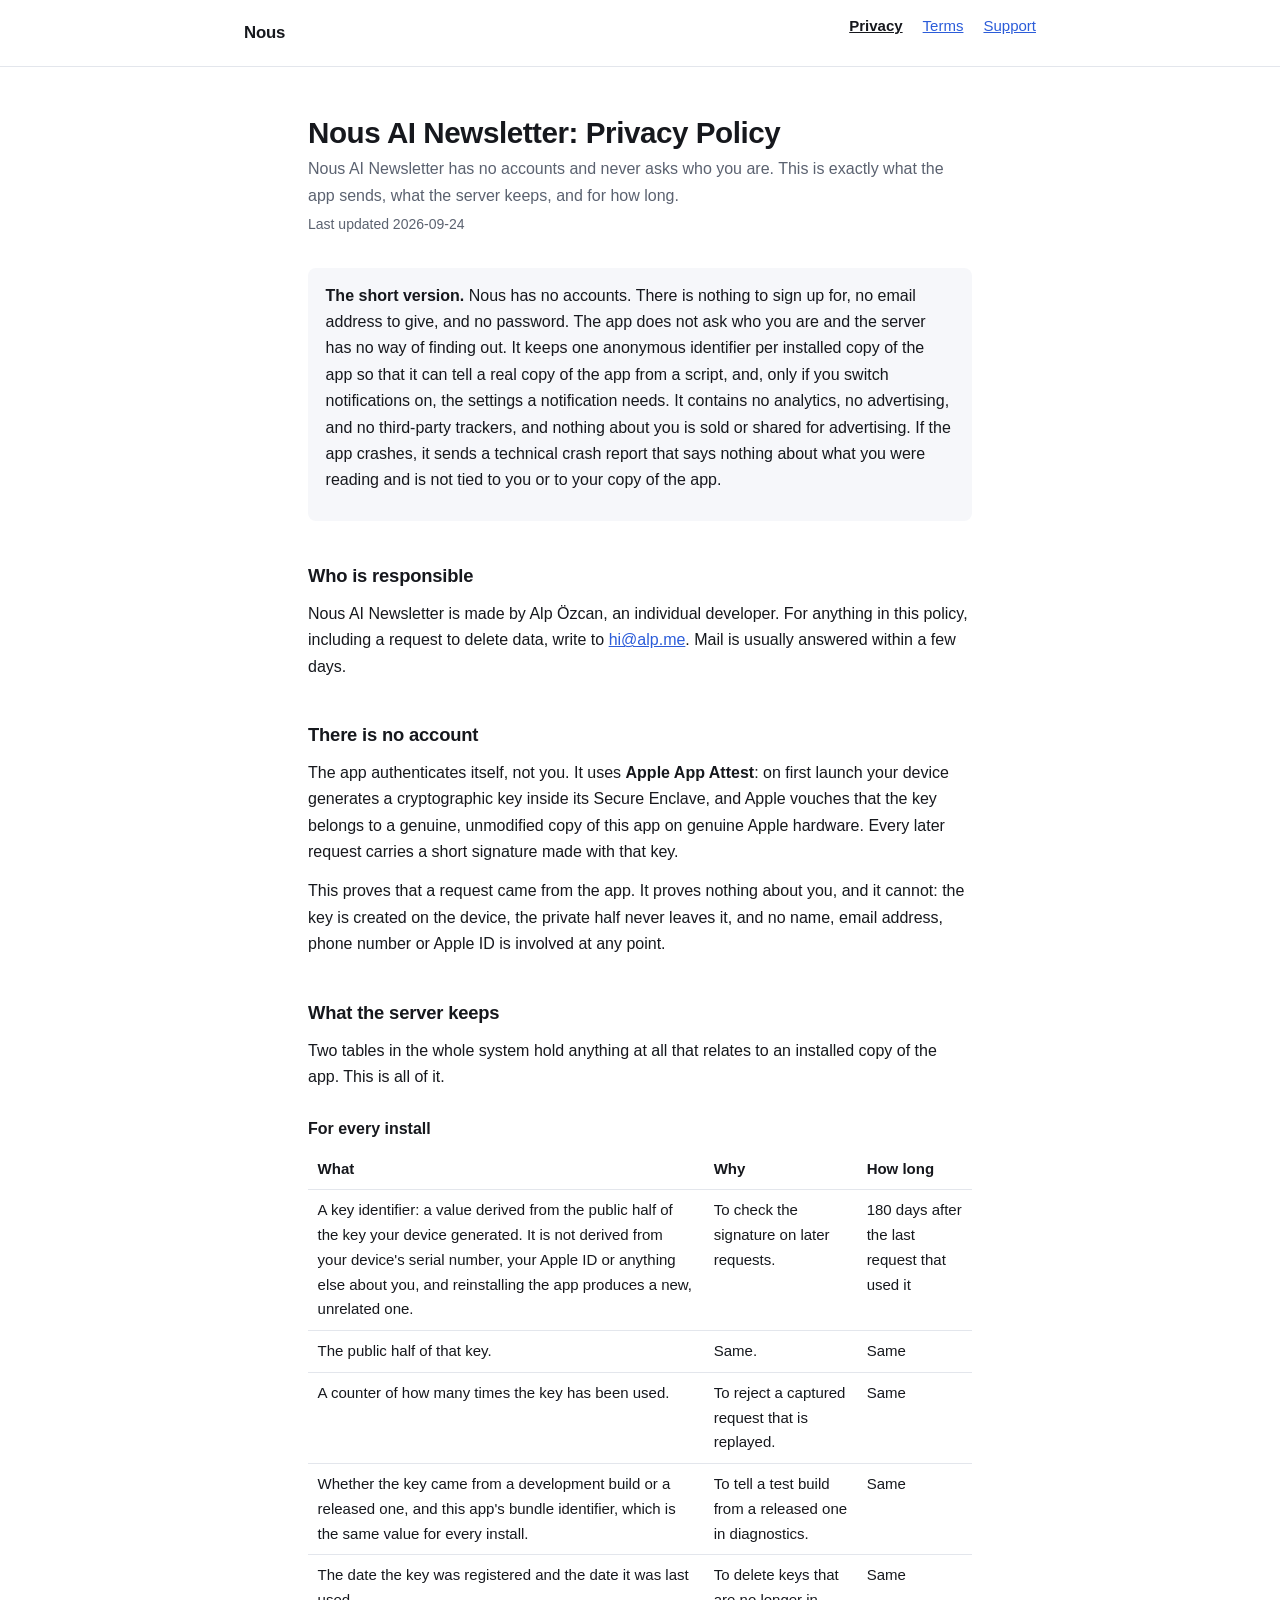
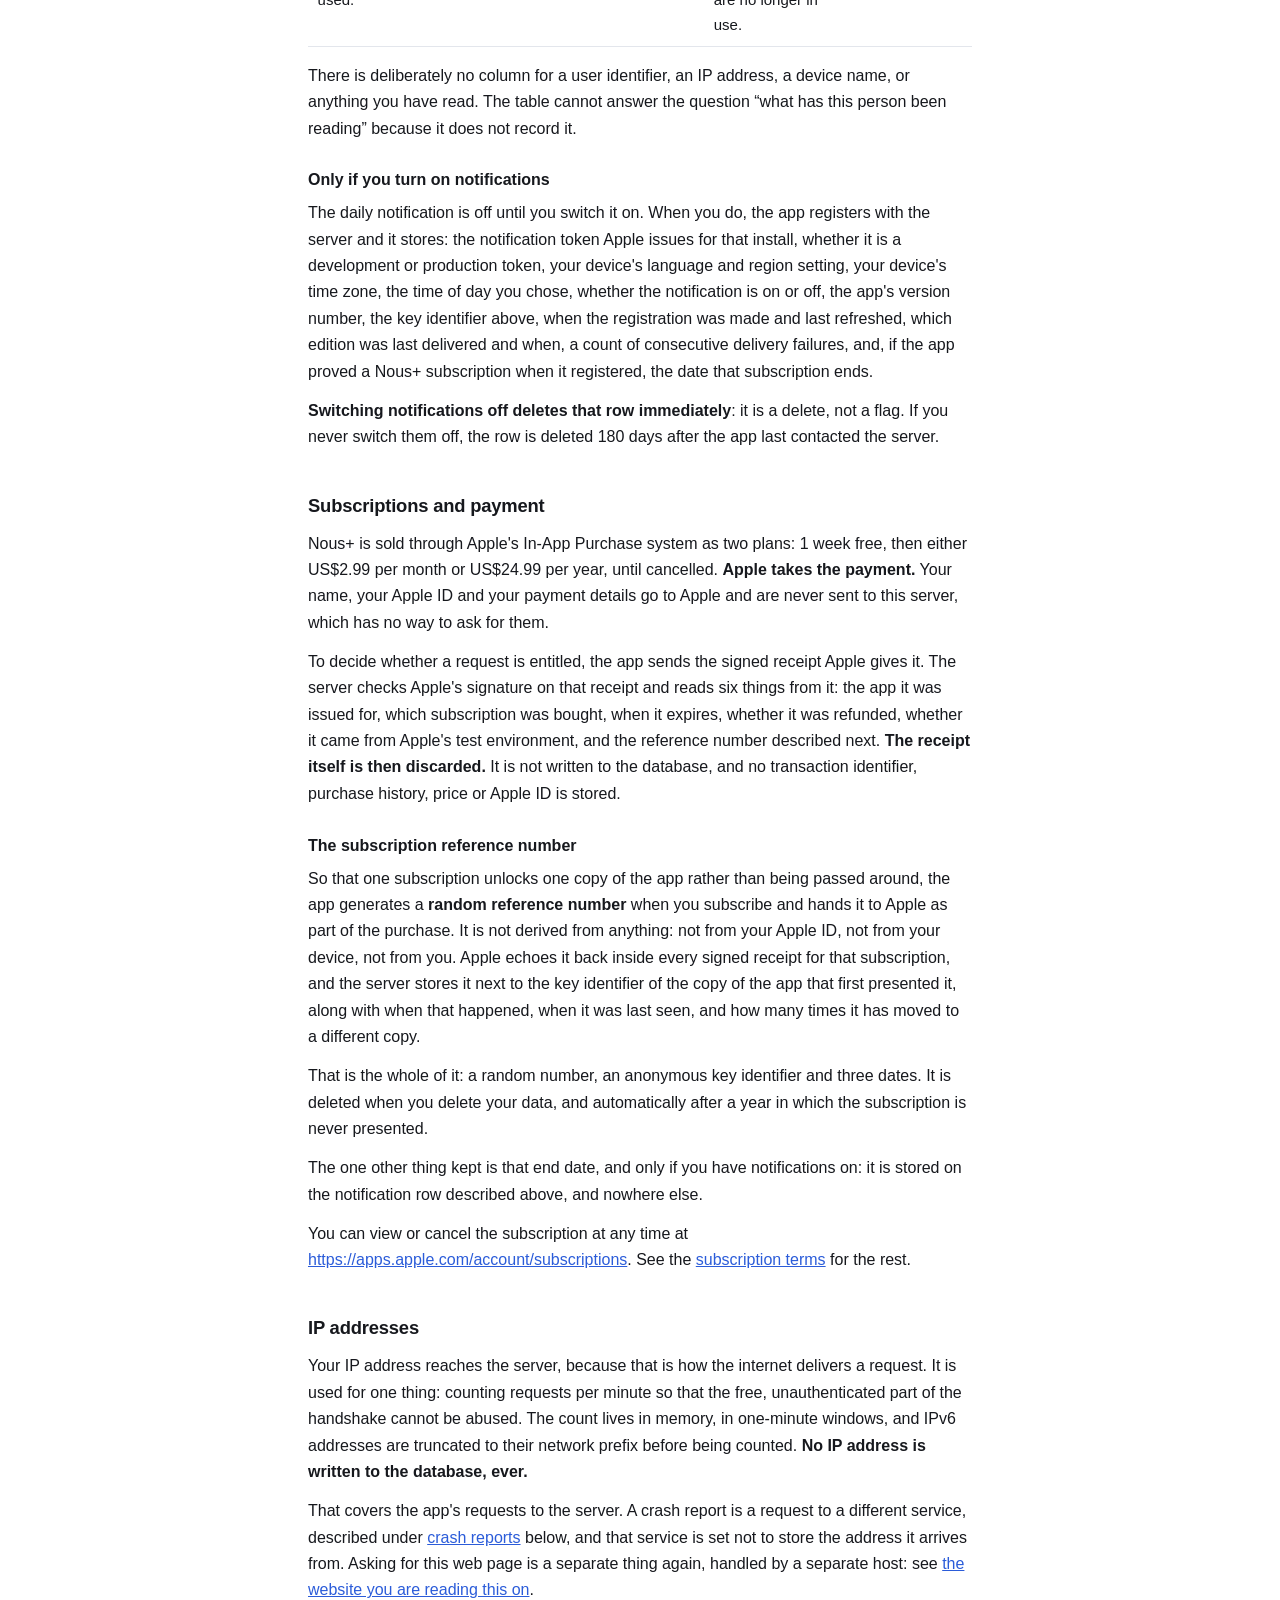
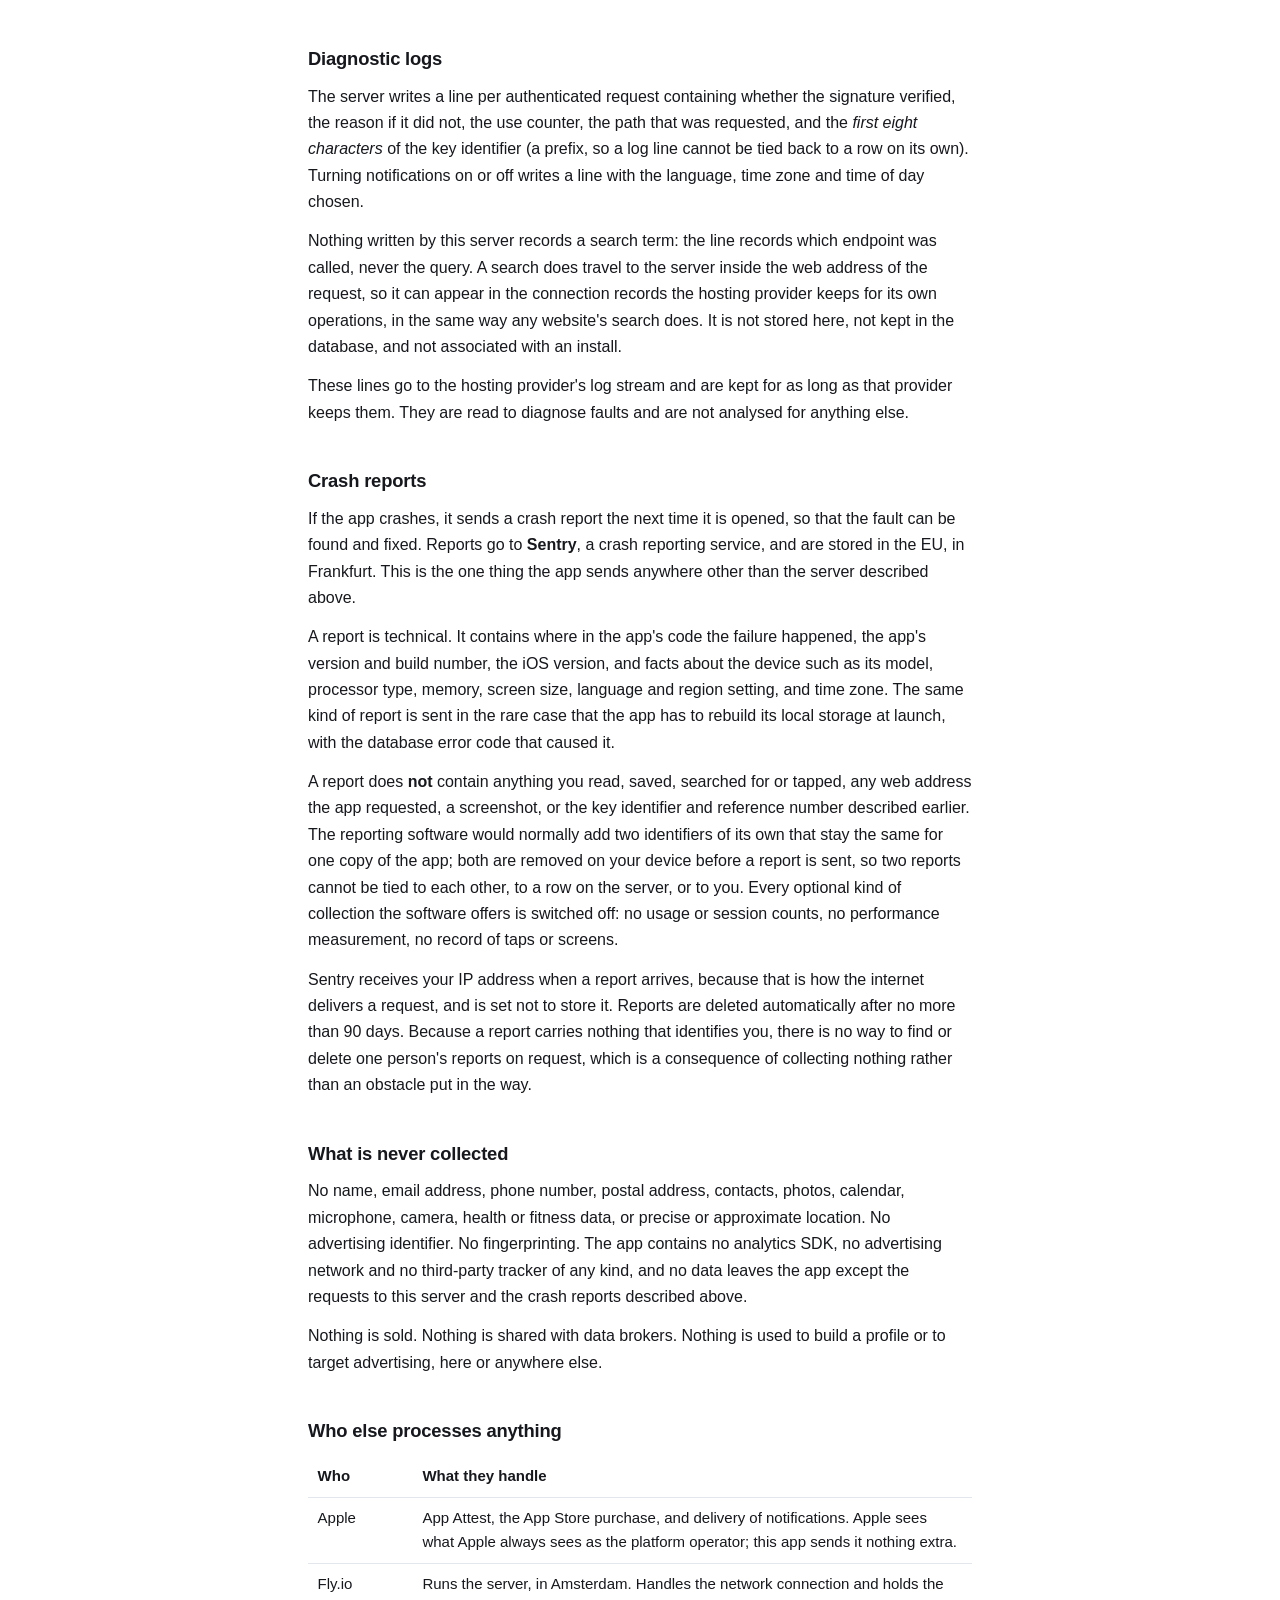
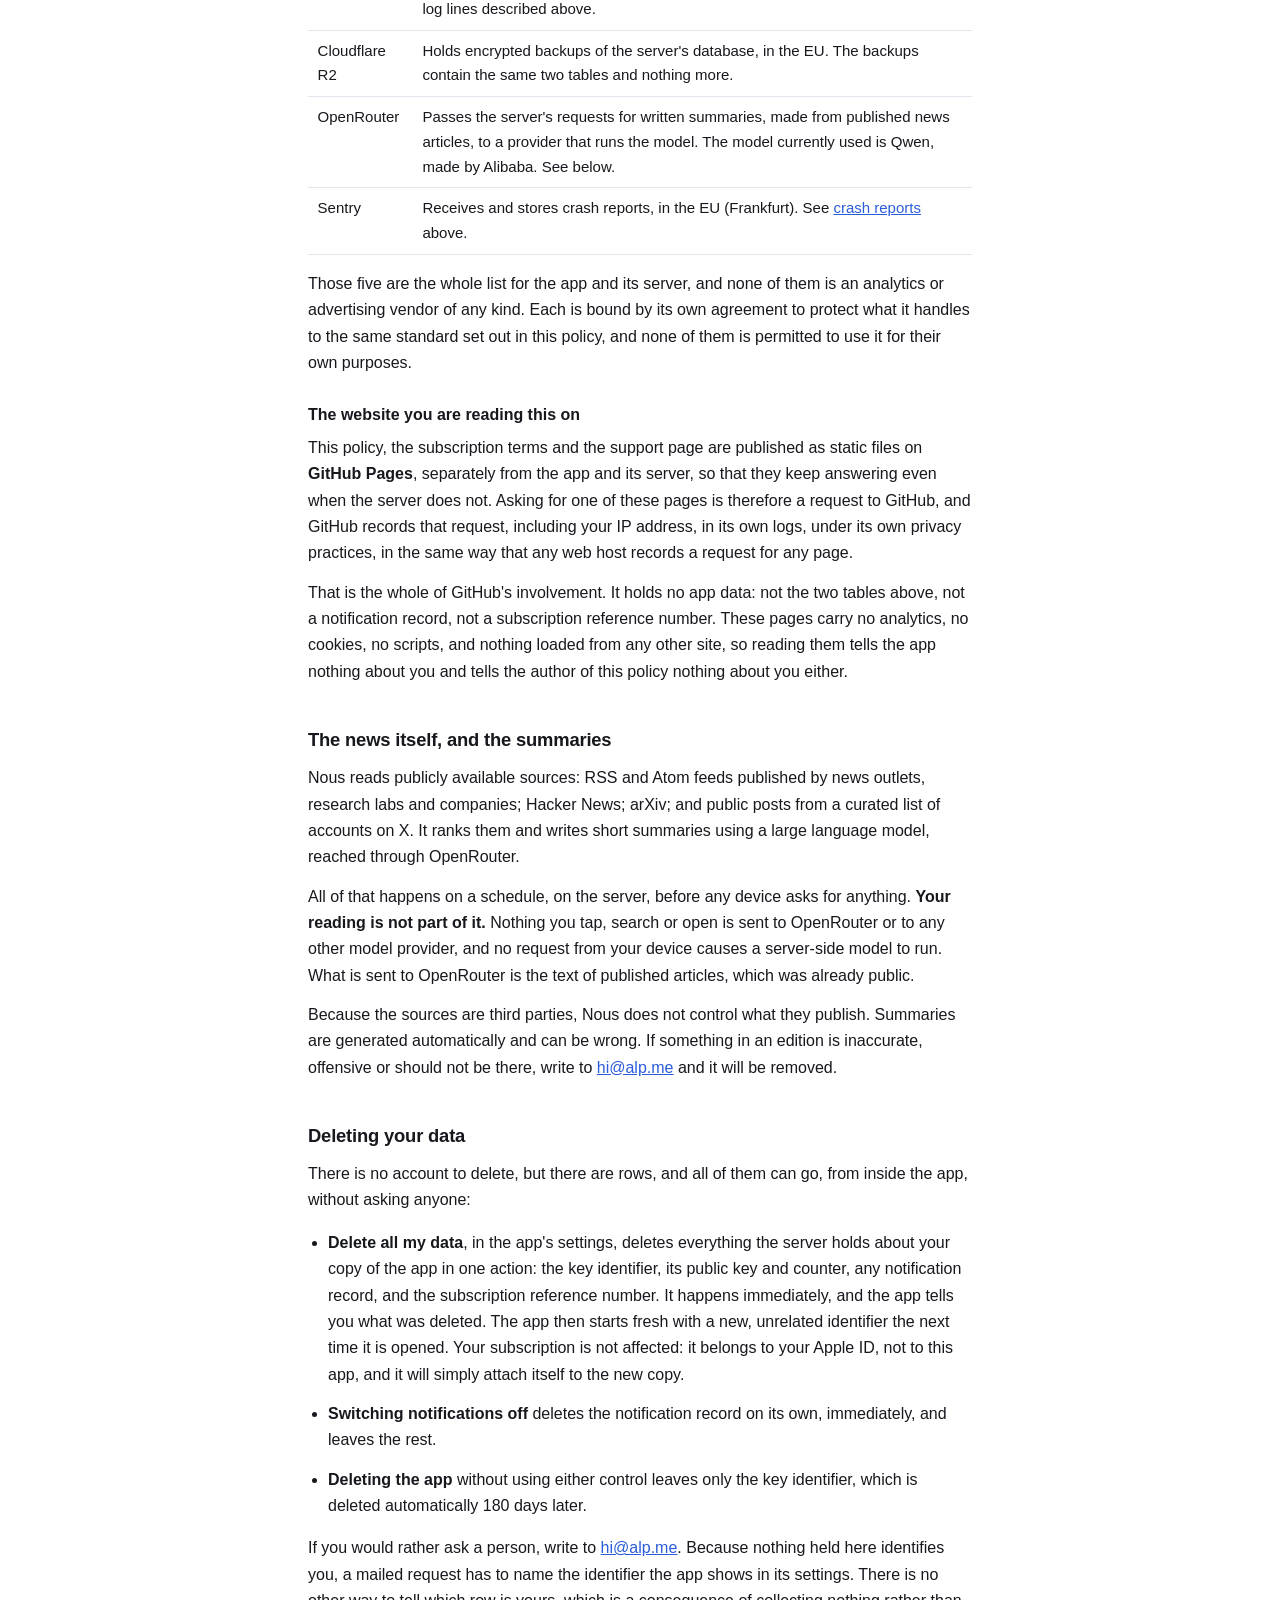
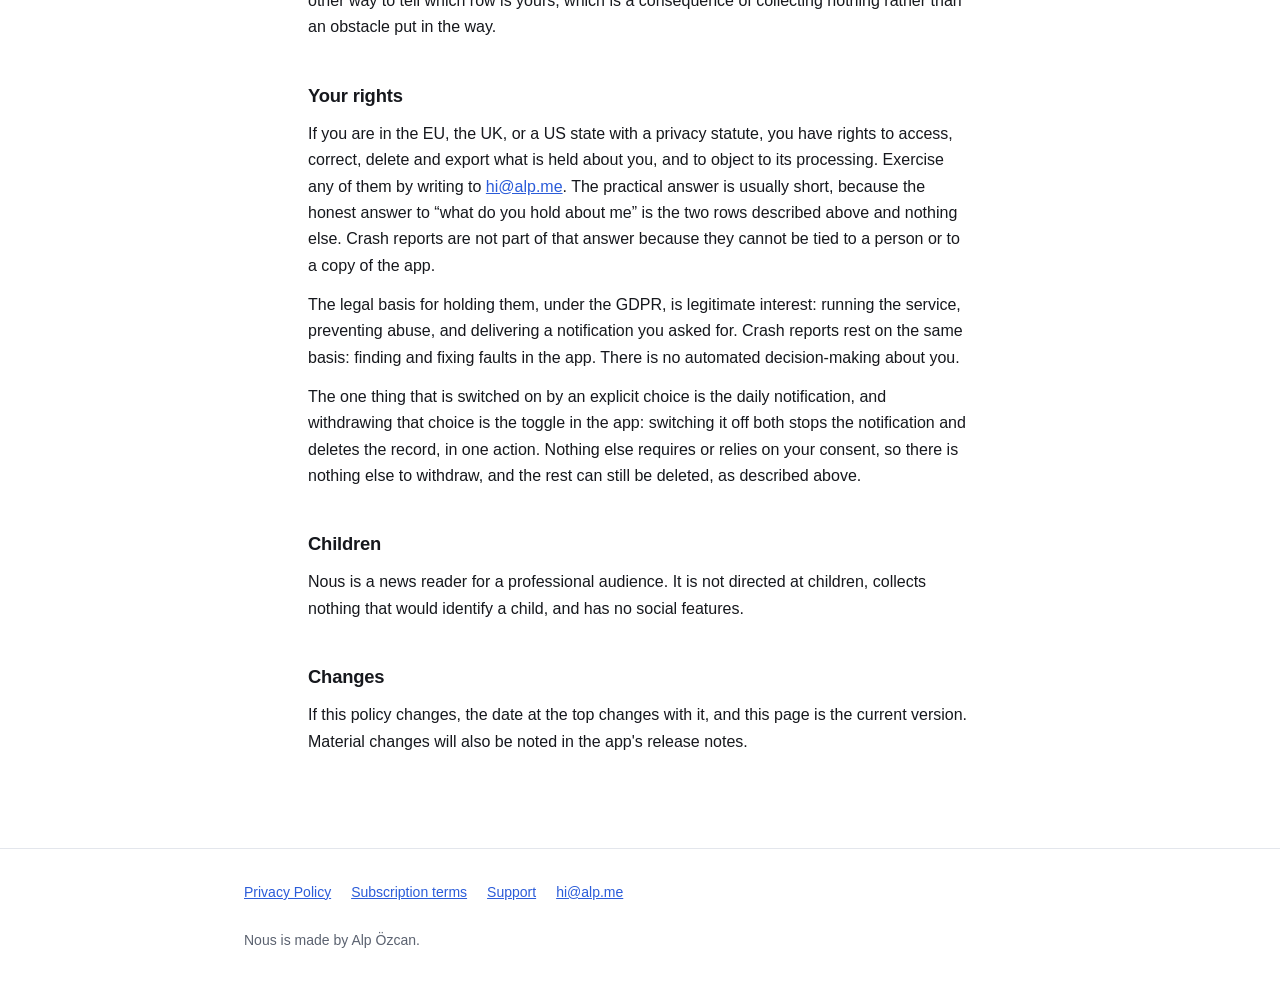
==== privacy/index.html @ 23126cf5 "fix(privacy): name the summary provider the server actually uses The policy said Anthropic writes th" ====
<!doctype html>
<html lang="en">
<head>
<meta charset="utf-8">
<meta name="viewport" content="width=device-width, initial-scale=1">
<meta name="referrer" content="no-referrer">
<meta name="description" content="Nous AI Newsletter has no accounts and never asks who you are. This is exactly what the app sends, what the server keeps, and for how long.">
<link rel="canonical" href="https://alpozcan.github.io/nous-site/privacy/">
<link rel="stylesheet" href="../style.css">
<title>Privacy Policy | Nous AI Newsletter</title>
</head>
<body>
<a class="skip" href="#main">Skip to content</a>

<nav class="site-nav" aria-label="Primary">
  <div>
    <a class="wordmark" href="../">Nous</a>
    <ul>
      <li><a href="../privacy/" aria-current="page">Privacy</a></li>
      <li><a href="../terms/">Terms</a></li>
      <li><a href="../support/">Support</a></li>
    </ul>
  </div>
</nav>

<main id="main">
  <h1>Nous AI Newsletter: Privacy Policy</h1>
  <p class="lede">Nous AI Newsletter has no accounts and never asks who you are. This is exactly what the app sends, what the server keeps, and for how long.</p>
  <p class="revised">Last updated 2026-09-24</p>
  <div class="note">
  <p><strong>The short version.</strong> Nous has no accounts. There is nothing to
  sign up for, no email address to give, and no password. The app does not ask who
  you are and the server has no way of finding out. It keeps one anonymous
  identifier per installed copy of the app so that it can tell a real copy of the
  app from a script, and, only if you switch notifications on, the settings a
  notification needs. It contains no analytics, no advertising, and no third-party
  trackers, and nothing about you is sold or shared for advertising. If the app
  crashes, it sends a technical crash report that says nothing about what you were
  reading and is not tied to you or to your copy of the app.</p>
  </div>

  <h2>Who is responsible</h2>
  <p>Nous AI Newsletter is made by Alp Özcan, an individual developer. For anything in this
  policy, including a request to delete data, write to <a href="mailto:hi@alp.me">hi@alp.me</a>. Mail is usually
  answered within a few days.</p>

  <h2>There is no account</h2>
  <p>The app authenticates itself, not you. It uses <strong>Apple App
  Attest</strong>: on first launch your device generates a cryptographic key
  inside its Secure Enclave, and Apple vouches that the key belongs to a genuine,
  unmodified copy of this app on genuine Apple hardware. Every later request
  carries a short signature made with that key.</p>
  <p>This proves that a request came from the app. It proves nothing about you,
  and it cannot: the key is created on the device, the private half never leaves
  it, and no name, email address, phone number or Apple ID is involved at any
  point.</p>

  <h2>What the server keeps</h2>
  <p>Two tables in the whole system hold anything at all that relates to an
  installed copy of the app. This is all of it.</p>

  <h3>For every install</h3>
  <table>
  <tr><th>What</th><th>Why</th><th>How long</th></tr>
  <tr><td>A key identifier: a value derived from the public half of the key your
  device generated. It is not derived from your device's serial number, your Apple
  ID or anything else about you, and reinstalling the app produces a new,
  unrelated one.</td><td>To check the signature on later requests.</td>
  <td>180 days after the last request that used it</td></tr>
  <tr><td>The public half of that key.</td><td>Same.</td><td>Same</td></tr>
  <tr><td>A counter of how many times the key has been used.</td>
  <td>To reject a captured request that is replayed.</td><td>Same</td></tr>
  <tr><td>Whether the key came from a development build or a released one, and
  this app's bundle identifier, which is the same value for every install.</td>
  <td>To tell a test build from a released one in diagnostics.</td><td>Same</td></tr>
  <tr><td>The date the key was registered and the date it was last used.</td>
  <td>To delete keys that are no longer in use.</td><td>Same</td></tr>
  </table>
  <p>There is deliberately no column for a user identifier, an IP address, a
  device name, or anything you have read. The table cannot answer the question
  &ldquo;what has this person been reading&rdquo; because it does not record it.</p>

  <h3>Only if you turn on notifications</h3>
  <p>The daily notification is off until you switch it on. When you do, the app
  registers with the server and it stores: the notification token Apple issues for
  that install, whether it is a development or production token, your device's
  language and region setting, your device's time zone, the time of day you chose,
  whether the notification is on or off, the app's version number, the key
  identifier above, when the registration was made and last refreshed, which
  edition was last delivered and when, a count of consecutive delivery failures,
  and, if the app proved a Nous+ subscription when it registered, the date that
  subscription ends.</p>
  <p><strong>Switching notifications off deletes that row immediately</strong>:
  it is a delete, not a flag. If you never switch them off, the row is deleted 180
  days after the app last contacted the server.</p>

  <h2>Subscriptions and payment</h2>
  <p>Nous+ is sold through Apple's In-App Purchase system as two plans: 1 week
  free, then either US$2.99 per month or US$24.99 per year, until cancelled.
  <strong>Apple takes the payment.</strong> Your name, your Apple ID and your payment details go to Apple
  and are never sent to this server, which has no way to ask for them.</p>
  <p>To decide whether a request is entitled, the app sends the signed receipt
  Apple gives it. The server checks Apple's signature on that receipt and reads
  six things from it: the app it was issued for, which subscription was bought,
  when it expires, whether it was refunded, whether it came from Apple's test
  environment, and the reference number described next. <strong>The receipt
  itself is then discarded.</strong> It is not written to the database, and no
  transaction identifier, purchase history, price or Apple ID is stored.</p>
  <h3>The subscription reference number</h3>
  <p>So that one subscription unlocks one copy of the app rather than being passed
  around, the app generates a <strong>random reference number</strong> when you
  subscribe and hands it to Apple as part of the purchase. It is not derived from
  anything: not from your Apple ID, not from your device, not from you. Apple
  echoes it back inside every signed receipt for that subscription, and the server
  stores it next to the key identifier of the copy of the app that first presented
  it, along with when that happened, when it was last seen, and how many times it
  has moved to a different copy.</p>
  <p>That is the whole of it: a random number, an anonymous key identifier and
  three dates. It is deleted when you delete your data, and automatically after a
  year in which the subscription is never presented.</p>
  <p>The one other thing kept is that end date, and only if you have notifications
  on: it is stored on the notification row described above, and nowhere else.</p>
  <p>You can view or cancel the subscription at any time at
  <a href="https://apps.apple.com/account/subscriptions">https://apps.apple.com/account/subscriptions</a>. See the
  <a href="../terms/">subscription terms</a> for the rest.</p>

  <h2>IP addresses</h2>
  <p>Your IP address reaches the server, because that is how the internet
  delivers a request. It is used for one thing: counting requests per minute so
  that the free, unauthenticated part of the handshake cannot be abused. The
  count lives in memory, in one-minute windows, and IPv6 addresses are truncated
  to their network prefix before being counted. <strong>No IP address is written
  to the database, ever.</strong></p>
  <p>That covers the app's requests to the server. A crash report is a request to
  a different service, described under <a href="#crash-reports">crash reports</a>
  below, and that service is set not to store the address it arrives from. Asking
  for this web page is a separate thing again, handled by a separate host: see
  <a href="#the-website">the website you are reading this on</a>.</p>

  <h2>Diagnostic logs</h2>
  <p>The server writes a line per authenticated request containing whether the
  signature verified, the reason if it did not, the use counter, the path that was
  requested, and the <em>first eight characters</em> of the key identifier (a
  prefix, so a log line cannot be tied back to a row on its own). Turning
  notifications on or off writes a line with the language, time zone and time of
  day chosen.</p>
  <p>Nothing written by this server records a search term: the line records which
  endpoint was called, never the query. A search does travel to the server inside
  the web address of the request, so it can appear in the connection records the
  hosting provider keeps for its own operations, in the same way any website's
  search does. It is not stored here, not kept in the database, and not associated
  with an install.</p>
  <p>These lines go to the hosting provider's log stream and are kept for as long
  as that provider keeps them. They are read to diagnose faults and are not
  analysed for anything else.</p>

  <h2 id="crash-reports">Crash reports</h2>
  <p>If the app crashes, it sends a crash report the next time it is opened, so
  that the fault can be found and fixed. Reports go to <strong>Sentry</strong>, a
  crash reporting service, and are stored in the EU, in Frankfurt. This is the one
  thing the app sends anywhere other than the server described above.</p>
  <p>A report is technical. It contains where in the app's code the failure
  happened, the app's version and build number, the iOS version, and facts about
  the device such as its model, processor type, memory, screen size, language and
  region setting, and time zone. The same kind of report is sent in the rare case
  that the app has to rebuild its local storage at launch, with the database error
  code that caused it.</p>
  <p>A report does <strong>not</strong> contain anything you read, saved, searched
  for or tapped, any web address the app requested, a screenshot, or the key
  identifier and reference number described earlier. The reporting software would
  normally add two identifiers of its own that stay the same for one copy of the
  app; both are removed on your device before a report is sent, so two reports
  cannot be tied to each other, to a row on the server, or to you. Every optional
  kind of collection the software offers is switched off: no usage or session
  counts, no performance measurement, no record of taps or screens.</p>
  <p>Sentry receives your IP address when a report arrives, because that is how
  the internet delivers a request, and is set not to store it. Reports are deleted
  automatically after no more than 90 days. Because a report carries nothing that
  identifies you, there is no way to find or delete one person's reports on
  request, which is a consequence of collecting nothing rather than an obstacle
  put in the way.</p>

  <h2>What is never collected</h2>
  <p>No name, email address, phone number, postal address, contacts, photos,
  calendar, microphone, camera, health or fitness data, or precise or approximate
  location. No advertising identifier. No fingerprinting. The app contains no
  analytics SDK, no advertising network and no third-party tracker of any kind,
  and no data leaves the app except the requests to this server and the crash
  reports described above.</p>
  <p>Nothing is sold. Nothing is shared with data brokers. Nothing is used to
  build a profile or to target advertising, here or anywhere else.</p>

  <h2>Who else processes anything</h2>
  <table>
  <tr><th>Who</th><th>What they handle</th></tr>
  <tr><td>Apple</td><td>App Attest, the App Store purchase, and delivery of
  notifications. Apple sees what Apple always sees as the platform operator; this
  app sends it nothing extra.</td></tr>
  <tr><td>Fly.io</td><td>Runs the server, in Amsterdam. Handles the network
  connection and holds the log lines described above.</td></tr>
  <tr><td>Cloudflare R2</td><td>Holds encrypted backups of the server's database,
  in the EU. The backups contain the same two tables and nothing more.</td></tr>
  <tr><td>OpenRouter</td><td>Passes the server's requests for written summaries,
  made from published news articles, to a provider that runs the model. The model
  currently used is Qwen, made by Alibaba. See below.</td></tr>
  <tr><td>Sentry</td><td>Receives and stores crash reports, in the EU (Frankfurt).
  See <a href="#crash-reports">crash reports</a> above.</td></tr>
  </table>
  <p>Those five are the whole list for the app and its server, and none of them is
  an analytics or advertising vendor of any kind. Each is bound by its own
  agreement to protect what it handles to the same standard set out in this
  policy, and none of them is permitted to use it for their own purposes.</p>

  <h3 id="the-website">The website you are reading this on</h3>
  <p>This policy, the subscription terms and the support page are published as
  static files on <strong>GitHub Pages</strong>, separately from the app and its
  server, so that they keep answering even when the server does not. Asking for one
  of these pages is therefore a request to GitHub, and GitHub records that request,
  including your IP address, in its own logs, under its own privacy practices,
  in the same way that any web host records a request for any page.</p>
  <p>That is the whole of GitHub's involvement. It holds no app data: not the two
  tables above, not a notification record, not a subscription reference number.
  These pages carry no analytics, no cookies, no scripts, and nothing loaded from
  any other site, so reading them tells the app nothing about you and tells the
  author of this policy nothing about you either.</p>

  <h2>The news itself, and the summaries</h2>
  <p>Nous reads publicly available sources: RSS and Atom feeds published by
  news outlets, research labs and companies; Hacker News; arXiv; and public posts
  from a curated list of accounts on X. It ranks them and writes short summaries
  using a large language model, reached through OpenRouter.</p>
  <p>All of that happens on a schedule, on the server, before any device asks for
  anything. <strong>Your reading is not part of it.</strong> Nothing you tap,
  search or open is sent to OpenRouter or to any other model provider, and no
  request from your device causes a server-side model to run. What is sent to
  OpenRouter is the text of published articles, which was already public.</p>
  <p>Because the sources are third parties, Nous does not control what they
  publish. Summaries are generated automatically and can be wrong. If something in
  an edition is inaccurate, offensive or should not be there, write to <a href="mailto:hi@alp.me">hi@alp.me</a> and
  it will be removed.</p>

  <h2>Deleting your data</h2>
  <p>There is no account to delete, but there are rows, and all of them can go,
  from inside the app, without asking anyone:</p>
  <ul>
  <li><strong>Delete all my data</strong>, in the app's settings, deletes
  everything the server holds about your copy of the app in one action: the key
  identifier, its public key and
  counter, any notification record, and the subscription reference number. It
  happens immediately, and the app tells you what was deleted. The app then starts
  fresh with a new, unrelated identifier the next time it is opened. Your
  subscription is not affected: it belongs to your Apple ID, not to this app,
  and it will simply attach itself to the new copy.</li>
  <li><strong>Switching notifications off</strong> deletes the notification record
  on its own, immediately, and leaves the rest.</li>
  <li><strong>Deleting the app</strong> without using either control leaves only
  the key identifier, which is deleted automatically 180 days later.</li>
  </ul>
  <p>If you would rather ask a person, write to <a href="mailto:hi@alp.me">hi@alp.me</a>. Because nothing held here
  identifies you, a mailed request has to name the identifier the app shows in its
  settings. There is no other way to tell which row is yours, which is a
  consequence of collecting nothing rather than an obstacle put in the way.</p>

  <h2>Your rights</h2>
  <p>If you are in the EU, the UK, or a US state with a privacy statute, you have
  rights to access, correct, delete and export what is held about you, and to
  object to its processing. Exercise any of them by writing to <a href="mailto:hi@alp.me">hi@alp.me</a>. The
  practical answer is usually short, because the honest answer to &ldquo;what do
  you hold about me&rdquo; is the two rows described above and nothing else. Crash
  reports are not part of that answer because they cannot be tied to a person or
  to a copy of the app.</p>
  <p>The legal basis for holding them, under the GDPR, is legitimate interest:
  running the service, preventing abuse, and delivering a notification you asked
  for. Crash reports rest on the same basis: finding and fixing faults in the app.
  There is no automated decision-making about you.</p>
  <p>The one thing that is switched on by an explicit choice is the daily
  notification, and withdrawing that choice is the toggle in the app: switching it
  off both stops the notification and deletes the record, in one action. Nothing
  else requires or relies on your consent, so there is nothing else to withdraw,
  and the rest can still be deleted, as described above.</p>

  <h2>Children</h2>
  <p>Nous is a news reader for a professional audience. It is not directed at
  children, collects nothing that would identify a child, and has no social
  features.</p>

  <h2>Changes</h2>
  <p>If this policy changes, the date at the top changes with it, and this page is
  the current version. Material changes will also be noted in the app's release
  notes.</p>

</main>

<footer class="site-footer">
  <div>
    <ul>
      <li><a href="../privacy/">Privacy Policy</a></li>
      <li><a href="../terms/">Subscription terms</a></li>
      <li><a href="../support/">Support</a></li>
      <li><a href="mailto:hi@alp.me">hi@alp.me</a></li>
    </ul>
    <p>Nous is made by Alp Özcan.</p>
  </div>
</footer>

</body>
</html>
---- style.css ----
/*
 * Nous — the whole stylesheet for the whole site.
 *
 * Hand-written, no build step, no framework. System fonts only: there is no
 * webfont, no script and no third-party request anywhere on this site, which is
 * what makes the privacy policy's claims true of the page you read them on.
 *
 * Light and dark are both first-class. The light palette is defined on bare
 * :root; the dark block redefines only the tokens.
 */

:root {
  color-scheme: light dark;
  --fg: #16181d;
  --muted: #5b6270;
  --bg: #ffffff;
  --rule: #e3e6ec;
  --accent: #2b5cd9;
  --card: #f6f7fa;
}

@media (prefers-color-scheme: dark) {
  :root {
    --fg: #e6e8ee;
    --muted: #9aa2b1;
    --bg: #14161a;
    --rule: #2a2e37;
    --accent: #7ea2ff;
    --card: #1b1e24;
  }
}

* { box-sizing: border-box; }

body {
  margin: 0;
  background: var(--bg);
  color: var(--fg);
  font: 16px/1.65 -apple-system, BlinkMacSystemFont, "Segoe UI", Roboto, Helvetica, Arial, sans-serif;
  -webkit-text-size-adjust: 100%;
  -webkit-font-smoothing: antialiased;
}

a { color: var(--accent); }

/* Visible keyboard focus everywhere, never removed. */
a:focus-visible,
button:focus-visible,
[tabindex]:focus-visible {
  outline: 2px solid var(--accent);
  outline-offset: 2px;
  border-radius: 2px;
}

/* Skip link: off-screen until focused. */
.skip {
  position: absolute;
  left: -9999px;
  top: 0;
  background: var(--bg);
  color: var(--fg);
  padding: .6rem 1rem;
  z-index: 10;
}
.skip:focus {
  left: .5rem;
  top: .5rem;
  outline: 2px solid var(--accent);
}

/* ---- Site chrome ---------------------------------------------------- */

.site-nav {
  border-bottom: 1px solid var(--rule);
  background: var(--bg);
}
.site-nav > div {
  max-width: 52rem;
  margin: 0 auto;
  padding: .9rem 1.25rem;
  display: flex;
  align-items: center;
  justify-content: space-between;
  gap: 1rem;
  flex-wrap: wrap;
}
.site-nav .wordmark {
  font-weight: 600;
  letter-spacing: -.01em;
  color: var(--fg);
  text-decoration: none;
  font-size: 1.05rem;
}
.site-nav ul {
  list-style: none;
  display: flex;
  gap: 1.25rem;
  margin: 0;
  padding: 0;
  font-size: .9375rem;
}
.site-nav a[aria-current="page"] { color: var(--fg); font-weight: 600; }

main {
  max-width: 44rem;
  margin: 0 auto;
  padding: 3rem 1.25rem 5rem;
}
main.wide { max-width: 52rem; }

h1 { font-size: 1.85rem; line-height: 1.2; margin: 0 0 .35rem; letter-spacing: -.015em; }
h2 { font-size: 1.15rem; margin: 2.5rem 0 .6rem; letter-spacing: -.01em; }
h3 { font-size: 1rem; margin: 1.6rem 0 .4rem; }
p, li { margin: 0 0 .8rem; }
ul, ol { padding-left: 1.25rem; }

.lede { color: var(--muted); margin-bottom: .25rem; }
.revised { color: var(--muted); font-size: .875rem; margin: 0 0 2rem; }
hr { border: 0; border-top: 1px solid var(--rule); margin: 2.5rem 0; }

code {
  font-family: ui-monospace, SFMono-Regular, Menlo, monospace;
  font-size: .875em;
  background: var(--card);
  padding: .1em .35em;
  border-radius: .25em;
}

/* Tables scroll on their own rather than making the page scroll sideways. */
table {
  border-collapse: collapse;
  width: 100%;
  margin: 0 0 1rem;
  font-size: .9375rem;
  display: block;
  overflow-x: auto;
}
th, td {
  text-align: left;
  vertical-align: top;
  padding: .5rem .6rem;
  border-bottom: 1px solid var(--rule);
}
th { font-weight: 600; }

.note {
  background: var(--card);
  border-radius: .5rem;
  padding: .9rem 1.1rem;
  margin: 0 0 1.2rem;
}

.site-footer {
  border-top: 1px solid var(--rule);
  color: var(--muted);
  font-size: .875rem;
}
.site-footer > div {
  max-width: 52rem;
  margin: 0 auto;
  padding: 2rem 1.25rem 3rem;
}
.site-footer ul {
  list-style: none;
  display: flex;
  flex-wrap: wrap;
  gap: 1.25rem;
  margin: 0 0 .75rem;
  padding: 0;
}
.site-footer p { margin: 0; }

/* ---- Landing page --------------------------------------------------- */

.hero { padding: 4rem 0 1rem; }
.hero h1 {
  font-size: clamp(2rem, 6vw, 3rem);
  line-height: 1.1;
  margin-bottom: .75rem;
}
.hero .tagline {
  font-size: clamp(1.05rem, 2.5vw, 1.25rem);
  color: var(--muted);
  max-width: 34rem;
  margin-bottom: 1.5rem;
}
.status {
  display: inline-block;
  background: var(--card);
  border: 1px solid var(--rule);
  border-radius: 999px;
  padding: .35rem .9rem;
  font-size: .875rem;
  color: var(--muted);
}

.features {
  display: grid;
  grid-template-columns: repeat(auto-fit, minmax(15rem, 1fr));
  gap: 1.25rem;
  margin-top: 1.25rem;
  padding: 0;
  list-style: none;
}
.features li {
  background: var(--card);
  border: 1px solid var(--rule);
  border-radius: .5rem;
  padding: 1.1rem 1.2rem;
  margin: 0;
}
.features h3 { margin: 0 0 .35rem; }
.features p { margin: 0; color: var(--muted); font-size: .9375rem; }

.callout {
  background: var(--card);
  border: 1px solid var(--rule);
  border-radius: .5rem;
  padding: 1.5rem;
  margin-top: 1.25rem;
}
.callout p:last-child { margin-bottom: 0; }

@media (max-width: 30rem) {
  .site-nav ul { gap: .9rem; font-size: .875rem; }
  .hero { padding-top: 2.5rem; }
}
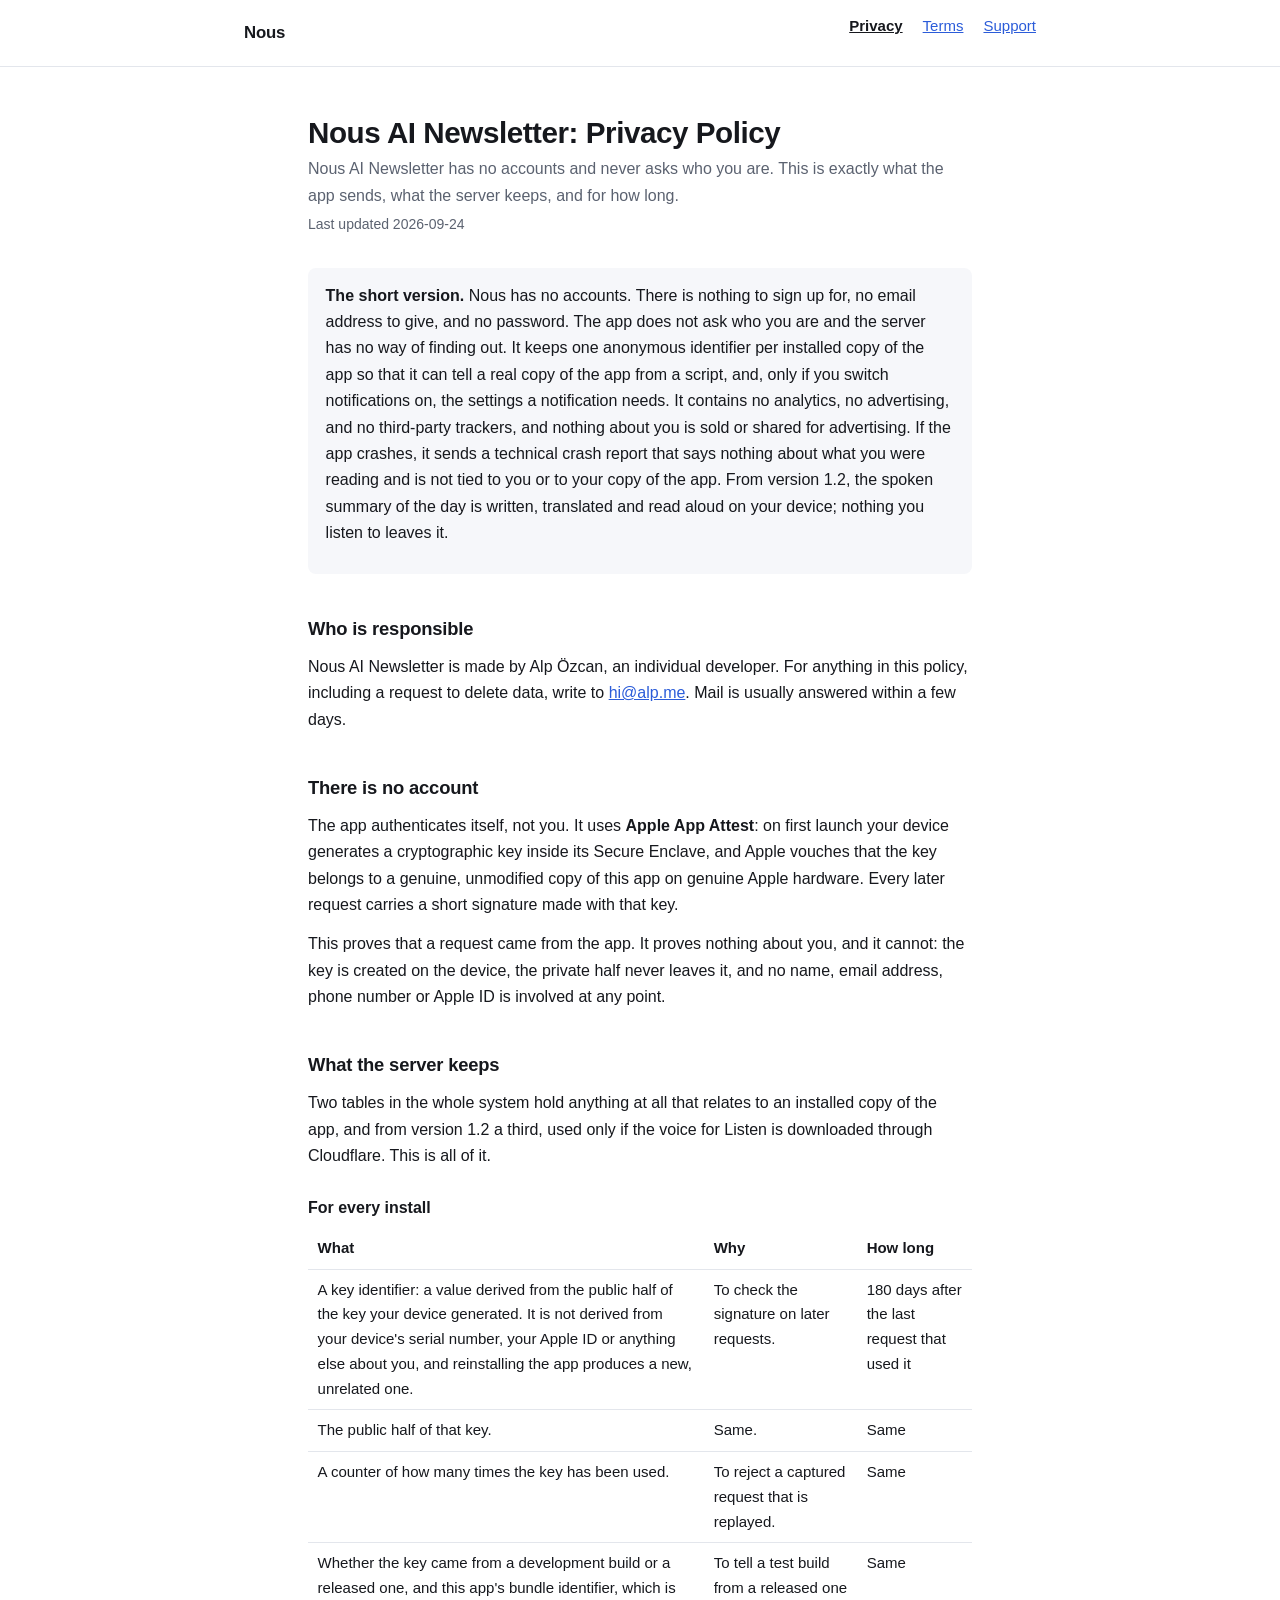
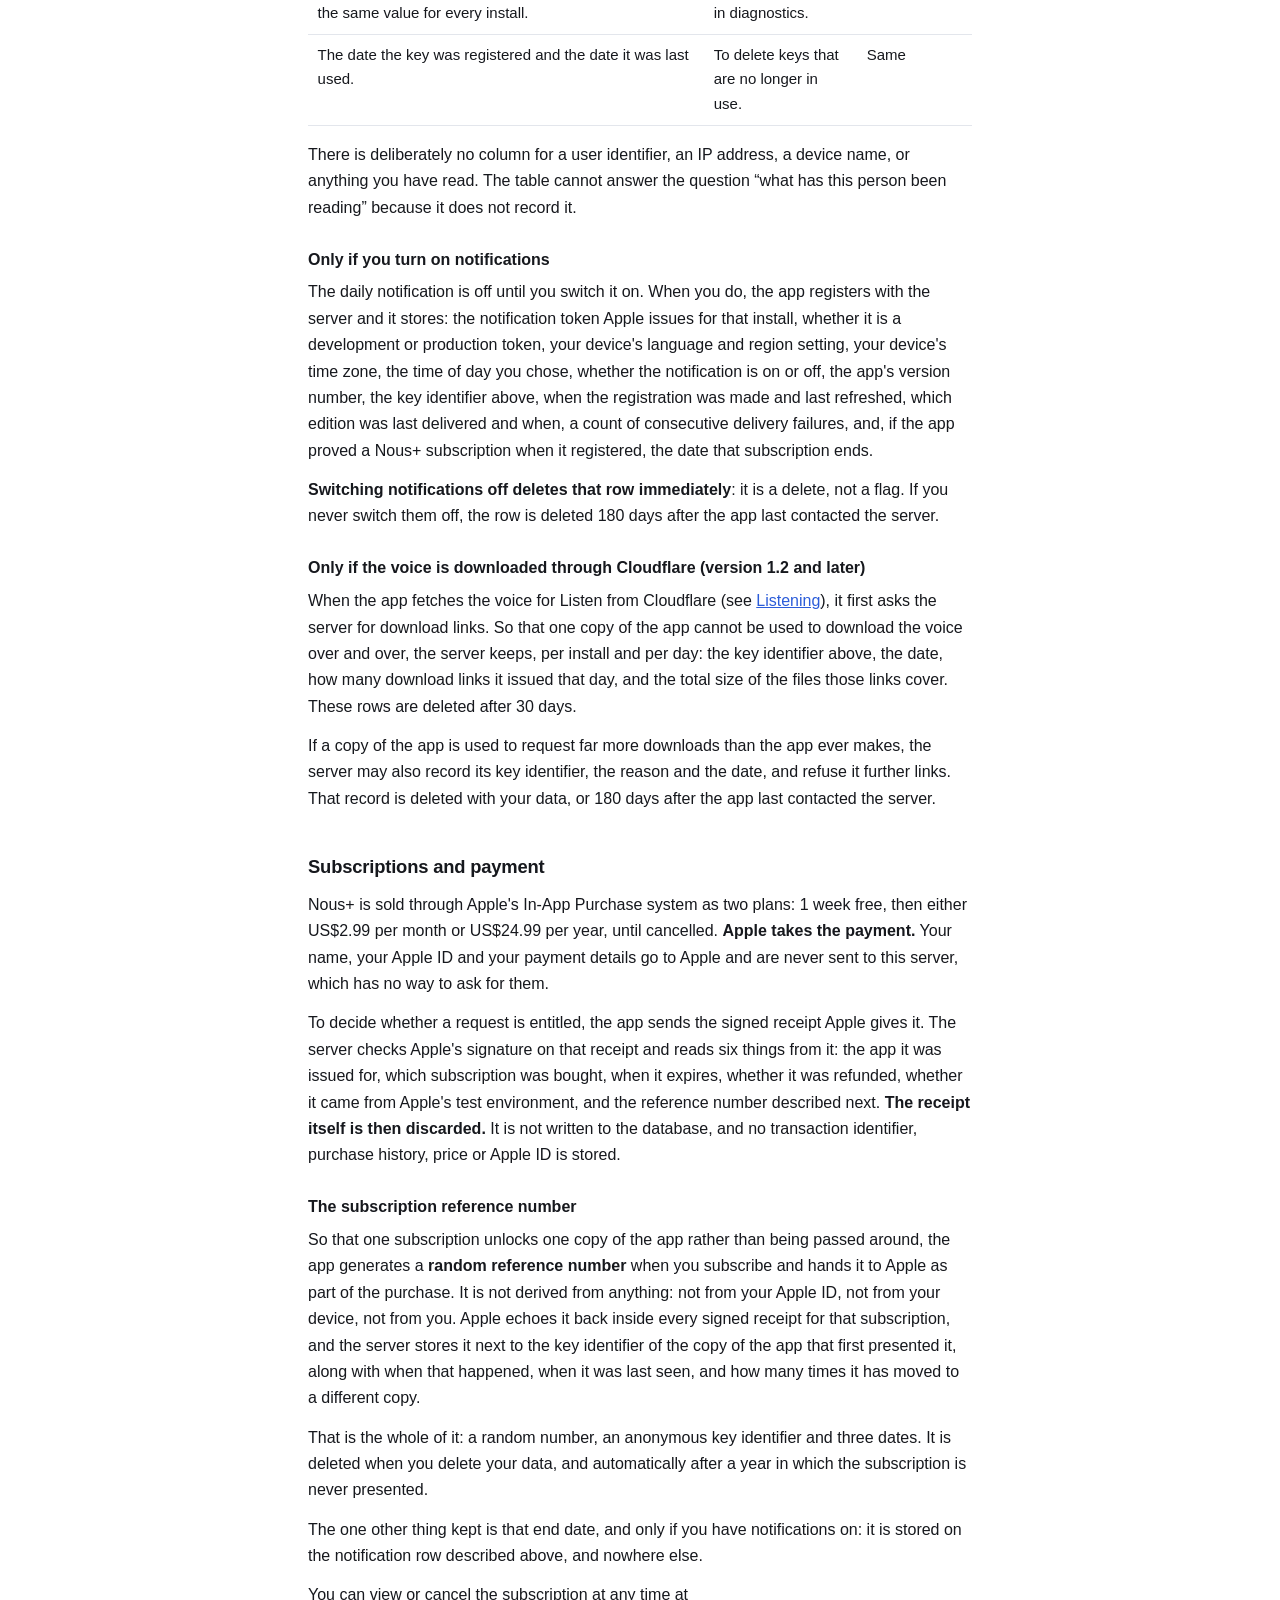
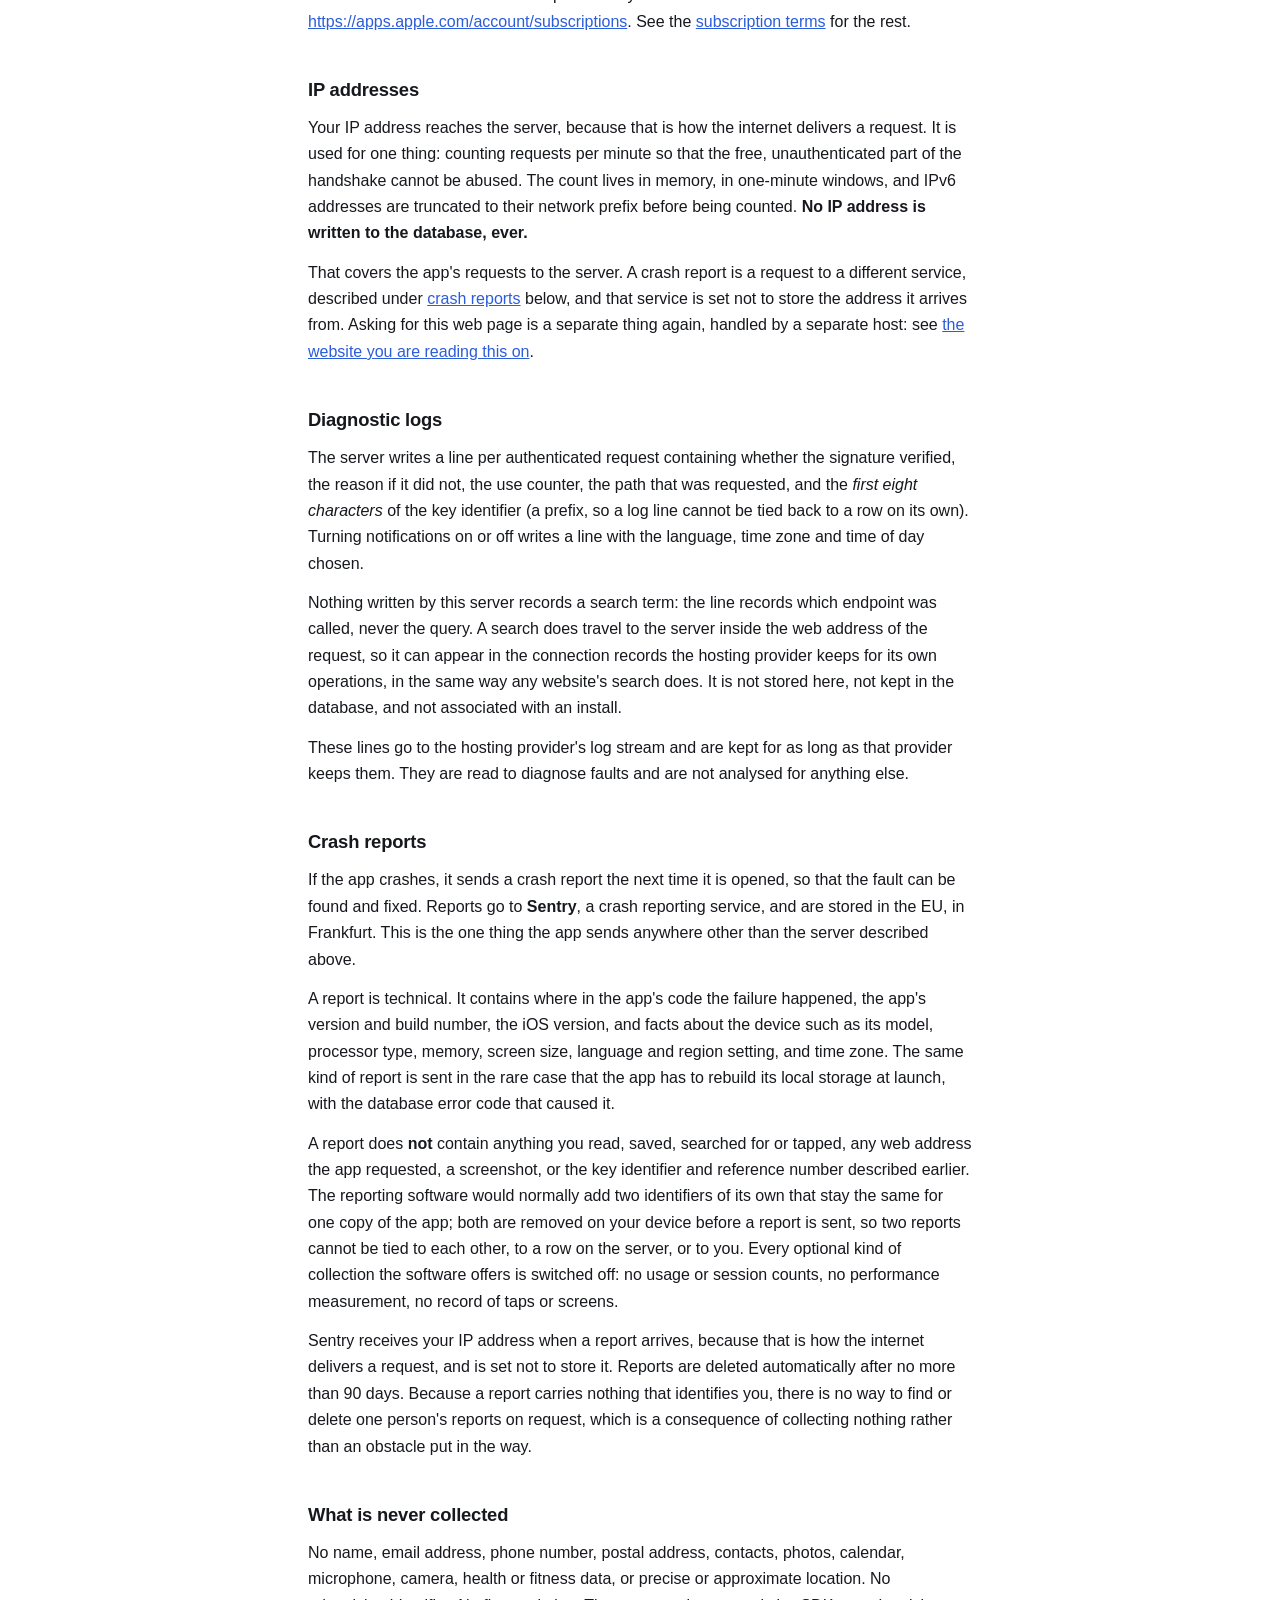
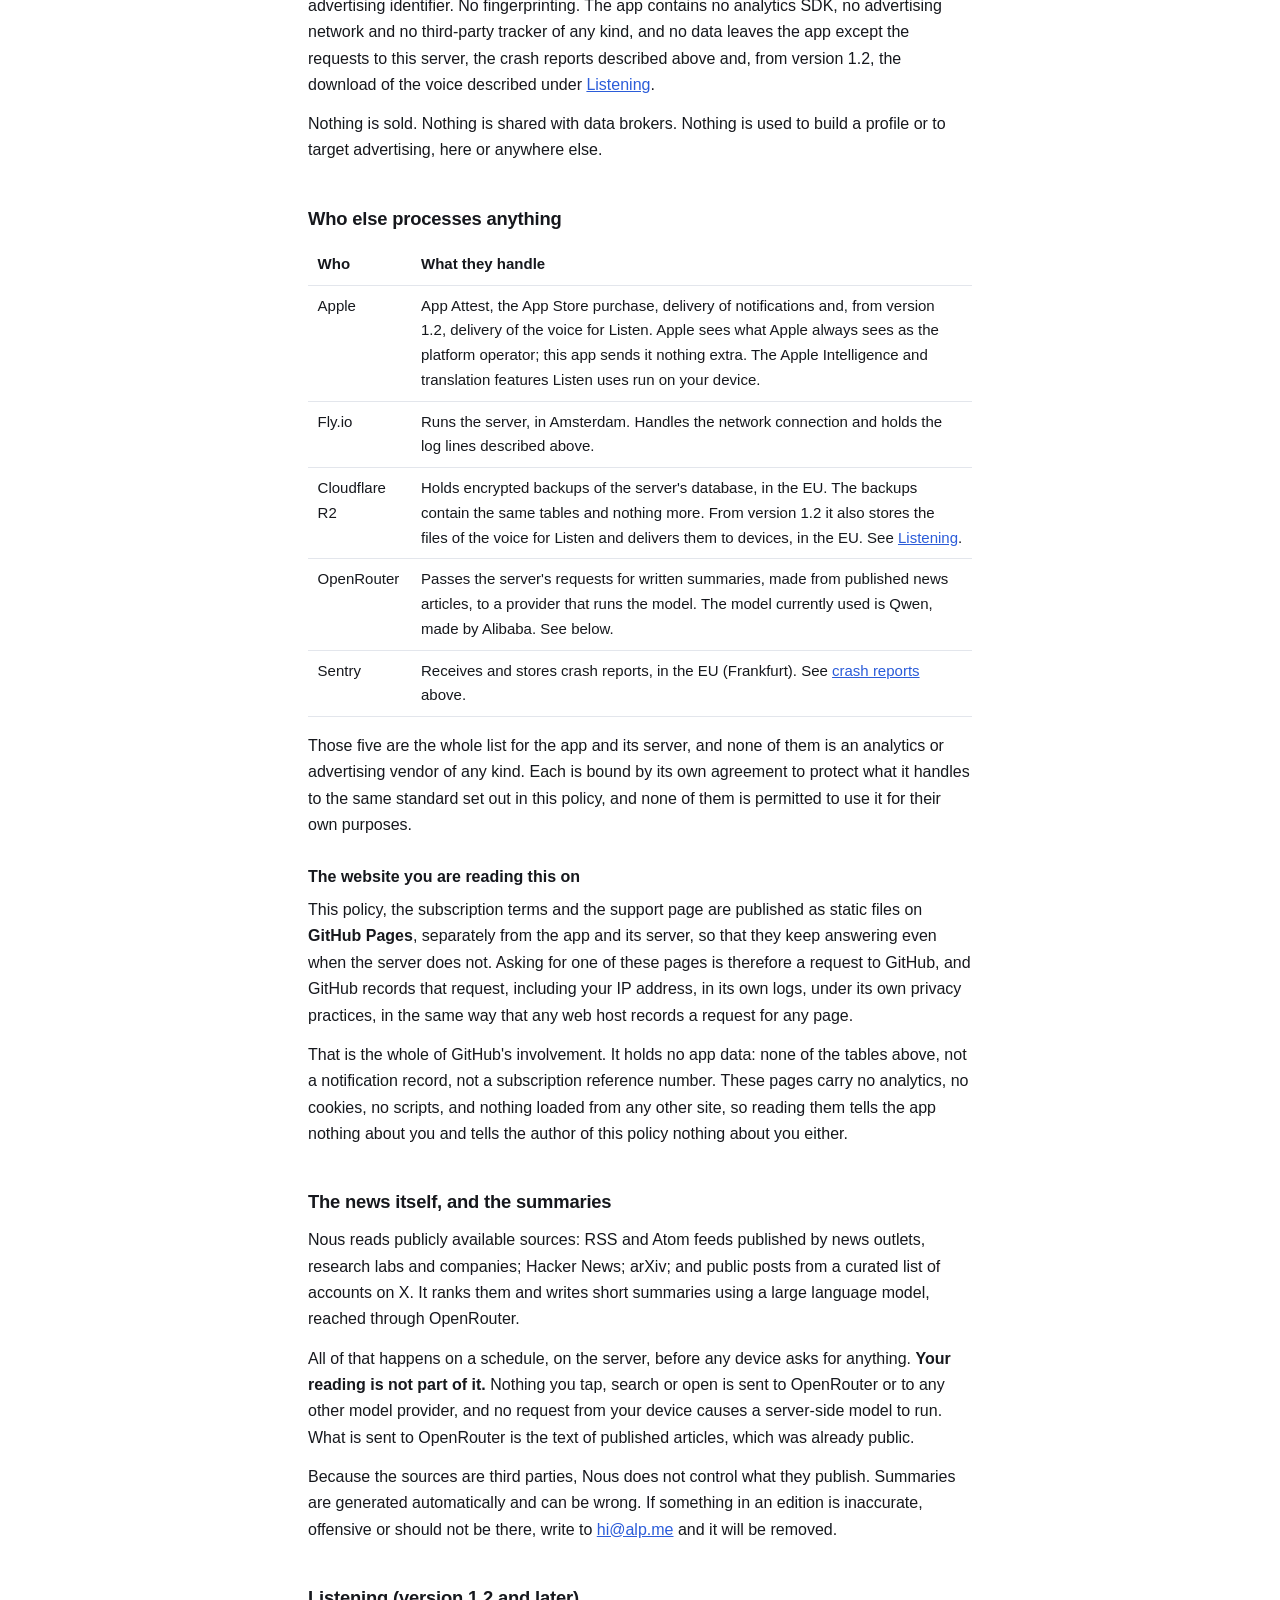
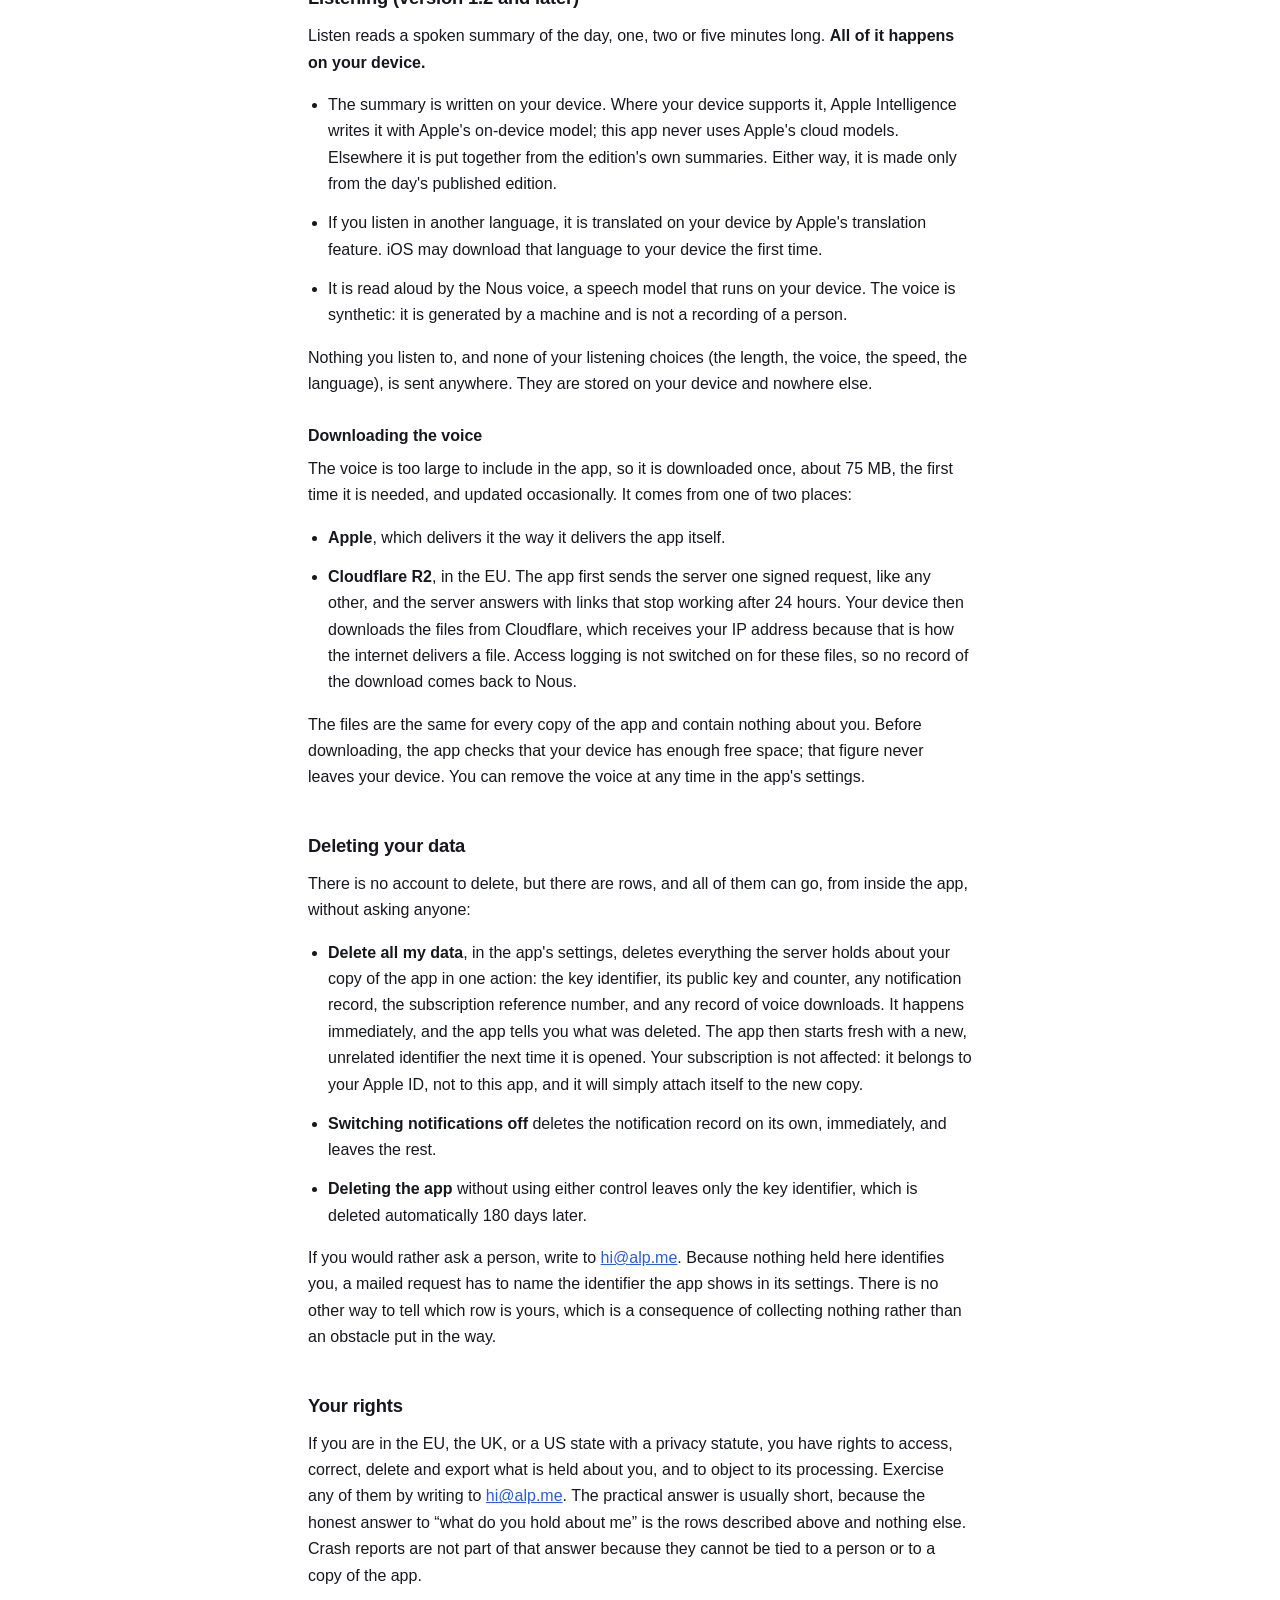
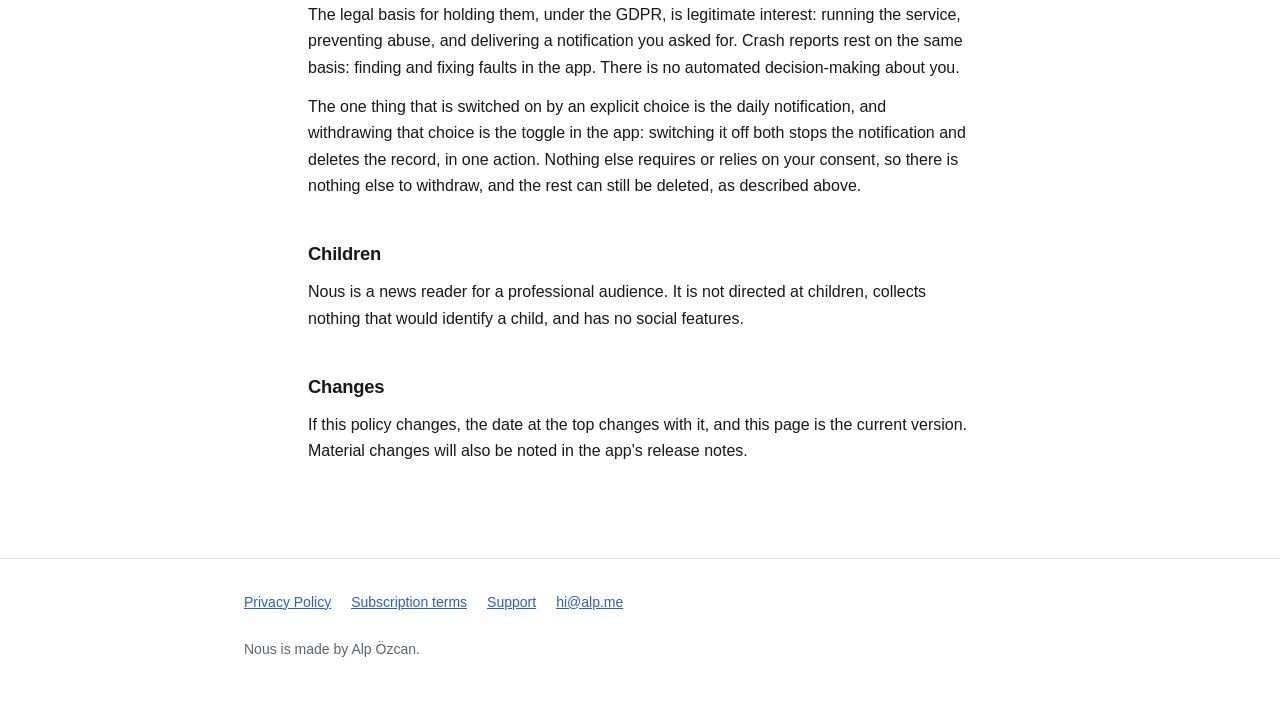
==== commit 2f4c5d15: "docs(privacy): describe Listen and the voice download for version 1.2 Version 1.2 reads a spoken sum" ====
--- a/privacy/index.html
+++ b/privacy/index.html
@@ -36,7 +36,9 @@
   notification needs. It contains no analytics, no advertising, and no third-party
   trackers, and nothing about you is sold or shared for advertising. If the app
   crashes, it sends a technical crash report that says nothing about what you were
-  reading and is not tied to you or to your copy of the app.</p>
+  reading and is not tied to you or to your copy of the app. From version 1.2, the
+  spoken summary of the day is written, translated and read aloud on your device;
+  nothing you listen to leaves it.</p>
   </div>
 
   <h2>Who is responsible</h2>
@@ -57,7 +59,8 @@
 
   <h2>What the server keeps</h2>
   <p>Two tables in the whole system hold anything at all that relates to an
-  installed copy of the app. This is all of it.</p>
+  installed copy of the app, and from version 1.2 a third, used only if the voice
+  for Listen is downloaded through Cloudflare. This is all of it.</p>
 
   <h3>For every install</h3>
   <table>
@@ -93,6 +96,18 @@
   <p><strong>Switching notifications off deletes that row immediately</strong>:
   it is a delete, not a flag. If you never switch them off, the row is deleted 180
   days after the app last contacted the server.</p>
+
+  <h3>Only if the voice is downloaded through Cloudflare (version 1.2 and later)</h3>
+  <p>When the app fetches the voice for Listen from Cloudflare (see
+  <a href="#listening">Listening</a>), it first asks the server for download links.
+  So that one copy of the app cannot be used to download the voice over and over,
+  the server keeps, per install and per day: the key identifier above, the date,
+  how many download links it issued that day, and the total size of the files
+  those links cover. These rows are deleted after 30 days.</p>
+  <p>If a copy of the app is used to request far more downloads than the app ever
+  makes, the server may also record its key identifier, the reason and the date,
+  and refuse it further links. That record is deleted with your data, or 180 days
+  after the app last contacted the server.</p>
 
   <h2>Subscriptions and payment</h2>
   <p>Nous+ is sold through Apple's In-App Purchase system as two plans: 1 week
@@ -185,21 +200,26 @@
   calendar, microphone, camera, health or fitness data, or precise or approximate
   location. No advertising identifier. No fingerprinting. The app contains no
   analytics SDK, no advertising network and no third-party tracker of any kind,
-  and no data leaves the app except the requests to this server and the crash
-  reports described above.</p>
+  and no data leaves the app except the requests to this server, the crash
+  reports described above and, from version 1.2, the download of the voice
+  described under <a href="#listening">Listening</a>.</p>
   <p>Nothing is sold. Nothing is shared with data brokers. Nothing is used to
   build a profile or to target advertising, here or anywhere else.</p>
 
   <h2>Who else processes anything</h2>
   <table>
   <tr><th>Who</th><th>What they handle</th></tr>
-  <tr><td>Apple</td><td>App Attest, the App Store purchase, and delivery of
-  notifications. Apple sees what Apple always sees as the platform operator; this
-  app sends it nothing extra.</td></tr>
+  <tr><td>Apple</td><td>App Attest, the App Store purchase, delivery of
+  notifications and, from version 1.2, delivery of the voice for Listen. Apple sees
+  what Apple always sees as the platform operator; this app sends it nothing extra.
+  The Apple Intelligence and translation features Listen uses run on your
+  device.</td></tr>
   <tr><td>Fly.io</td><td>Runs the server, in Amsterdam. Handles the network
   connection and holds the log lines described above.</td></tr>
   <tr><td>Cloudflare R2</td><td>Holds encrypted backups of the server's database,
-  in the EU. The backups contain the same two tables and nothing more.</td></tr>
+  in the EU. The backups contain the same tables and nothing more. From version
+  1.2 it also stores the files of the voice for Listen and delivers them to devices,
+  in the EU. See <a href="#listening">Listening</a>.</td></tr>
   <tr><td>OpenRouter</td><td>Passes the server's requests for written summaries,
   made from published news articles, to a provider that runs the model. The model
   currently used is Qwen, made by Alibaba. See below.</td></tr>
@@ -218,7 +238,7 @@
   of these pages is therefore a request to GitHub, and GitHub records that request,
   including your IP address, in its own logs, under its own privacy practices,
   in the same way that any web host records a request for any page.</p>
-  <p>That is the whole of GitHub's involvement. It holds no app data: not the two
+  <p>That is the whole of GitHub's involvement. It holds no app data: none of the
   tables above, not a notification record, not a subscription reference number.
   These pages carry no analytics, no cookies, no scripts, and nothing loaded from
   any other site, so reading them tells the app nothing about you and tells the
@@ -239,6 +259,43 @@
   an edition is inaccurate, offensive or should not be there, write to <a href="mailto:hi@alp.me">hi@alp.me</a> and
   it will be removed.</p>
 
+  <h2 id="listening">Listening (version 1.2 and later)</h2>
+  <p>Listen reads a spoken summary of the day, one, two or five minutes long.
+  <strong>All of it happens on your device.</strong></p>
+  <ul>
+  <li>The summary is written on your device. Where your device supports it,
+  Apple Intelligence writes it with Apple's on-device model; this app never uses
+  Apple's cloud models. Elsewhere it is put together from the edition's own
+  summaries. Either way, it is made only from the day's published edition.</li>
+  <li>If you listen in another language, it is translated on your device by
+  Apple's translation feature. iOS may download that language to your device the
+  first time.</li>
+  <li>It is read aloud by the Nous voice, a speech model that runs on your
+  device. The voice is synthetic: it is generated by a machine and is not a
+  recording of a person.</li>
+  </ul>
+  <p>Nothing you listen to, and none of your listening choices (the length, the
+  voice, the speed, the language), is sent anywhere. They are stored on your
+  device and nowhere else.</p>
+  <h3>Downloading the voice</h3>
+  <p>The voice is too large to include in the app, so it is downloaded once,
+  about 75 MB, the first time it is needed, and updated occasionally. It comes
+  from one of two places:</p>
+  <ul>
+  <li><strong>Apple</strong>, which delivers it the way it delivers the app
+  itself.</li>
+  <li><strong>Cloudflare R2</strong>, in the EU. The app first sends the server
+  one signed request, like any other, and the server answers with links that stop
+  working after 24 hours. Your device then downloads the files from Cloudflare,
+  which receives your IP address because that is how the internet delivers a
+  file. Access logging is not switched on for these files, so no record of the
+  download comes back to Nous.</li>
+  </ul>
+  <p>The files are the same for every copy of the app and contain nothing about
+  you. Before downloading, the app checks that your device has enough free space;
+  that figure never leaves your device. You can remove the voice at any time in the
+  app's settings.</p>
+
   <h2>Deleting your data</h2>
   <p>There is no account to delete, but there are rows, and all of them can go,
   from inside the app, without asking anyone:</p>
@@ -246,7 +303,8 @@
   <li><strong>Delete all my data</strong>, in the app's settings, deletes
   everything the server holds about your copy of the app in one action: the key
   identifier, its public key and
-  counter, any notification record, and the subscription reference number. It
+  counter, any notification record, the subscription reference number, and any
+  record of voice downloads. It
   happens immediately, and the app tells you what was deleted. The app then starts
   fresh with a new, unrelated identifier the next time it is opened. Your
   subscription is not affected: it belongs to your Apple ID, not to this app,
@@ -266,7 +324,7 @@
   rights to access, correct, delete and export what is held about you, and to
   object to its processing. Exercise any of them by writing to <a href="mailto:hi@alp.me">hi@alp.me</a>. The
   practical answer is usually short, because the honest answer to &ldquo;what do
-  you hold about me&rdquo; is the two rows described above and nothing else. Crash
+  you hold about me&rdquo; is the rows described above and nothing else. Crash
   reports are not part of that answer because they cannot be tied to a person or
   to a copy of the app.</p>
   <p>The legal basis for holding them, under the GDPR, is legitimate interest:
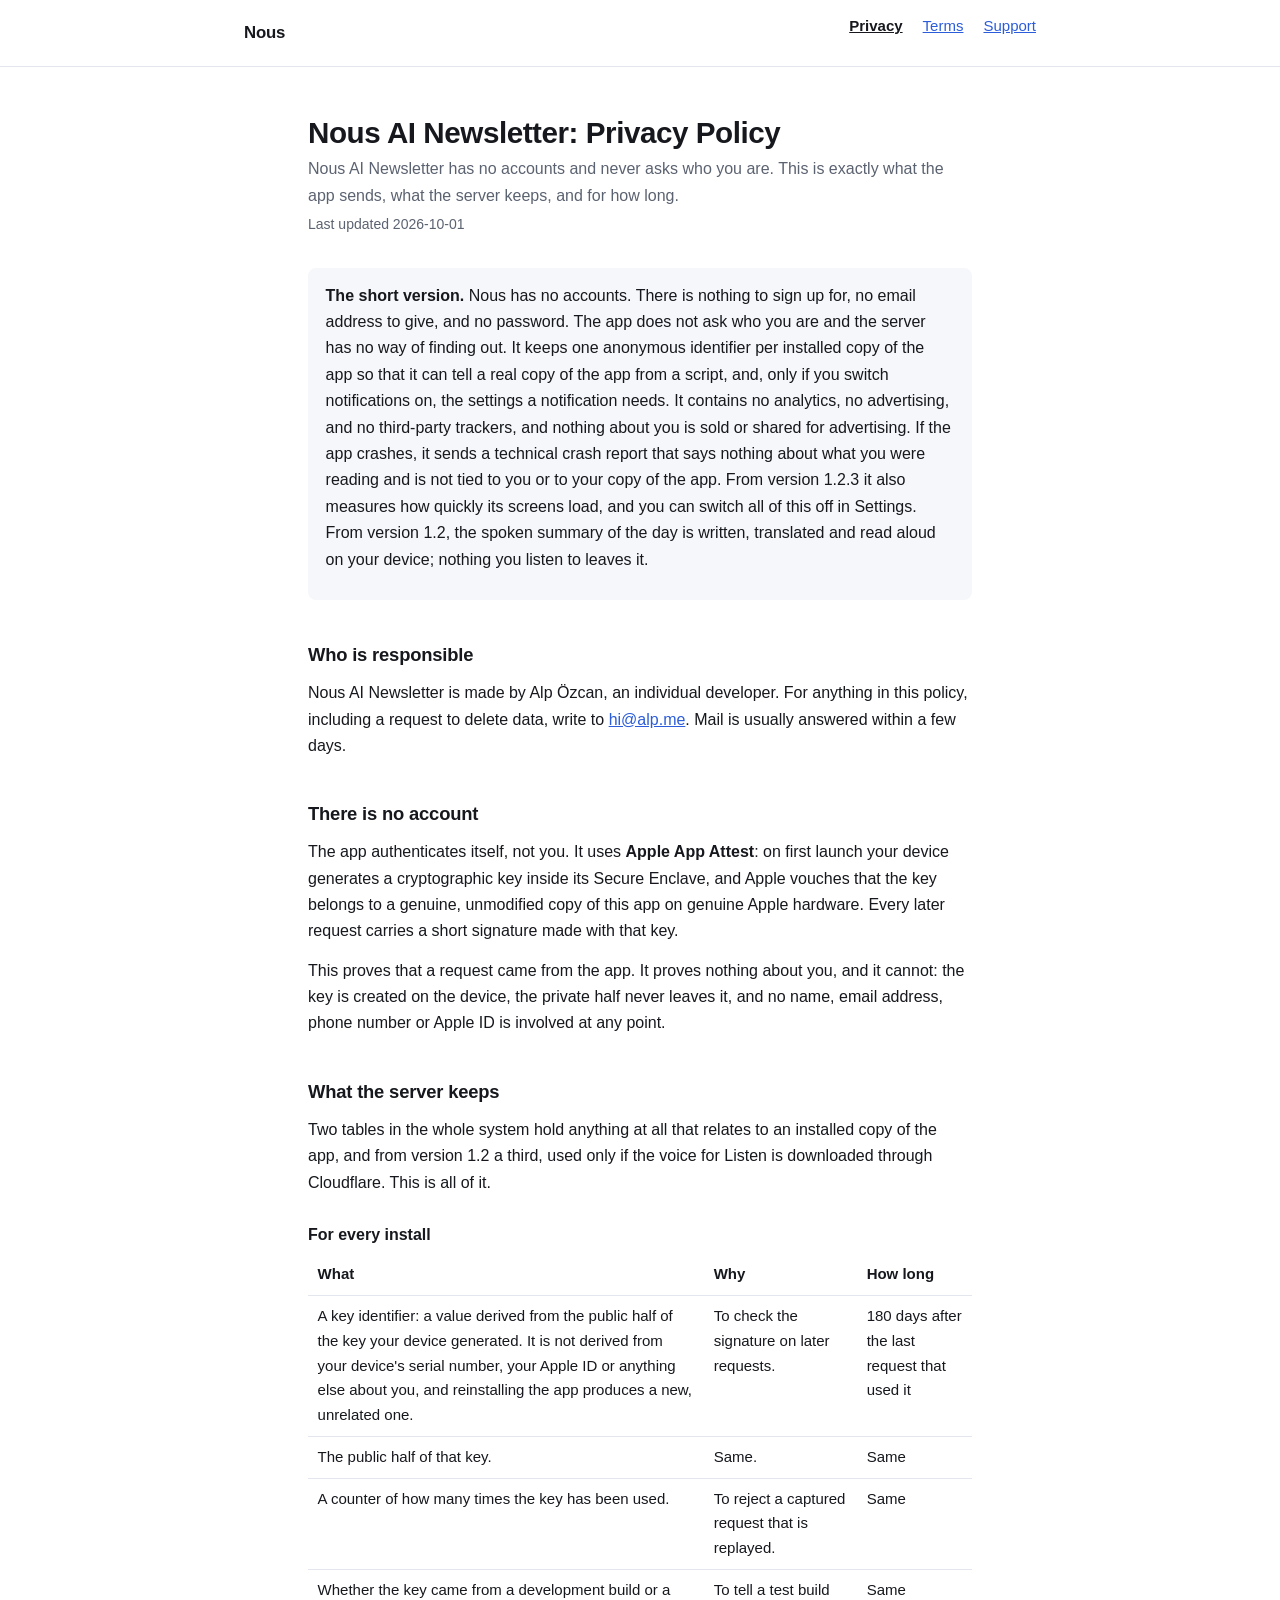
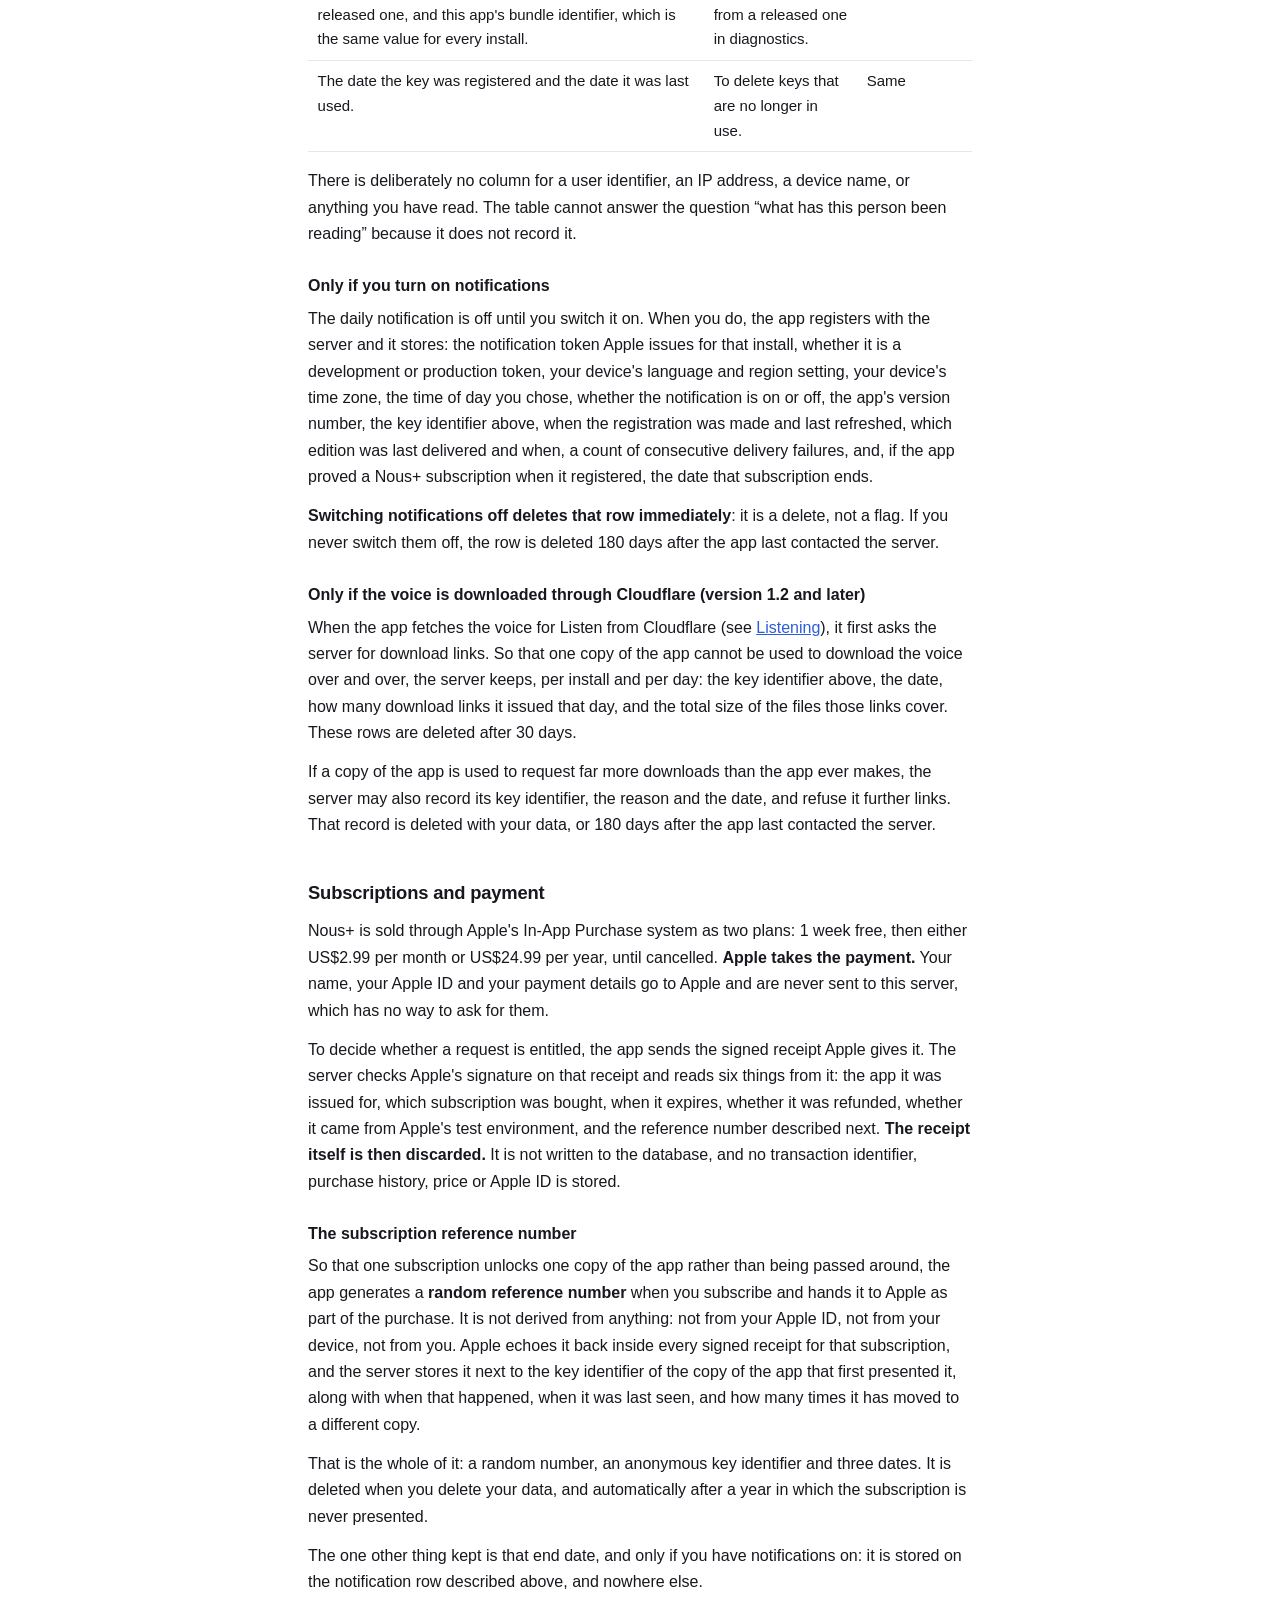
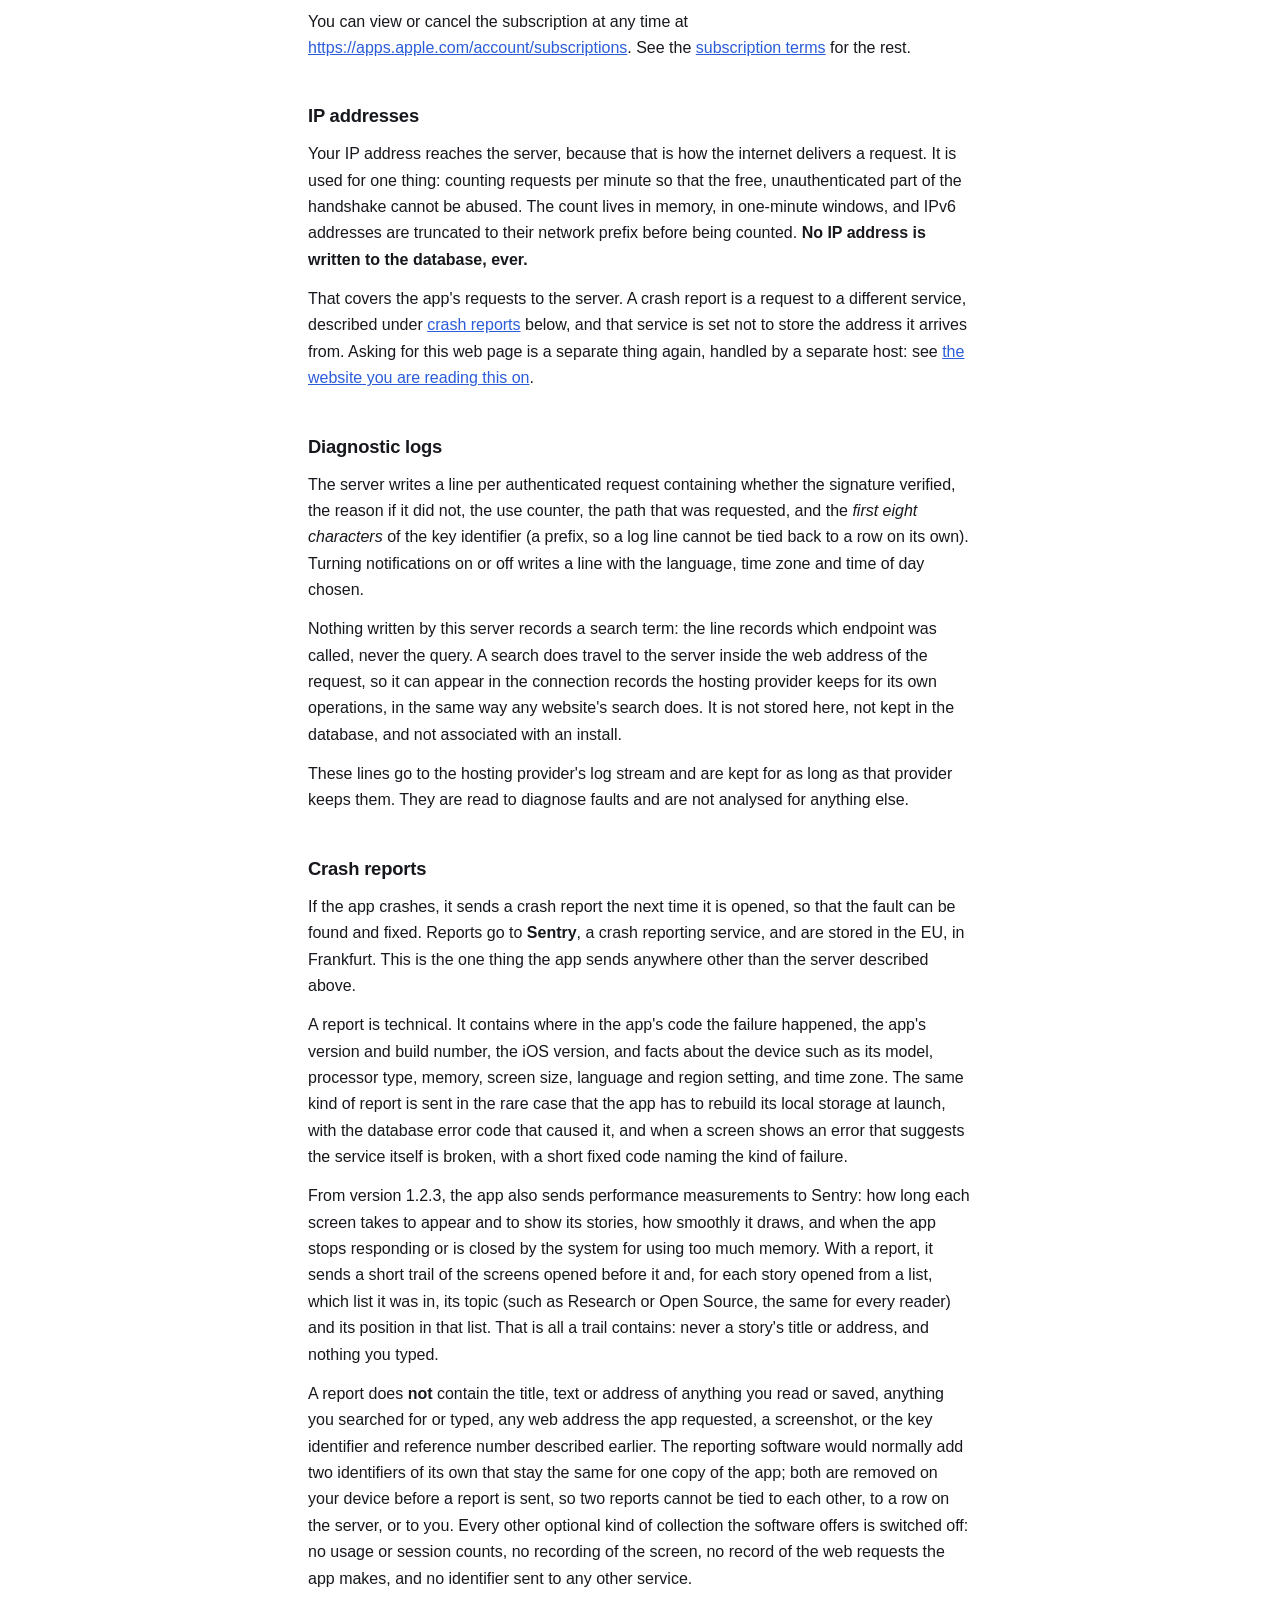
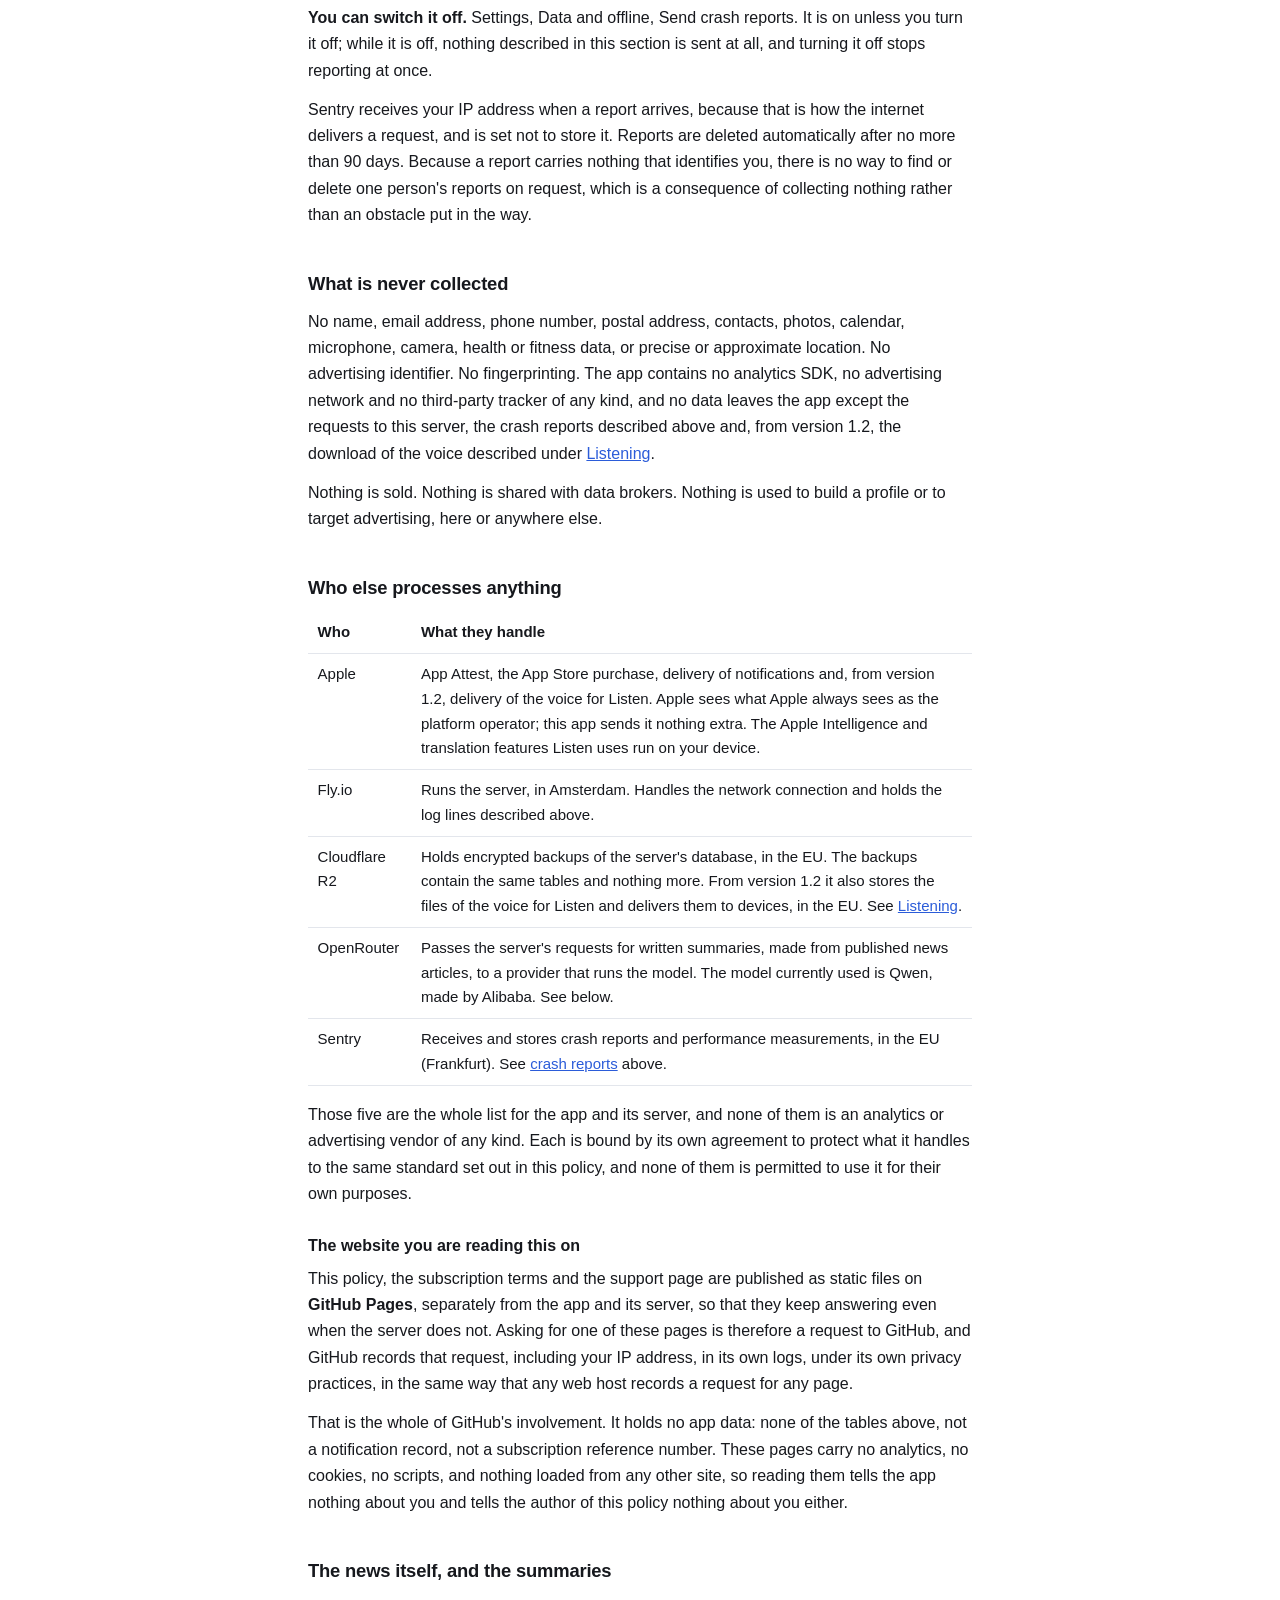
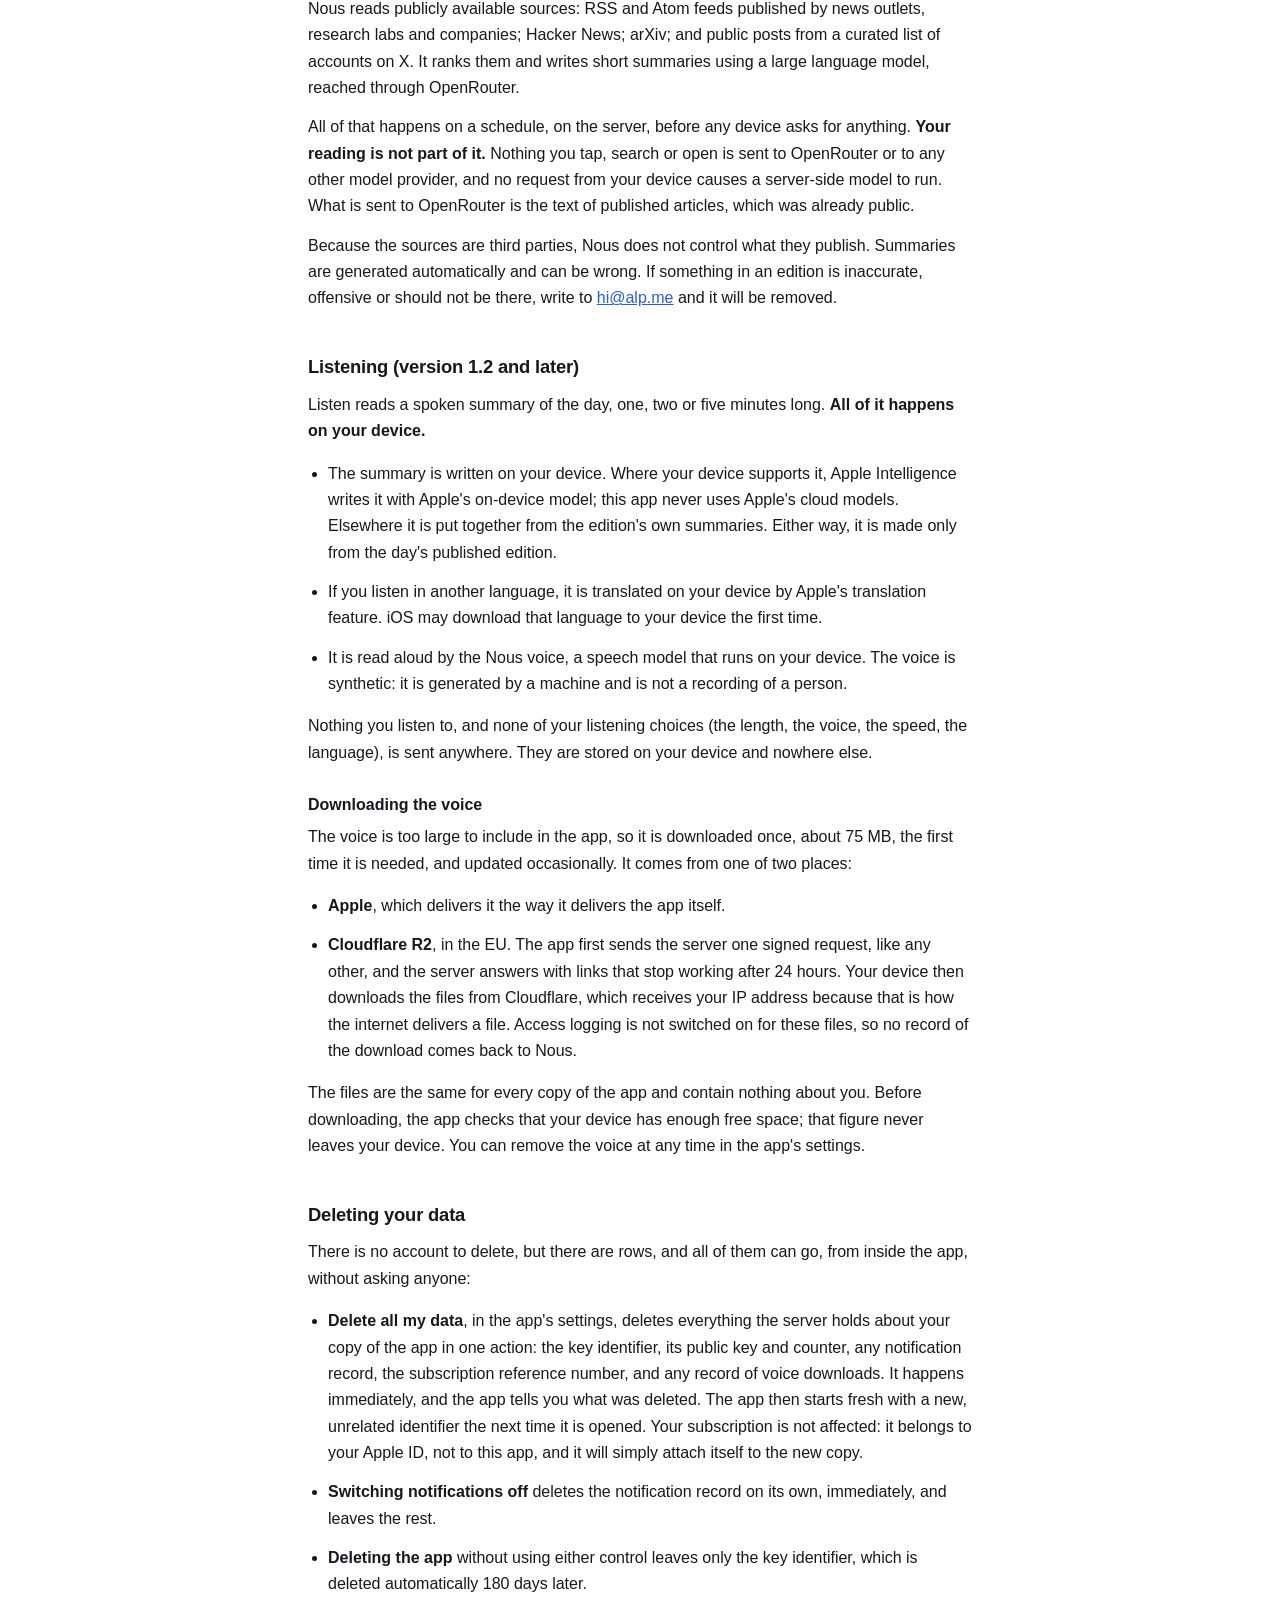
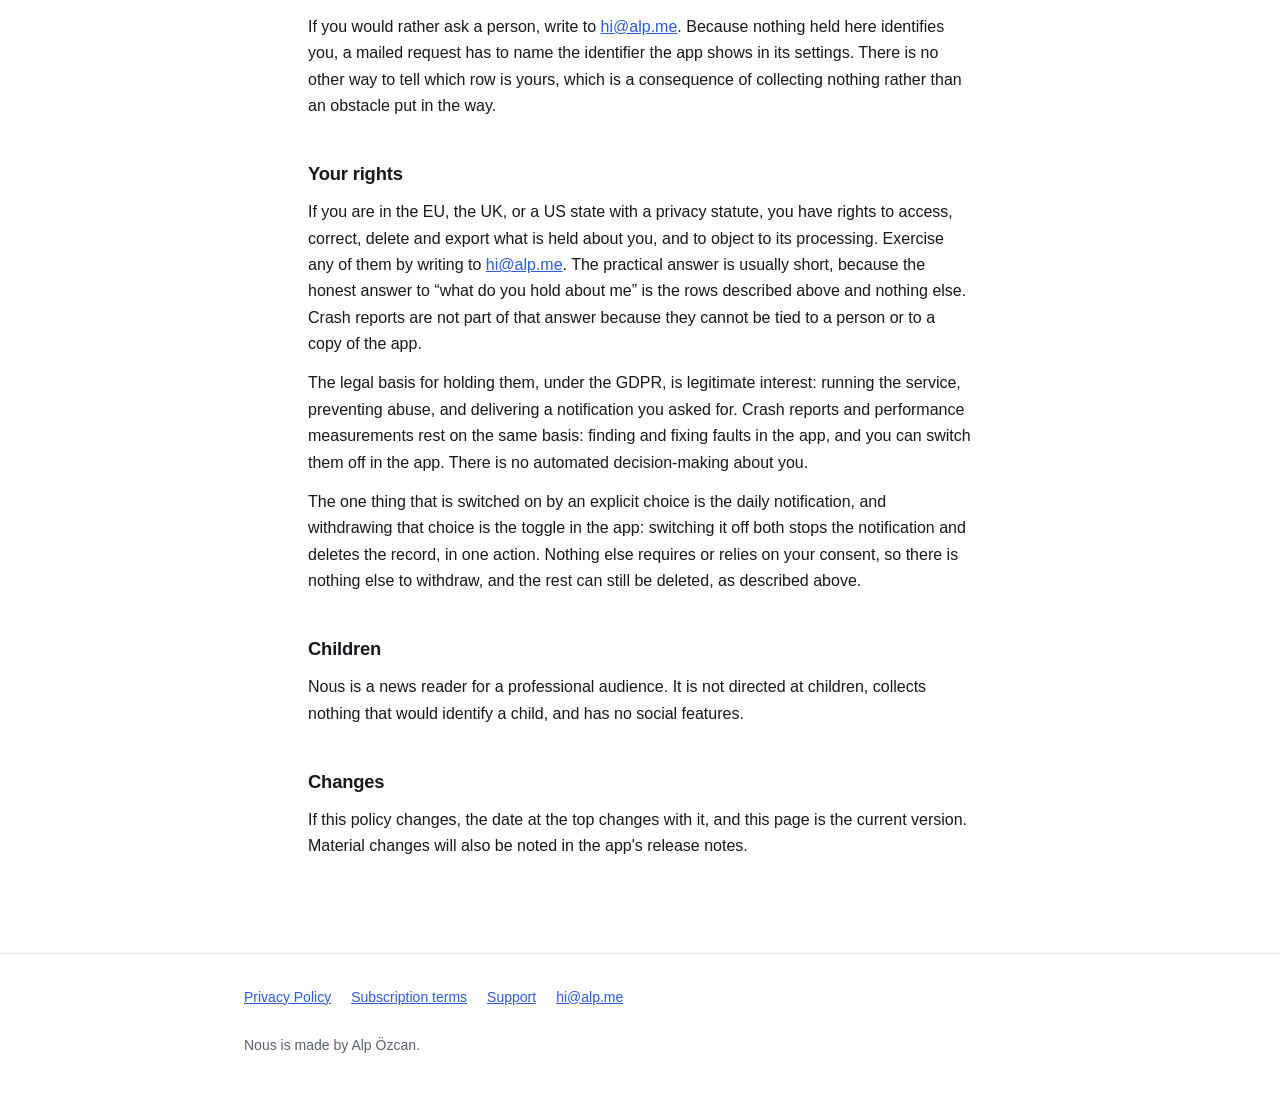
==== commit 71d1710a: "docs(privacy): performance measurements and the Send crash reports switch, from 1.2.3 The next app b" ====
--- a/privacy/index.html
+++ b/privacy/index.html
@@ -26,7 +26,7 @@
 <main id="main">
   <h1>Nous AI Newsletter: Privacy Policy</h1>
   <p class="lede">Nous AI Newsletter has no accounts and never asks who you are. This is exactly what the app sends, what the server keeps, and for how long.</p>
-  <p class="revised">Last updated 2026-09-24</p>
+  <p class="revised">Last updated 2026-10-01</p>
   <div class="note">
   <p><strong>The short version.</strong> Nous has no accounts. There is nothing to
   sign up for, no email address to give, and no password. The app does not ask who
@@ -36,7 +36,9 @@
   notification needs. It contains no analytics, no advertising, and no third-party
   trackers, and nothing about you is sold or shared for advertising. If the app
   crashes, it sends a technical crash report that says nothing about what you were
-  reading and is not tied to you or to your copy of the app. From version 1.2, the
+  reading and is not tied to you or to your copy of the app. From version 1.2.3 it
+  also measures how quickly its screens load, and you can switch all of this off
+  in Settings. From version 1.2, the
   spoken summary of the day is written, translated and read aloud on your device;
   nothing you listen to leaves it.</p>
   </div>
@@ -179,15 +181,29 @@
   the device such as its model, processor type, memory, screen size, language and
   region setting, and time zone. The same kind of report is sent in the rare case
   that the app has to rebuild its local storage at launch, with the database error
-  code that caused it.</p>
-  <p>A report does <strong>not</strong> contain anything you read, saved, searched
-  for or tapped, any web address the app requested, a screenshot, or the key
-  identifier and reference number described earlier. The reporting software would
+  code that caused it, and when a screen shows an error that suggests the service
+  itself is broken, with a short fixed code naming the kind of failure.</p>
+  <p id="performance">From version 1.2.3, the app also sends performance
+  measurements to Sentry: how long each screen takes to appear and to show its
+  stories, how smoothly it draws, and when the app stops responding or is closed
+  by the system for using too much memory. With a report, it sends a short trail
+  of the screens opened before it and, for each story opened from a list, which
+  list it was in, its topic (such as Research or Open Source, the same for every
+  reader) and its position in that list. That is all a trail contains: never a
+  story's title or address, and nothing you typed.</p>
+  <p>A report does <strong>not</strong> contain the title, text or address of
+  anything you read or saved, anything you searched for or typed, any web address
+  the app requested, a screenshot, or the key identifier and reference number
+  described earlier. The reporting software would
   normally add two identifiers of its own that stay the same for one copy of the
   app; both are removed on your device before a report is sent, so two reports
-  cannot be tied to each other, to a row on the server, or to you. Every optional
-  kind of collection the software offers is switched off: no usage or session
-  counts, no performance measurement, no record of taps or screens.</p>
+  cannot be tied to each other, to a row on the server, or to you. Every other
+  optional kind of collection the software offers is switched off: no usage or
+  session counts, no recording of the screen, no record of the web requests the app
+  makes, and no identifier sent to any other service.</p>
+  <p><strong>You can switch it off.</strong> Settings, Data and offline, Send crash
+  reports. It is on unless you turn it off; while it is off, nothing described in
+  this section is sent at all, and turning it off stops reporting at once.</p>
   <p>Sentry receives your IP address when a report arrives, because that is how
   the internet delivers a request, and is set not to store it. Reports are deleted
   automatically after no more than 90 days. Because a report carries nothing that
@@ -223,7 +239,8 @@
   <tr><td>OpenRouter</td><td>Passes the server's requests for written summaries,
   made from published news articles, to a provider that runs the model. The model
   currently used is Qwen, made by Alibaba. See below.</td></tr>
-  <tr><td>Sentry</td><td>Receives and stores crash reports, in the EU (Frankfurt).
+  <tr><td>Sentry</td><td>Receives and stores crash reports and performance
+  measurements, in the EU (Frankfurt).
   See <a href="#crash-reports">crash reports</a> above.</td></tr>
   </table>
   <p>Those five are the whole list for the app and its server, and none of them is
@@ -329,7 +346,8 @@
   to a copy of the app.</p>
   <p>The legal basis for holding them, under the GDPR, is legitimate interest:
   running the service, preventing abuse, and delivering a notification you asked
-  for. Crash reports rest on the same basis: finding and fixing faults in the app.
+  for. Crash reports and performance measurements rest on the same basis: finding
+  and fixing faults in the app, and you can switch them off in the app.
   There is no automated decision-making about you.</p>
   <p>The one thing that is switched on by an explicit choice is the daily
   notification, and withdrawing that choice is the toggle in the app: switching it
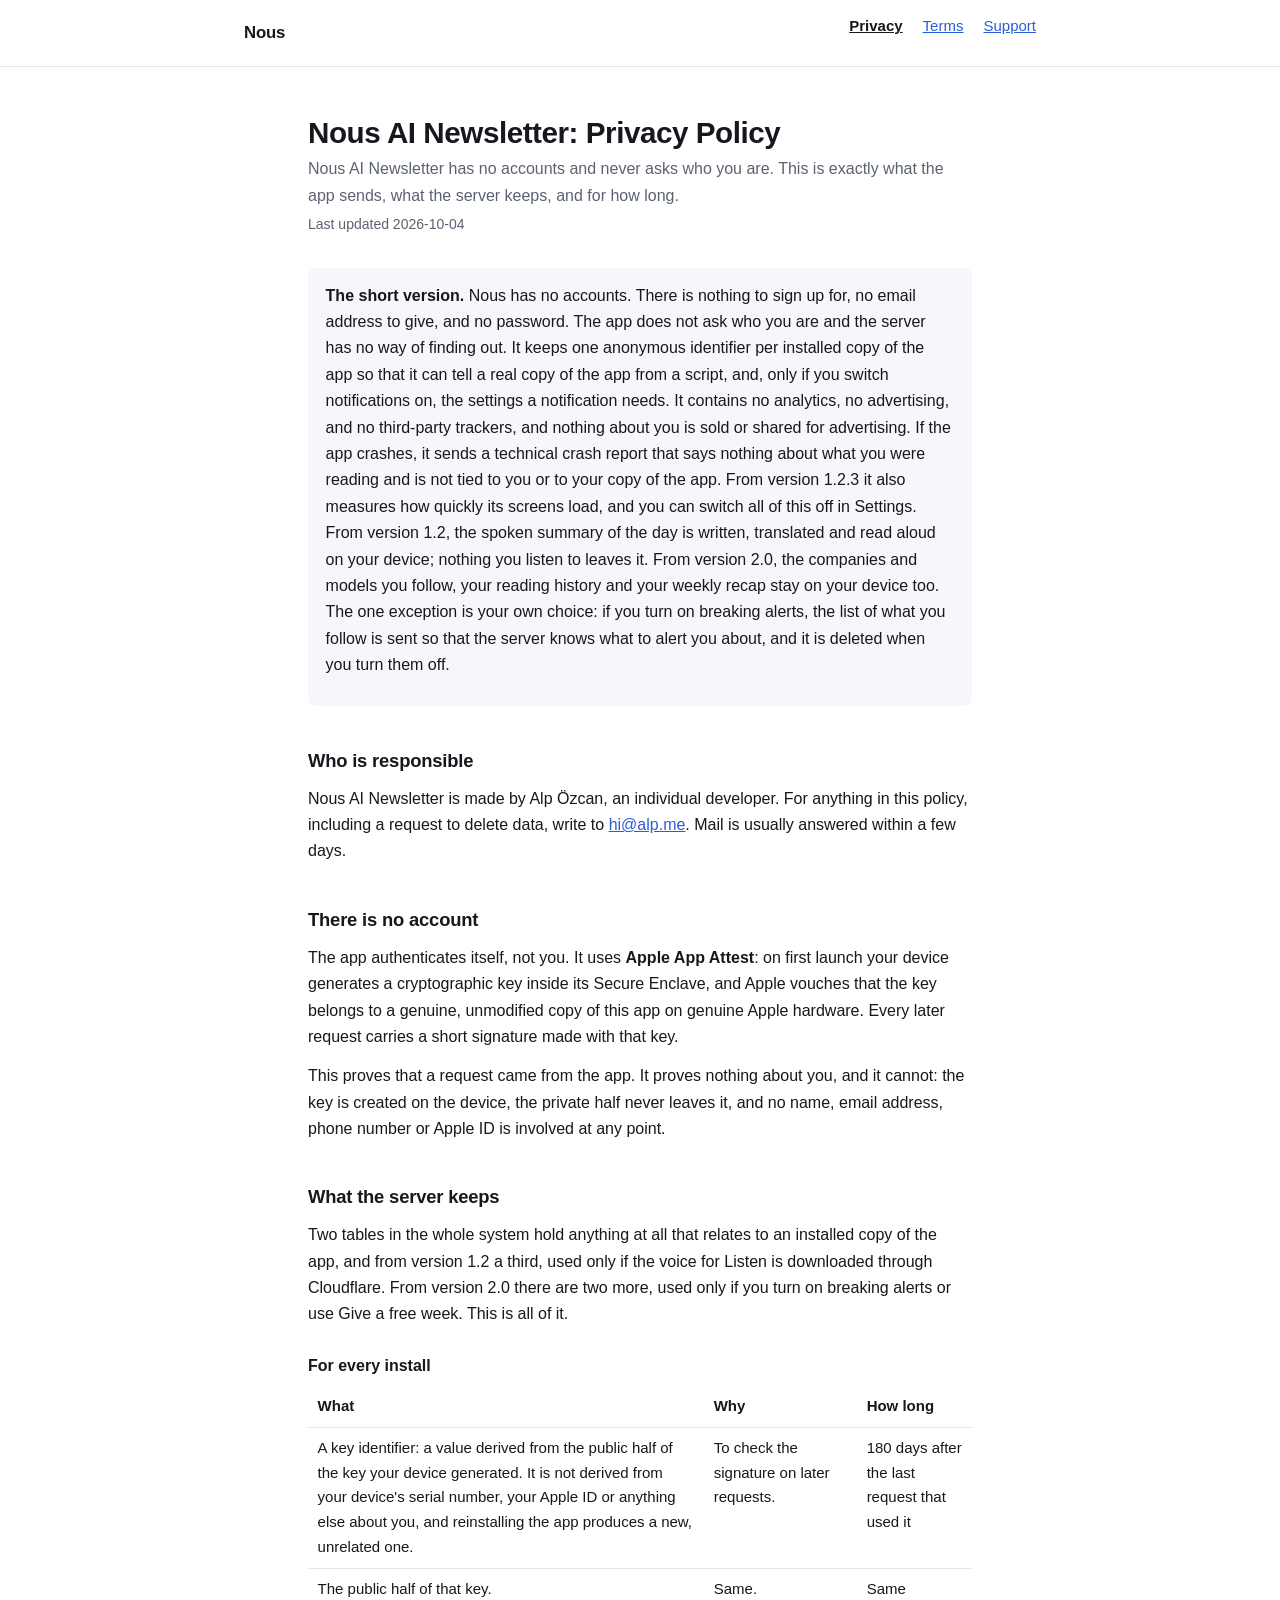
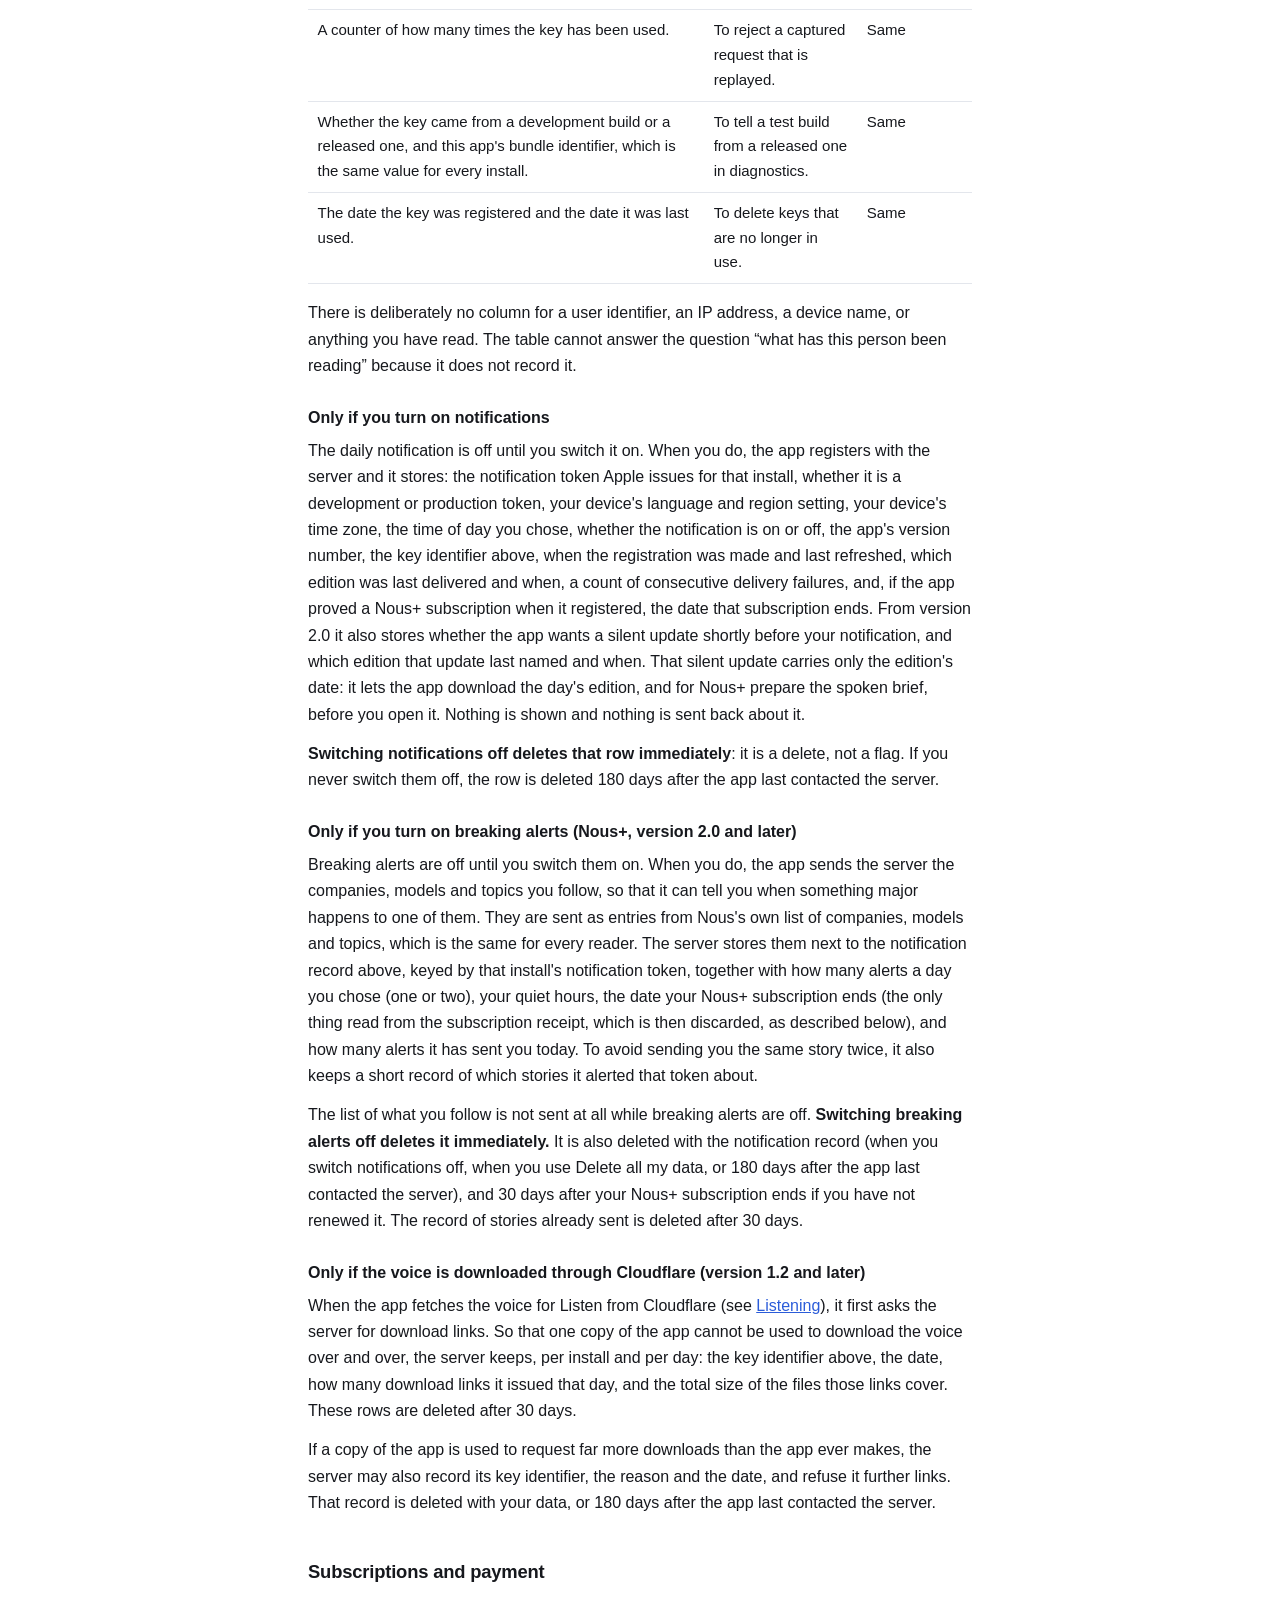
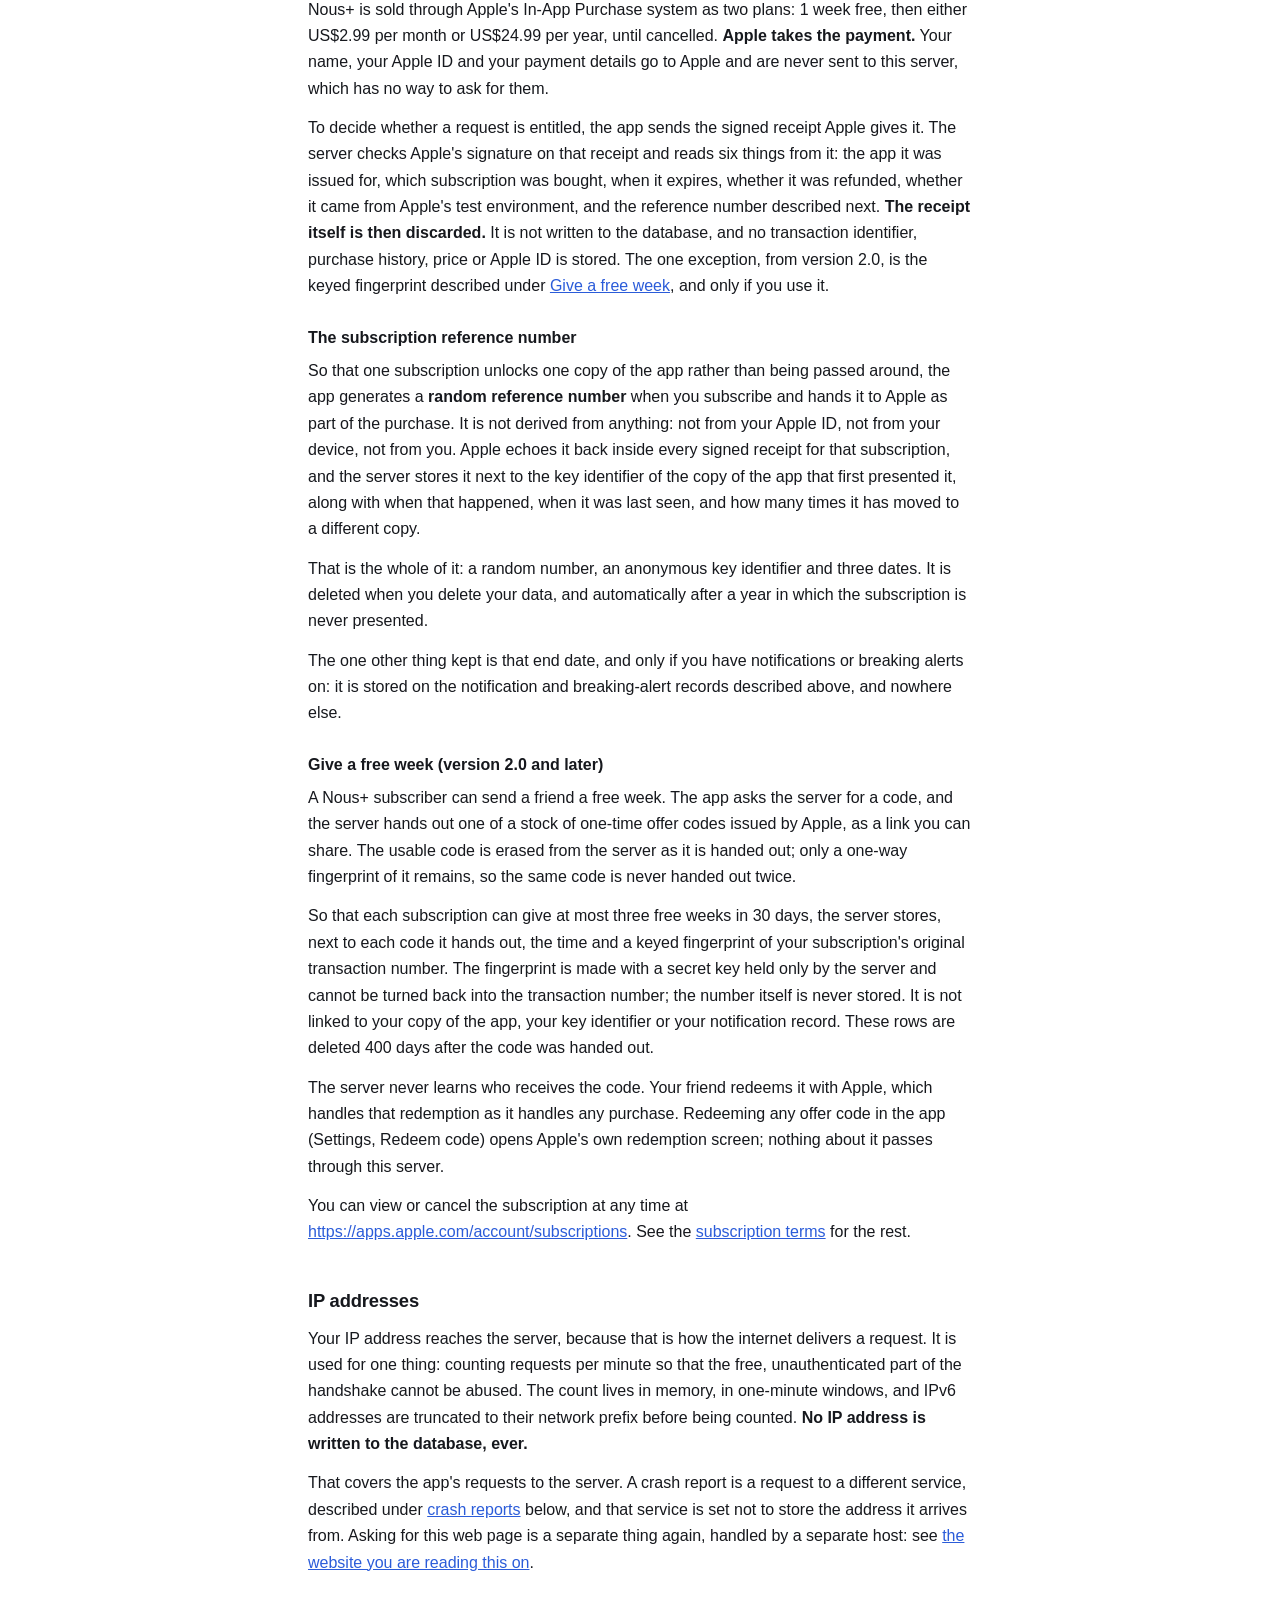
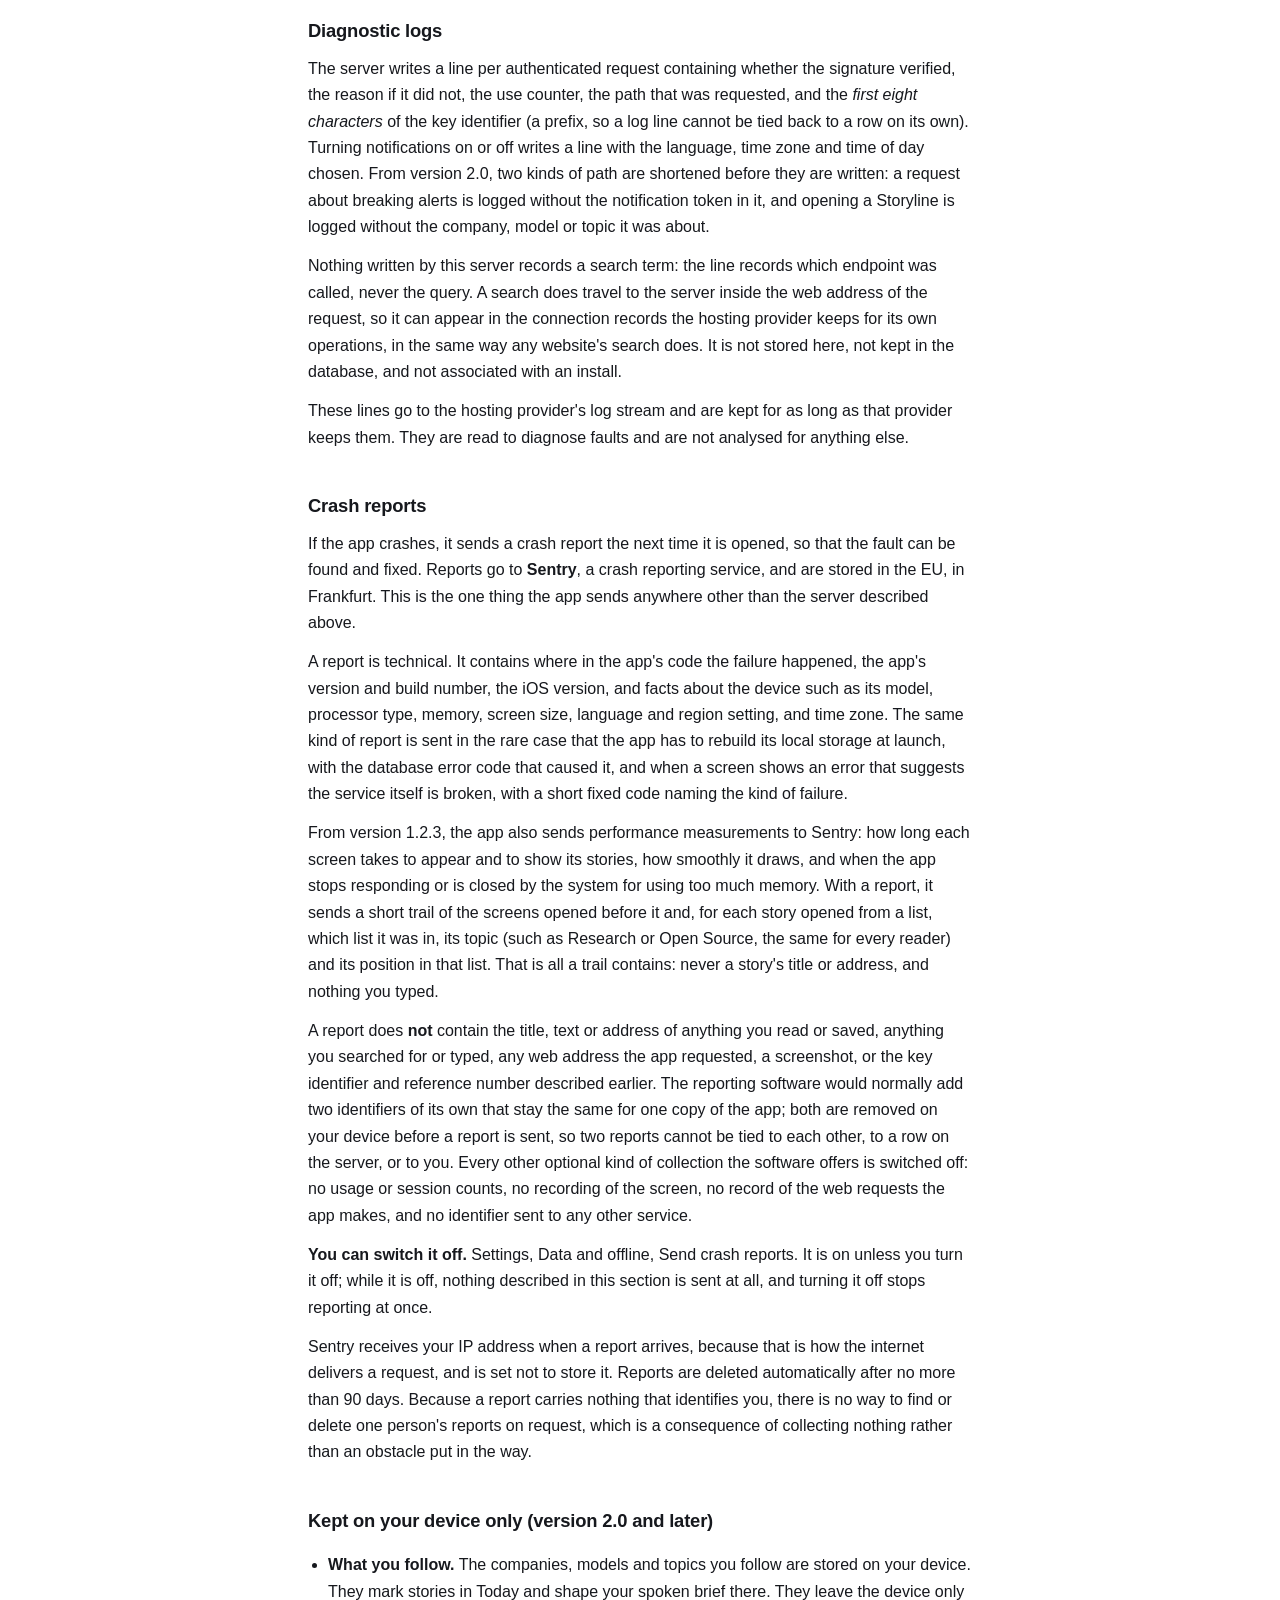
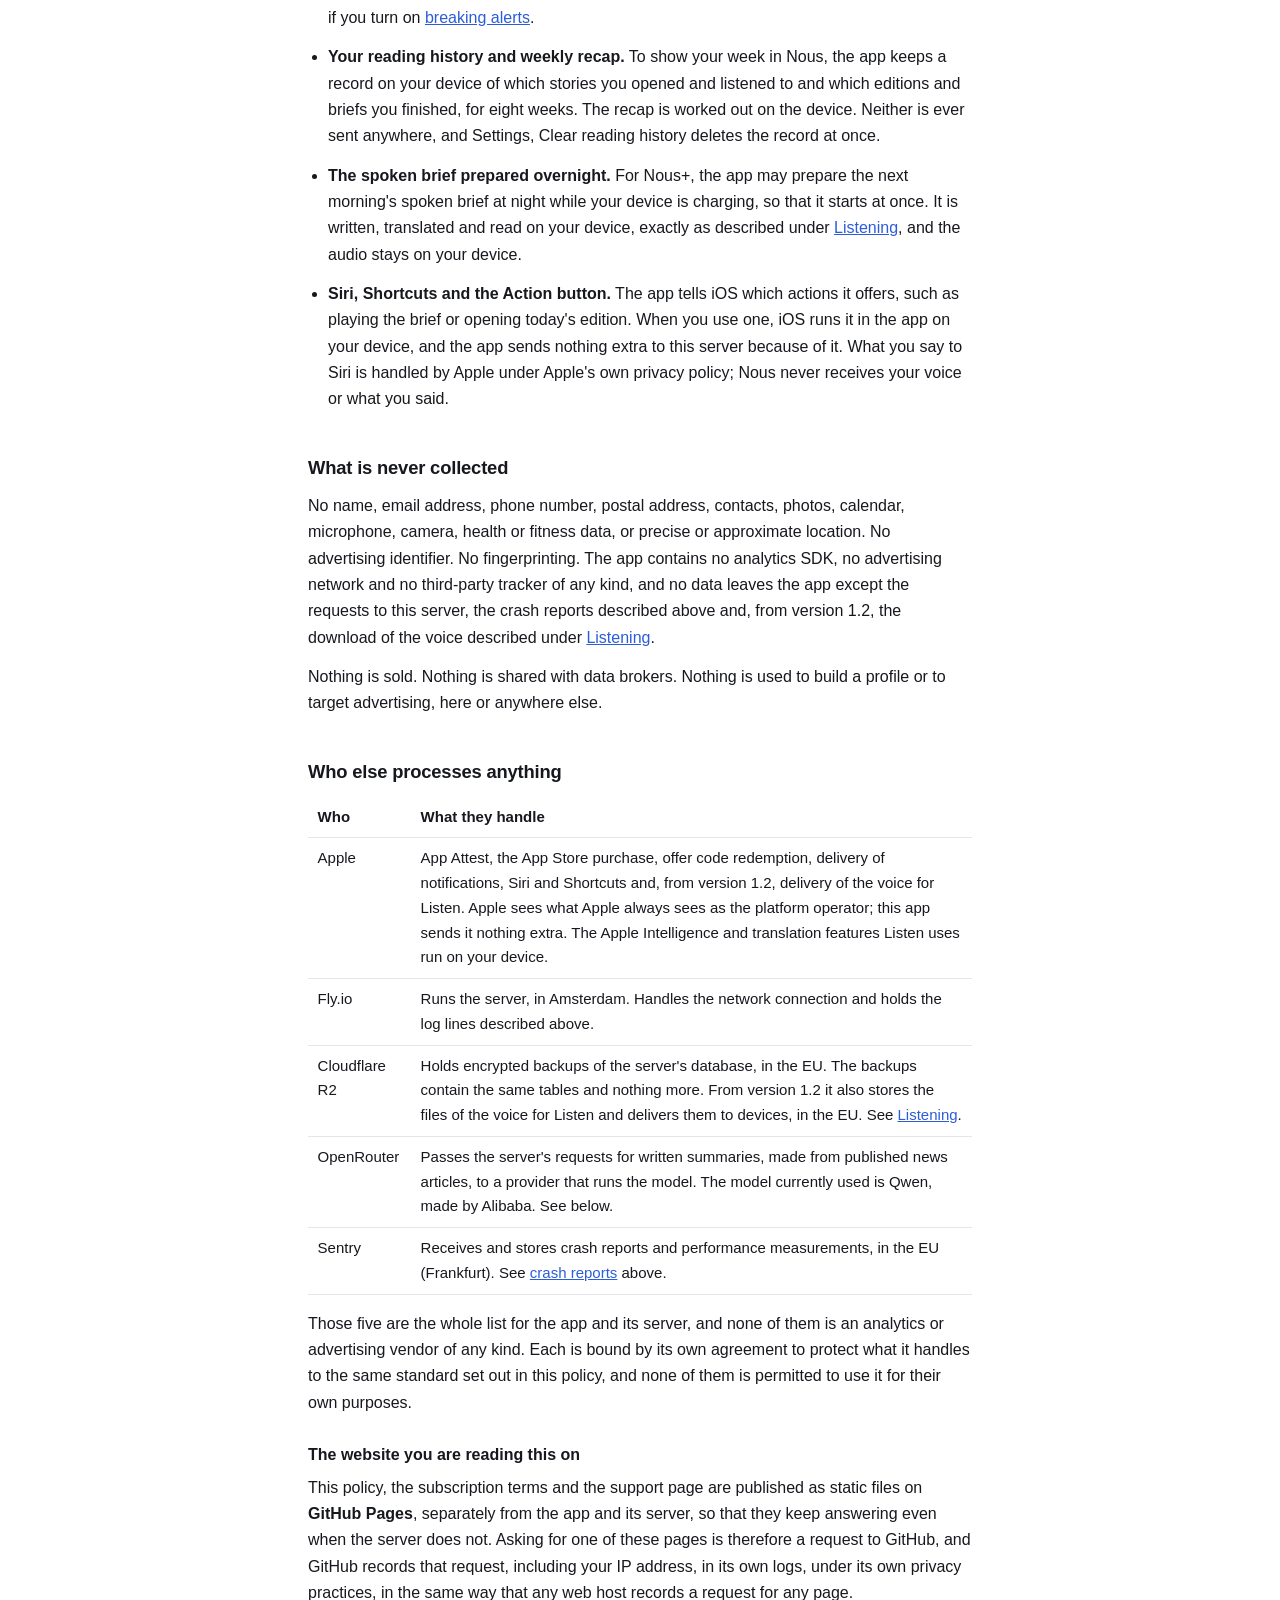
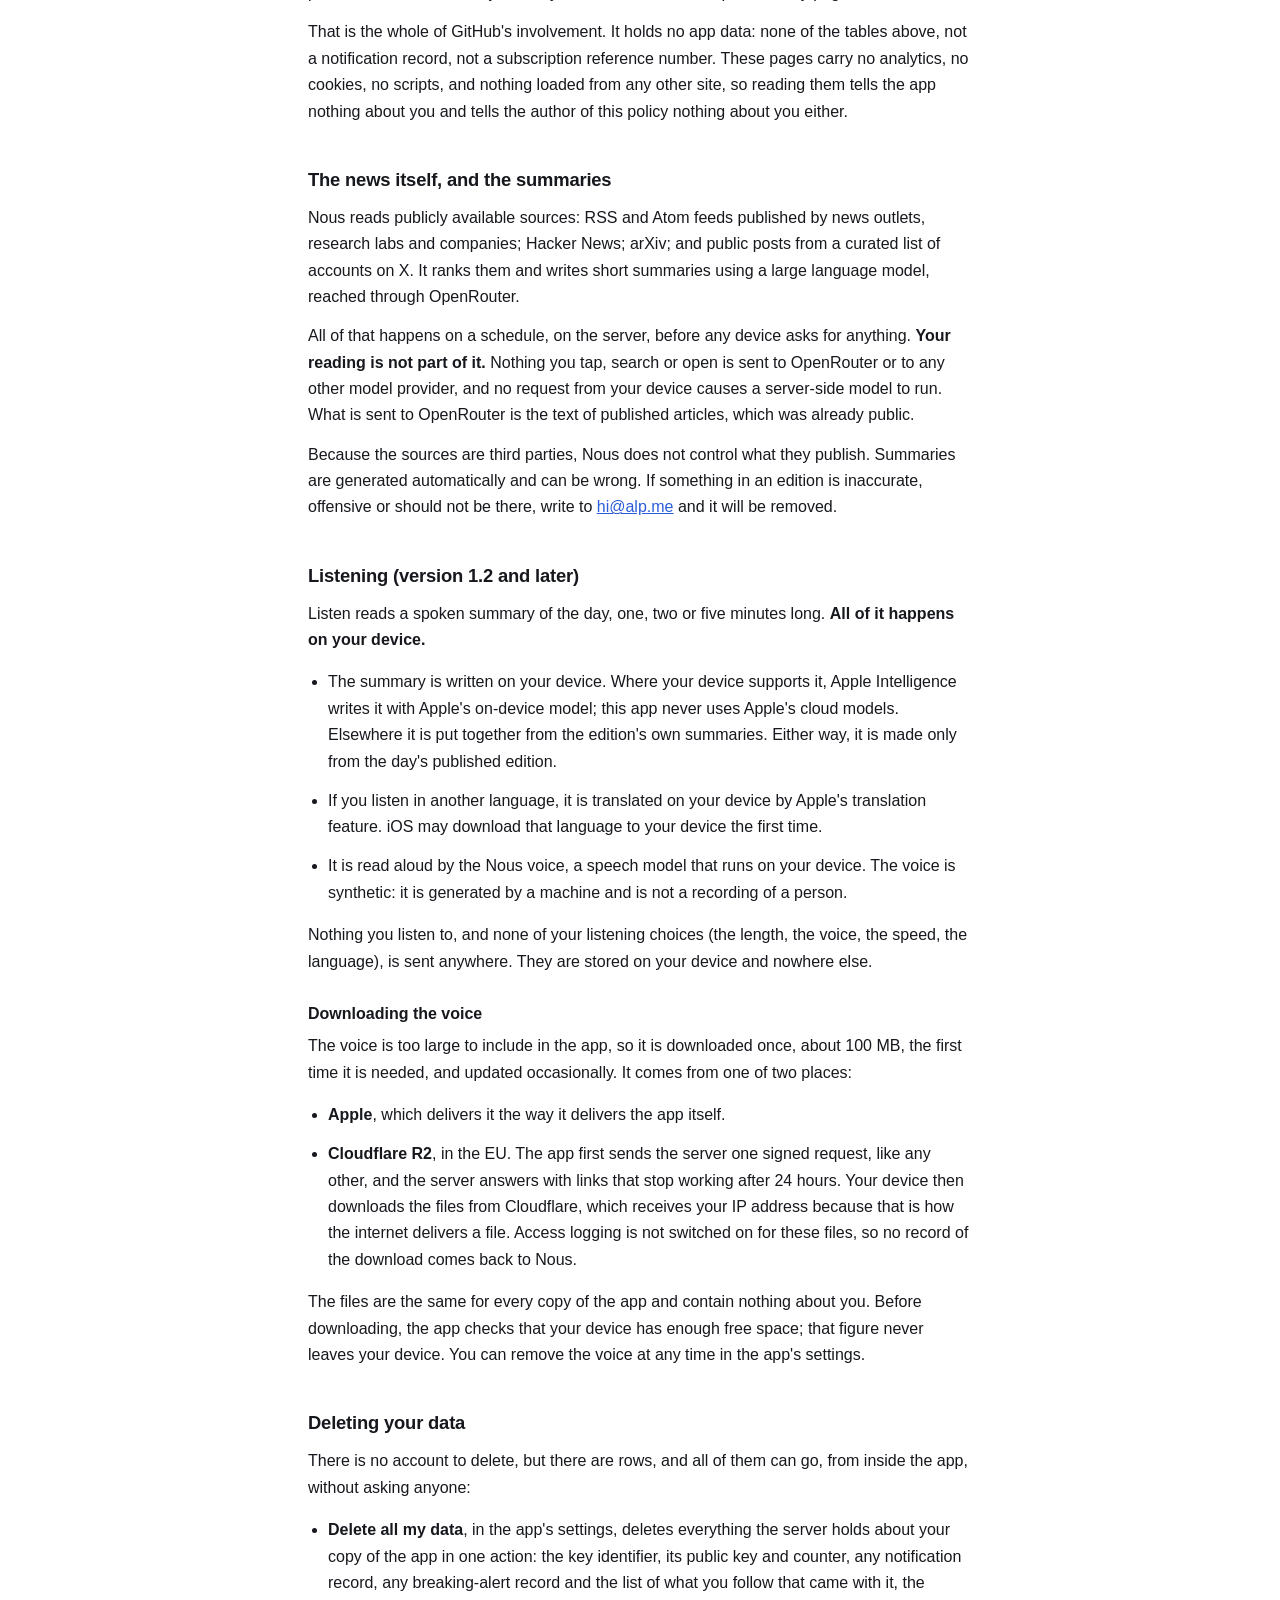
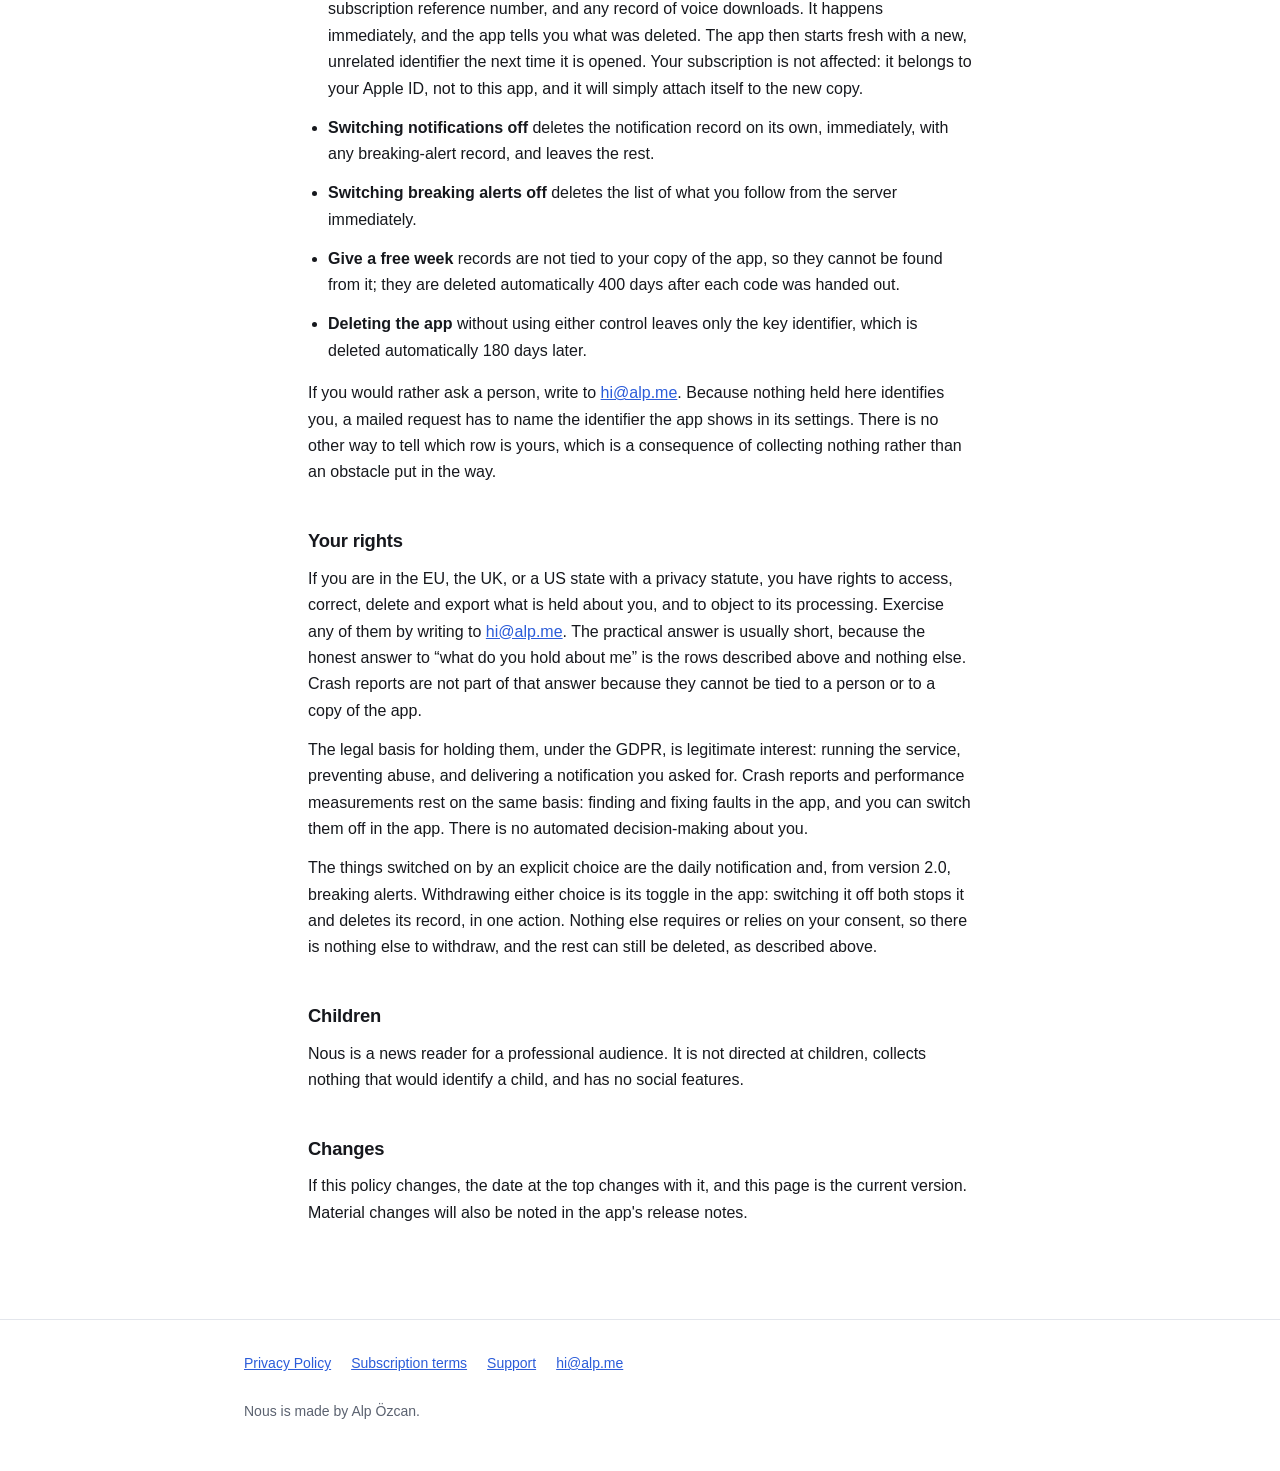
==== commit 2b6a300f: "docs(privacy): describe the 2.0 data flows, from version 2.0 Nous 2.0 adds breaking alerts (the foll" ====
--- a/privacy/index.html
+++ b/privacy/index.html
@@ -26,7 +26,7 @@
 <main id="main">
   <h1>Nous AI Newsletter: Privacy Policy</h1>
   <p class="lede">Nous AI Newsletter has no accounts and never asks who you are. This is exactly what the app sends, what the server keeps, and for how long.</p>
-  <p class="revised">Last updated 2026-10-01</p>
+  <p class="revised">Last updated 2026-10-04</p>
   <div class="note">
   <p><strong>The short version.</strong> Nous has no accounts. There is nothing to
   sign up for, no email address to give, and no password. The app does not ask who
@@ -40,7 +40,11 @@
   also measures how quickly its screens load, and you can switch all of this off
   in Settings. From version 1.2, the
   spoken summary of the day is written, translated and read aloud on your device;
-  nothing you listen to leaves it.</p>
+  nothing you listen to leaves it. From version 2.0, the companies and models you
+  follow, your reading history and your weekly recap stay on your device too. The
+  one exception is your own choice: if you turn on breaking alerts, the list of
+  what you follow is sent so that the server knows what to alert you about, and it
+  is deleted when you turn them off.</p>
   </div>
 
   <h2>Who is responsible</h2>
@@ -62,7 +66,9 @@
   <h2>What the server keeps</h2>
   <p>Two tables in the whole system hold anything at all that relates to an
   installed copy of the app, and from version 1.2 a third, used only if the voice
-  for Listen is downloaded through Cloudflare. This is all of it.</p>
+  for Listen is downloaded through Cloudflare. From version 2.0 there are two more,
+  used only if you turn on breaking alerts or use Give a free week. This is all of
+  it.</p>
 
   <h3>For every install</h3>
   <table>
@@ -94,10 +100,34 @@
   identifier above, when the registration was made and last refreshed, which
   edition was last delivered and when, a count of consecutive delivery failures,
   and, if the app proved a Nous+ subscription when it registered, the date that
-  subscription ends.</p>
+  subscription ends. From version 2.0 it also stores whether the app wants a
+  silent update shortly before your notification, and which edition that update
+  last named and when. That silent update carries only the edition's date: it
+  lets the app download the day's edition, and for Nous+ prepare the spoken
+  brief, before you open it. Nothing is shown and nothing is sent back about
+  it.</p>
   <p><strong>Switching notifications off deletes that row immediately</strong>:
   it is a delete, not a flag. If you never switch them off, the row is deleted 180
   days after the app last contacted the server.</p>
+
+  <h3 id="breaking-alerts">Only if you turn on breaking alerts (Nous+, version 2.0 and later)</h3>
+  <p>Breaking alerts are off until you switch them on. When you do, the app sends
+  the server the companies, models and topics you follow, so that it can tell you
+  when something major happens to one of them. They are sent as entries from
+  Nous's own list of companies, models and topics, which is the same for every
+  reader. The server stores them next to the notification record above, keyed by
+  that install's notification token, together with how many alerts a day you
+  chose (one or two), your quiet hours, the date your Nous+ subscription ends
+  (the only thing read from the subscription receipt, which is then discarded,
+  as described below), and how many alerts it has sent you today. To avoid
+  sending you the same story twice, it also keeps a short record of which
+  stories it alerted that token about.</p>
+  <p>The list of what you follow is not sent at all while breaking alerts are off.
+  <strong>Switching breaking alerts off deletes it immediately.</strong> It is
+  also deleted with the notification record (when you switch notifications off,
+  when you use Delete all my data, or 180 days after the app last contacted the
+  server), and 30 days after your Nous+ subscription ends if you have not renewed
+  it. The record of stories already sent is deleted after 30 days.</p>
 
   <h3>Only if the voice is downloaded through Cloudflare (version 1.2 and later)</h3>
   <p>When the app fetches the voice for Listen from Cloudflare (see
@@ -122,7 +152,9 @@
   when it expires, whether it was refunded, whether it came from Apple's test
   environment, and the reference number described next. <strong>The receipt
   itself is then discarded.</strong> It is not written to the database, and no
-  transaction identifier, purchase history, price or Apple ID is stored.</p>
+  transaction identifier, purchase history, price or Apple ID is stored. The one
+  exception, from version 2.0, is the keyed fingerprint described under
+  <a href="#give-a-free-week">Give a free week</a>, and only if you use it.</p>
   <h3>The subscription reference number</h3>
   <p>So that one subscription unlocks one copy of the app rather than being passed
   around, the app generates a <strong>random reference number</strong> when you
@@ -136,7 +168,25 @@
   three dates. It is deleted when you delete your data, and automatically after a
   year in which the subscription is never presented.</p>
   <p>The one other thing kept is that end date, and only if you have notifications
-  on: it is stored on the notification row described above, and nowhere else.</p>
+  or breaking alerts on: it is stored on the notification and breaking-alert
+  records described above, and nowhere else.</p>
+  <h3 id="give-a-free-week">Give a free week (version 2.0 and later)</h3>
+  <p>A Nous+ subscriber can send a friend a free week. The app asks the server for
+  a code, and the server hands out one of a stock of one-time offer codes issued
+  by Apple, as a link you can share. The usable code is erased from the server as
+  it is handed out; only a one-way fingerprint of it remains, so the same code is
+  never handed out twice.</p>
+  <p>So that each subscription can give at most three free weeks in 30 days, the
+  server stores, next to each code it hands out, the time and a keyed fingerprint
+  of your subscription's original transaction number. The fingerprint is made with
+  a secret key held only by the server and cannot be turned back into the
+  transaction number; the number itself is never stored. It is not linked to your
+  copy of the app, your key identifier or your notification record. These rows are
+  deleted 400 days after the code was handed out.</p>
+  <p>The server never learns who receives the code. Your friend redeems it with
+  Apple, which handles that redemption as it handles any purchase. Redeeming any
+  offer code in the app (Settings, Redeem code) opens Apple's own redemption
+  screen; nothing about it passes through this server.</p>
   <p>You can view or cancel the subscription at any time at
   <a href="https://apps.apple.com/account/subscriptions">https://apps.apple.com/account/subscriptions</a>. See the
   <a href="../terms/">subscription terms</a> for the rest.</p>
@@ -160,7 +210,10 @@
   requested, and the <em>first eight characters</em> of the key identifier (a
   prefix, so a log line cannot be tied back to a row on its own). Turning
   notifications on or off writes a line with the language, time zone and time of
-  day chosen.</p>
+  day chosen. From version 2.0, two kinds of path are shortened before they are
+  written: a request about breaking alerts is logged without the notification
+  token in it, and opening a Storyline is logged without the company, model or
+  topic it was about.</p>
   <p>Nothing written by this server records a search term: the line records which
   endpoint was called, never the query. A search does travel to the server inside
   the web address of the request, so it can appear in the connection records the
@@ -211,6 +264,30 @@
   request, which is a consequence of collecting nothing rather than an obstacle
   put in the way.</p>
 
+  <h2 id="on-your-device">Kept on your device only (version 2.0 and later)</h2>
+  <ul>
+  <li><strong>What you follow.</strong> The companies, models and topics you
+  follow are stored on your device. They mark stories in Today and shape your
+  spoken brief there. They leave the device only if you turn on
+  <a href="#breaking-alerts">breaking alerts</a>.</li>
+  <li><strong>Your reading history and weekly recap.</strong> To show your week
+  in Nous, the app keeps a record on your device of which stories you opened and
+  listened to and which editions and briefs you finished, for eight weeks. The recap is
+  worked out on the device. Neither is ever sent anywhere, and Settings, Clear
+  reading history deletes the record at once.</li>
+  <li><strong>The spoken brief prepared overnight.</strong> For Nous+, the app may
+  prepare the next morning's spoken brief at night while your device is charging,
+  so that it starts at once. It is written, translated and read on your device,
+  exactly as described under <a href="#listening">Listening</a>, and the audio
+  stays on your device.</li>
+  <li><strong>Siri, Shortcuts and the Action button.</strong> The app tells iOS
+  which actions it offers, such as playing the brief or opening today's edition.
+  When you use one, iOS runs it in the app on your device, and the app sends
+  nothing extra to this server because of it. What you say to Siri is handled by
+  Apple under Apple's own privacy policy; Nous never receives your voice or what
+  you said.</li>
+  </ul>
+
   <h2>What is never collected</h2>
   <p>No name, email address, phone number, postal address, contacts, photos,
   calendar, microphone, camera, health or fitness data, or precise or approximate
@@ -225,8 +302,9 @@
   <h2>Who else processes anything</h2>
   <table>
   <tr><th>Who</th><th>What they handle</th></tr>
-  <tr><td>Apple</td><td>App Attest, the App Store purchase, delivery of
-  notifications and, from version 1.2, delivery of the voice for Listen. Apple sees
+  <tr><td>Apple</td><td>App Attest, the App Store purchase, offer code
+  redemption, delivery of notifications, Siri and Shortcuts and, from version 1.2,
+  delivery of the voice for Listen. Apple sees
   what Apple always sees as the platform operator; this app sends it nothing extra.
   The Apple Intelligence and translation features Listen uses run on your
   device.</td></tr>
@@ -296,7 +374,7 @@
   device and nowhere else.</p>
   <h3>Downloading the voice</h3>
   <p>The voice is too large to include in the app, so it is downloaded once,
-  about 75 MB, the first time it is needed, and updated occasionally. It comes
+  about 100 MB, the first time it is needed, and updated occasionally. It comes
   from one of two places:</p>
   <ul>
   <li><strong>Apple</strong>, which delivers it the way it delivers the app
@@ -320,14 +398,20 @@
   <li><strong>Delete all my data</strong>, in the app's settings, deletes
   everything the server holds about your copy of the app in one action: the key
   identifier, its public key and
-  counter, any notification record, the subscription reference number, and any
+  counter, any notification record, any breaking-alert record and the list of
+  what you follow that came with it, the subscription reference number, and any
   record of voice downloads. It
   happens immediately, and the app tells you what was deleted. The app then starts
   fresh with a new, unrelated identifier the next time it is opened. Your
   subscription is not affected: it belongs to your Apple ID, not to this app,
   and it will simply attach itself to the new copy.</li>
   <li><strong>Switching notifications off</strong> deletes the notification record
-  on its own, immediately, and leaves the rest.</li>
+  on its own, immediately, with any breaking-alert record, and leaves the rest.</li>
+  <li><strong>Switching breaking alerts off</strong> deletes the list of what you
+  follow from the server immediately.</li>
+  <li><strong>Give a free week</strong> records are not tied to your copy of the
+  app, so they cannot be found from it; they are deleted automatically 400 days
+  after each code was handed out.</li>
   <li><strong>Deleting the app</strong> without using either control leaves only
   the key identifier, which is deleted automatically 180 days later.</li>
   </ul>
@@ -349,11 +433,11 @@
   for. Crash reports and performance measurements rest on the same basis: finding
   and fixing faults in the app, and you can switch them off in the app.
   There is no automated decision-making about you.</p>
-  <p>The one thing that is switched on by an explicit choice is the daily
-  notification, and withdrawing that choice is the toggle in the app: switching it
-  off both stops the notification and deletes the record, in one action. Nothing
-  else requires or relies on your consent, so there is nothing else to withdraw,
-  and the rest can still be deleted, as described above.</p>
+  <p>The things switched on by an explicit choice are the daily notification and,
+  from version 2.0, breaking alerts. Withdrawing either choice is its toggle in the
+  app: switching it off both stops it and deletes its record, in one action.
+  Nothing else requires or relies on your consent, so there is nothing else to
+  withdraw, and the rest can still be deleted, as described above.</p>
 
   <h2>Children</h2>
   <p>Nous is a news reader for a professional audience. It is not directed at
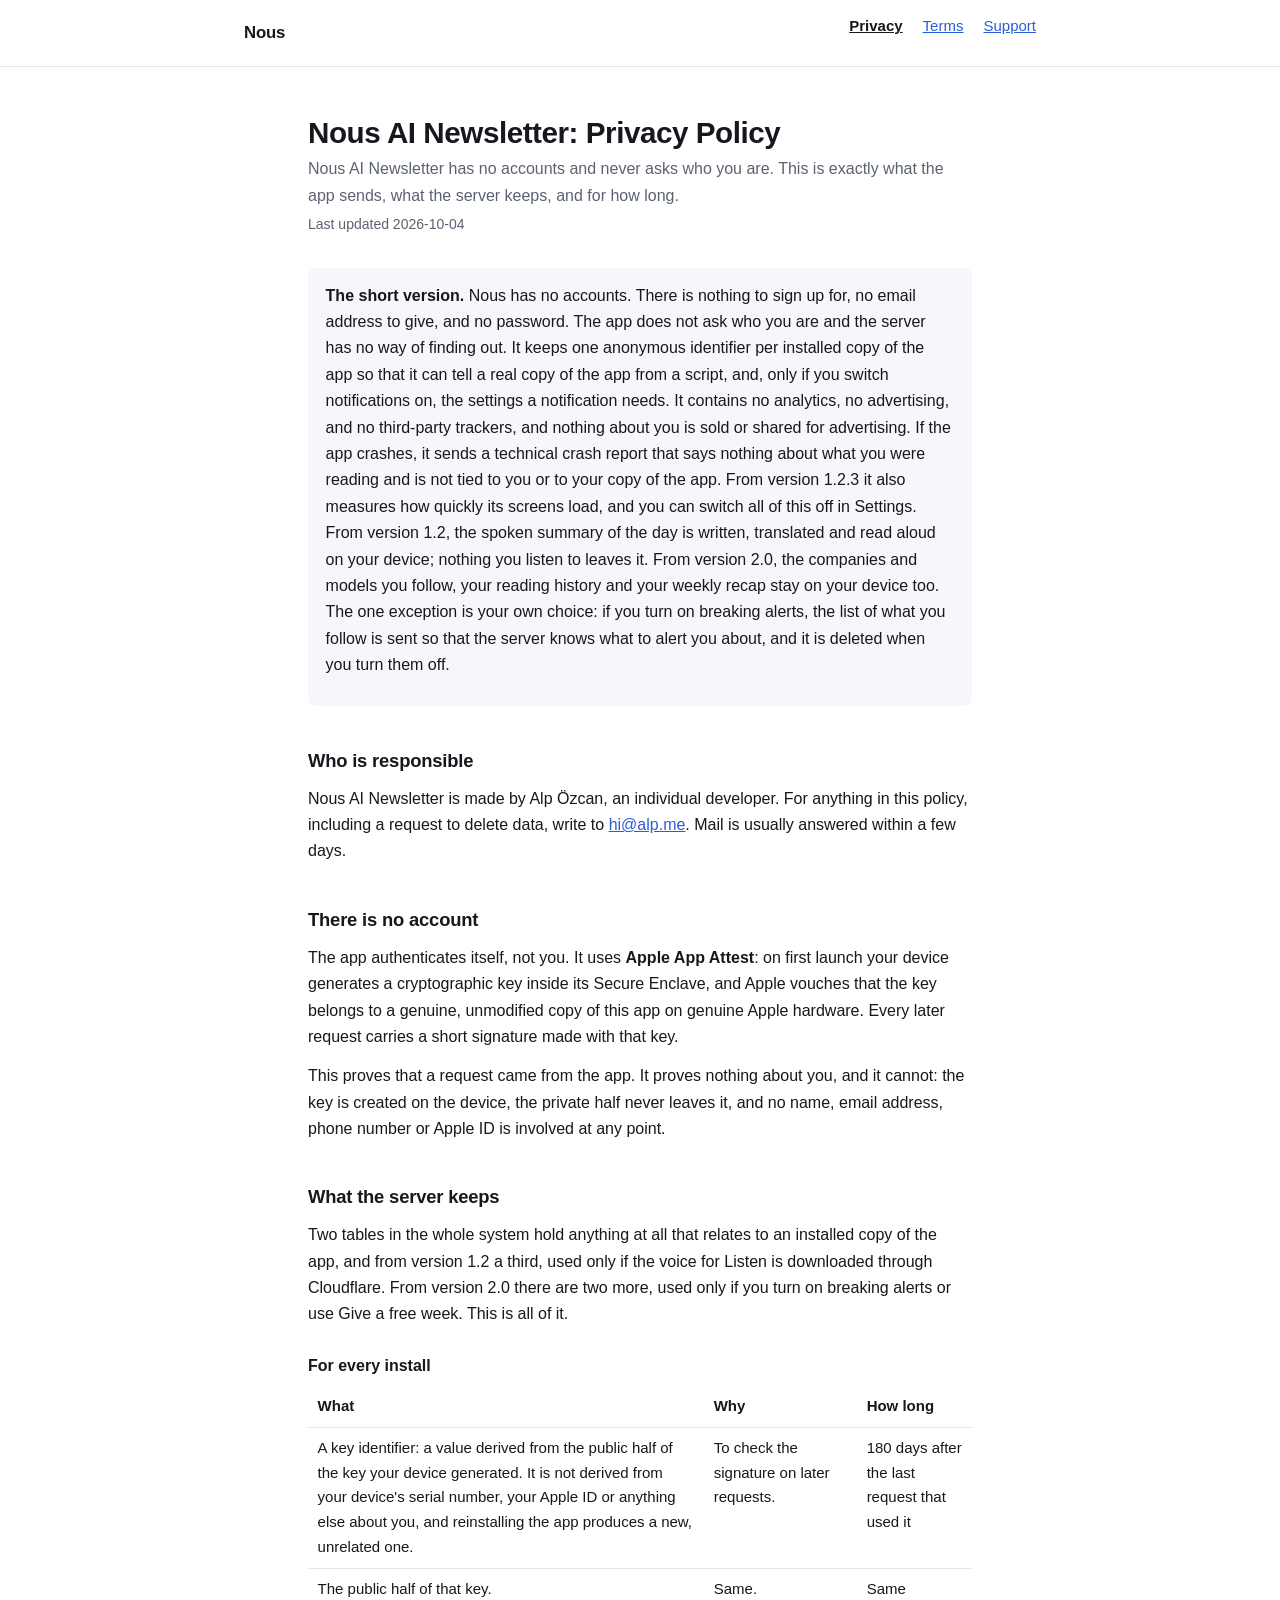
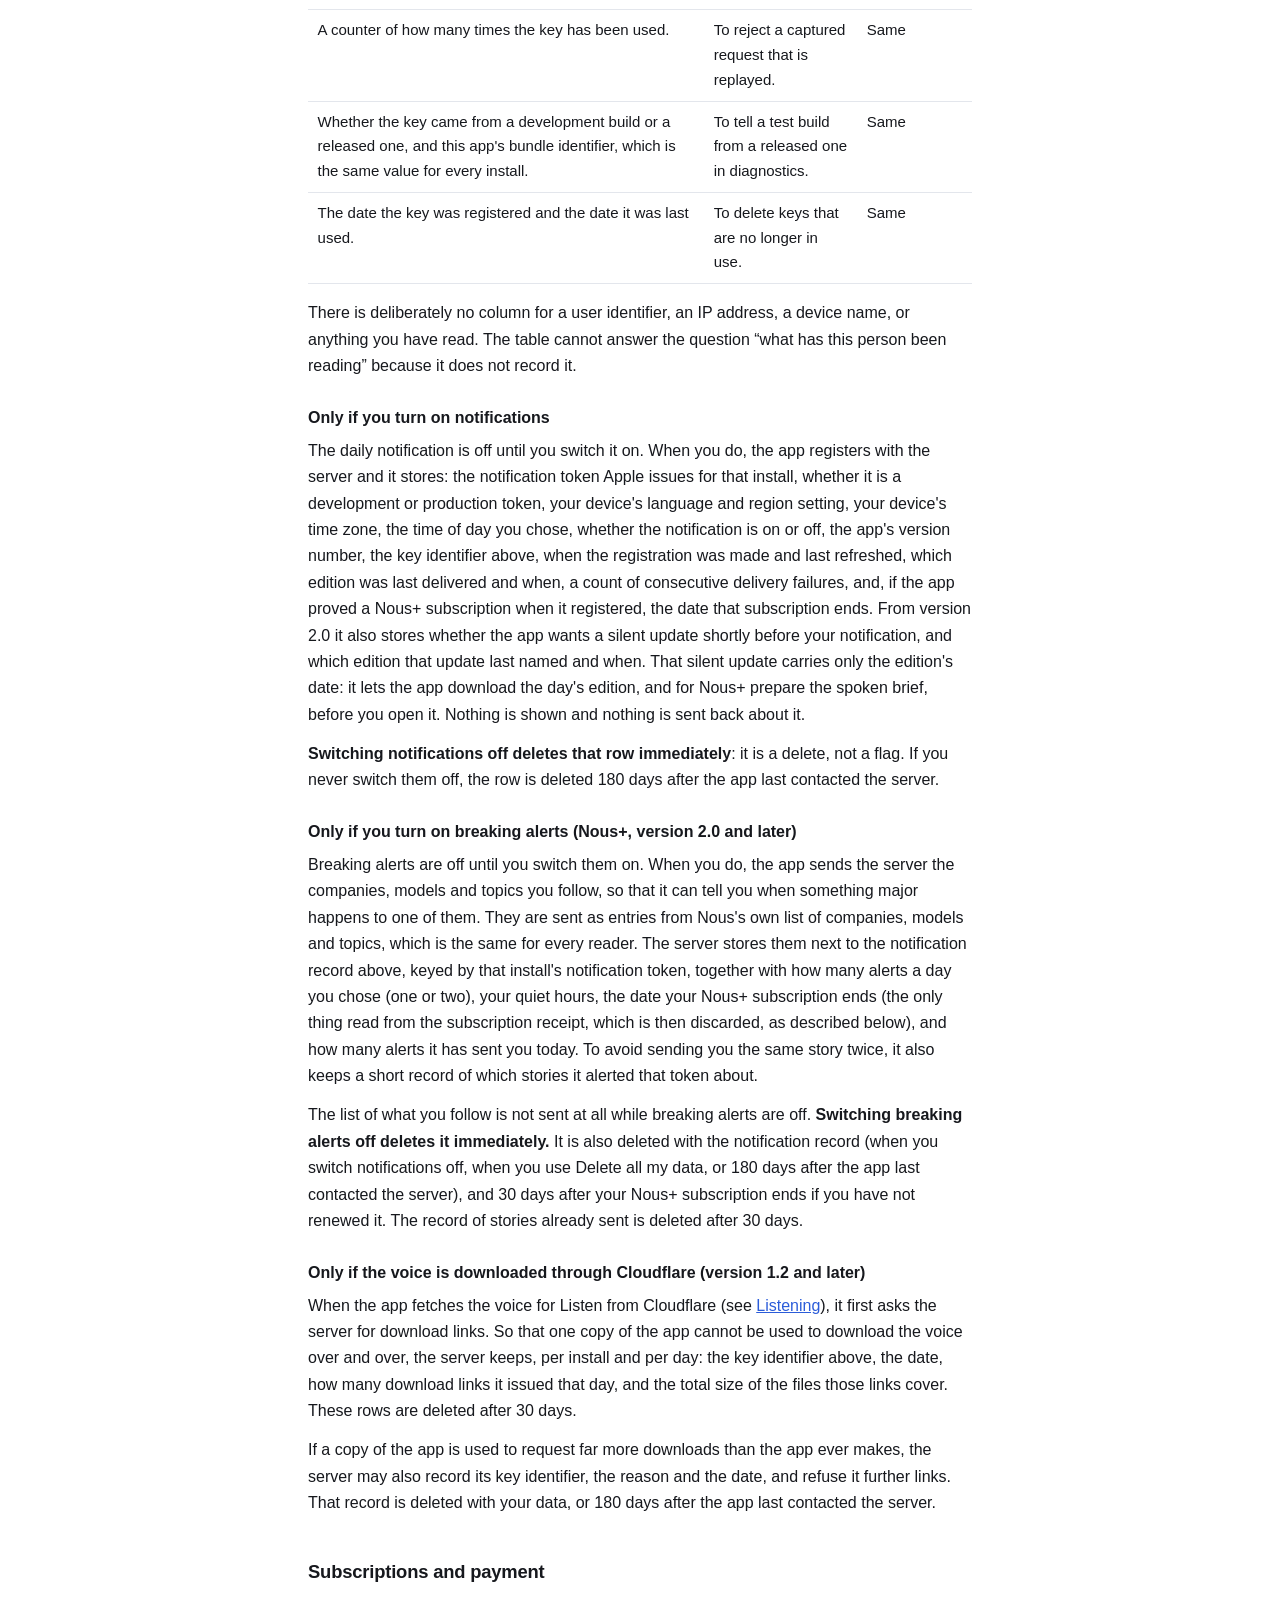
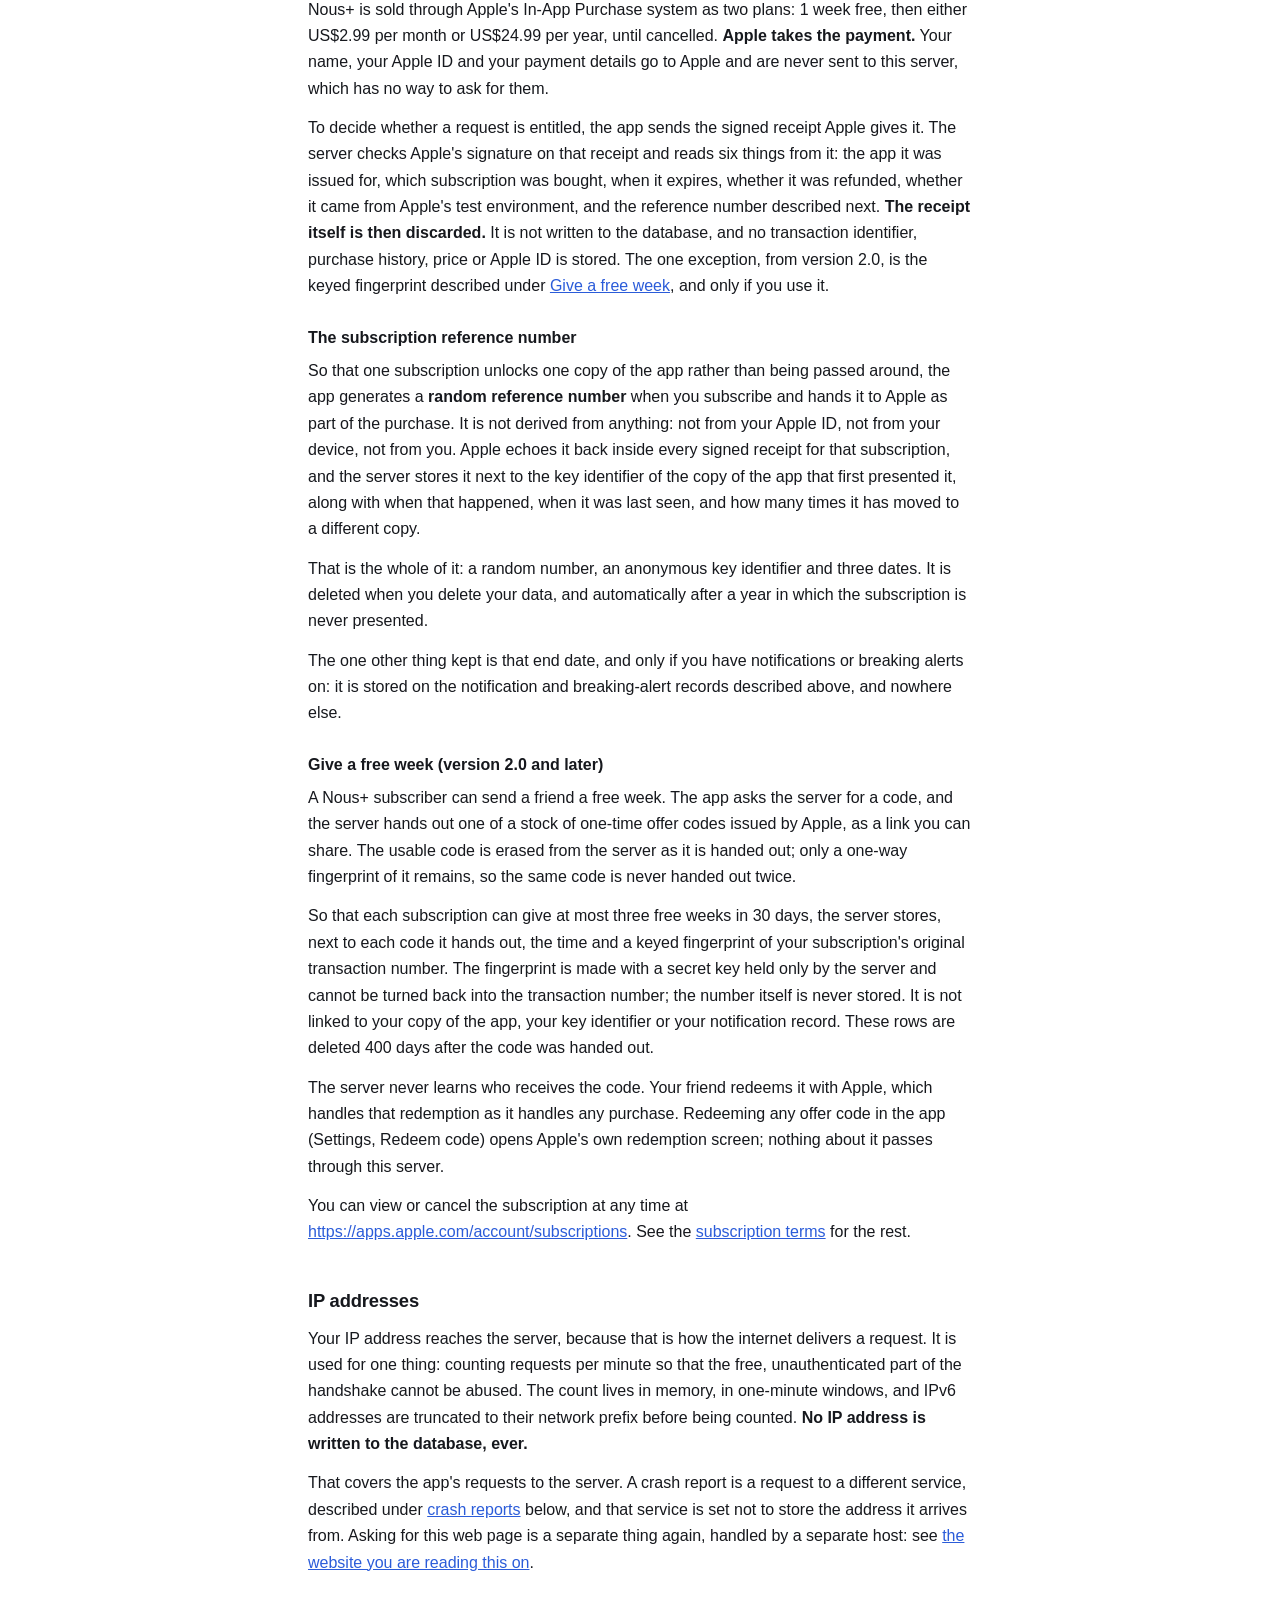
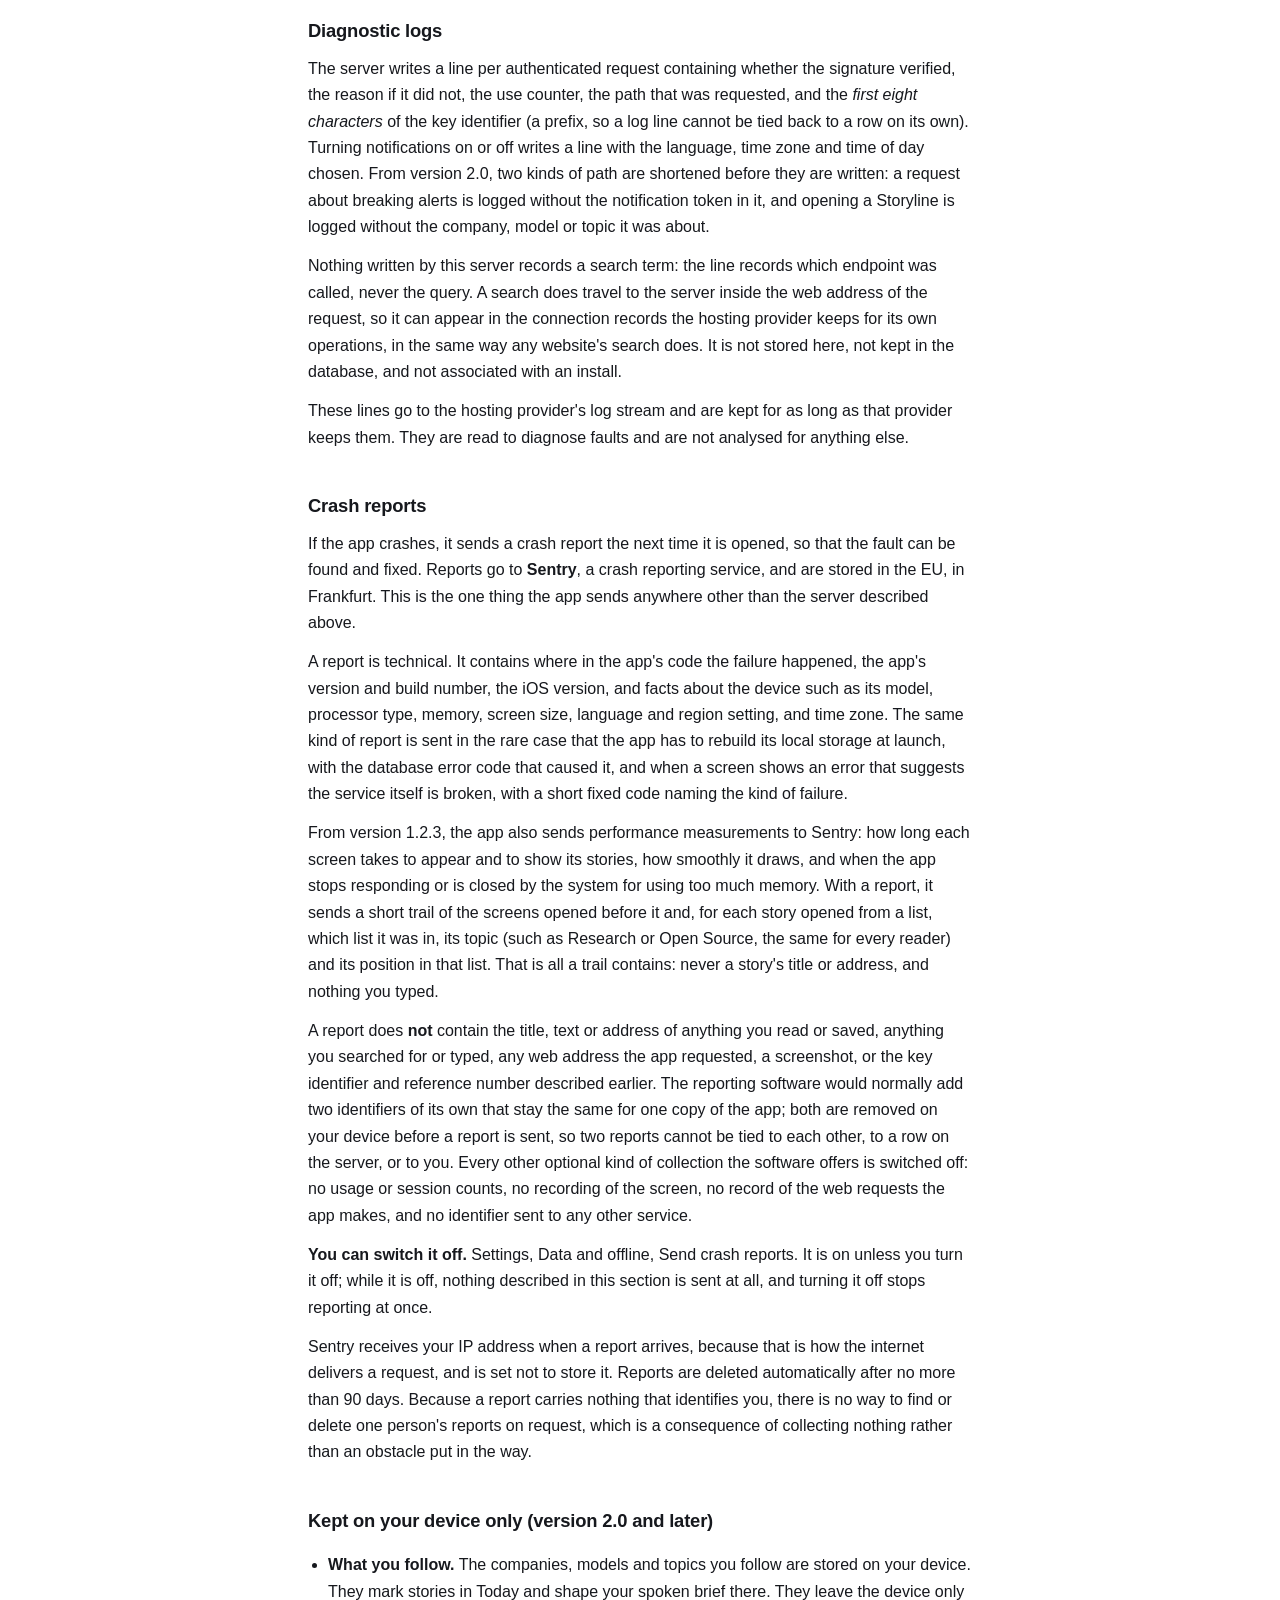
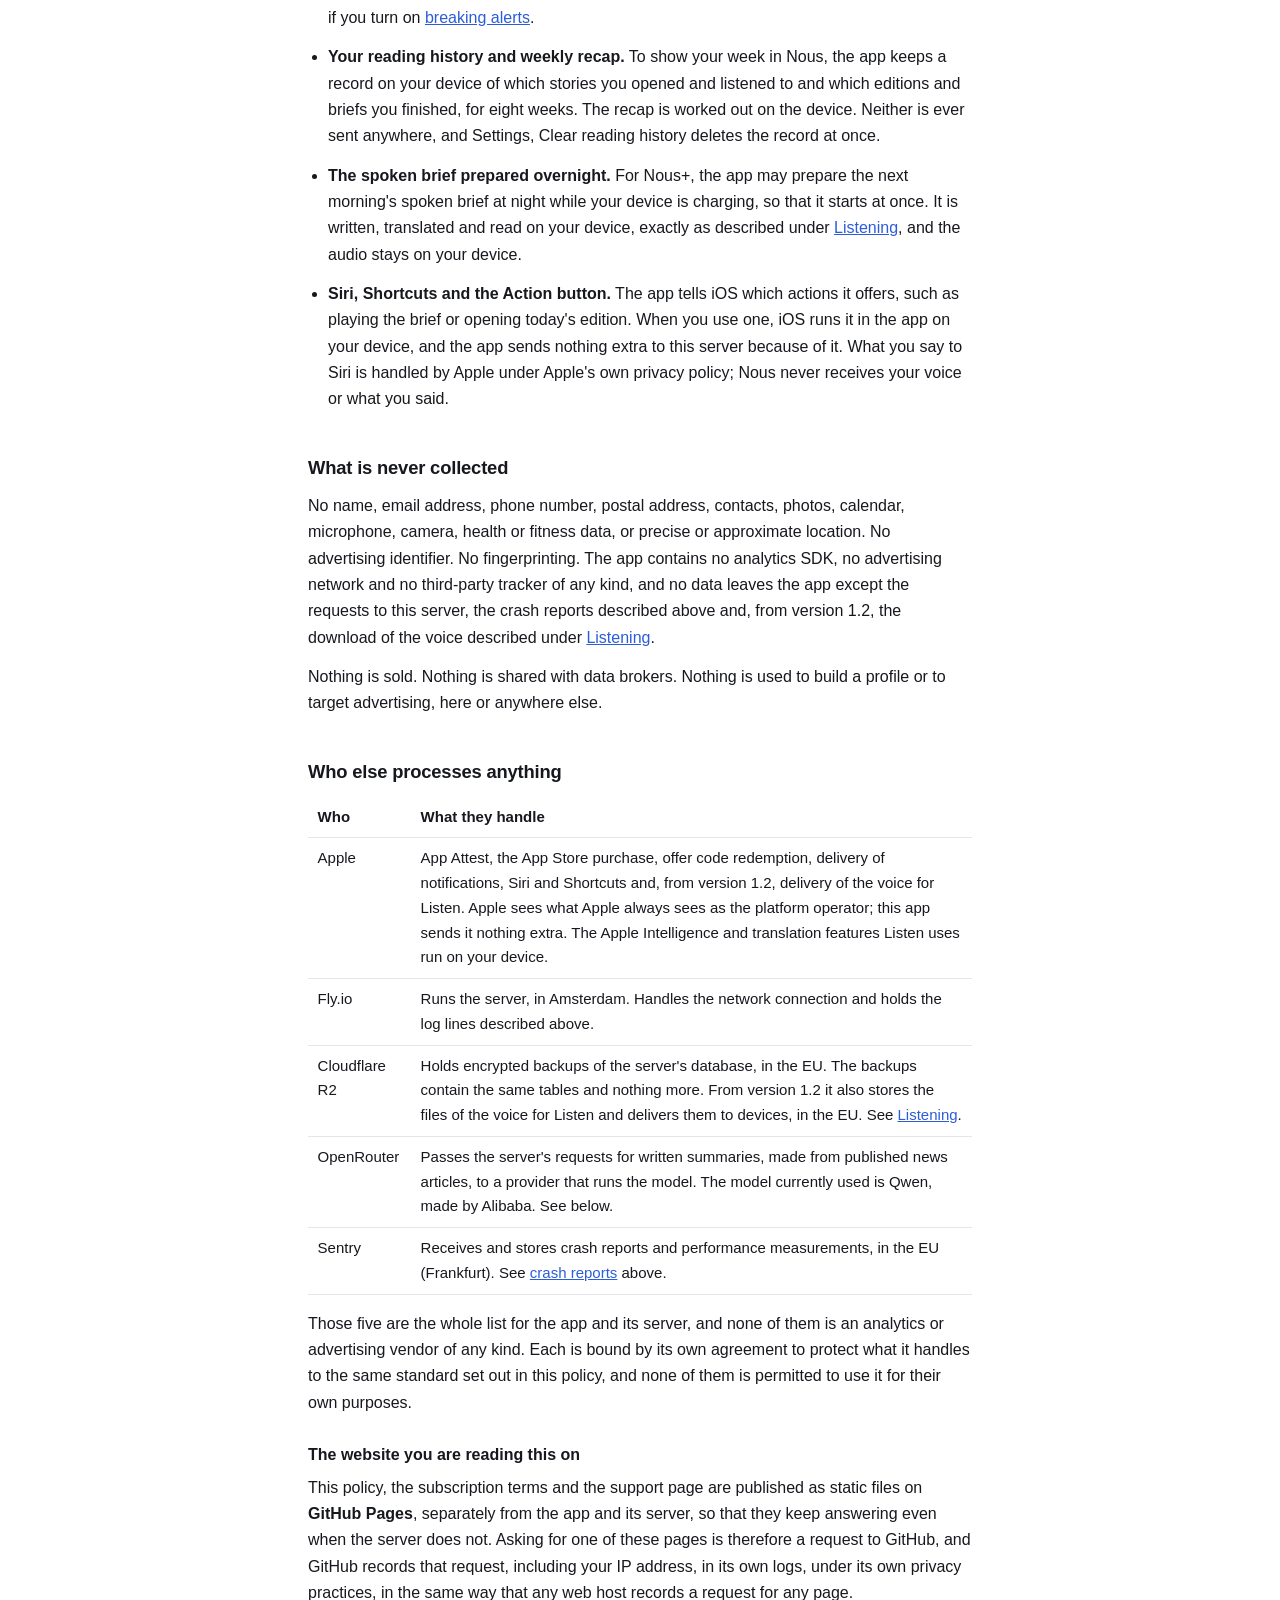
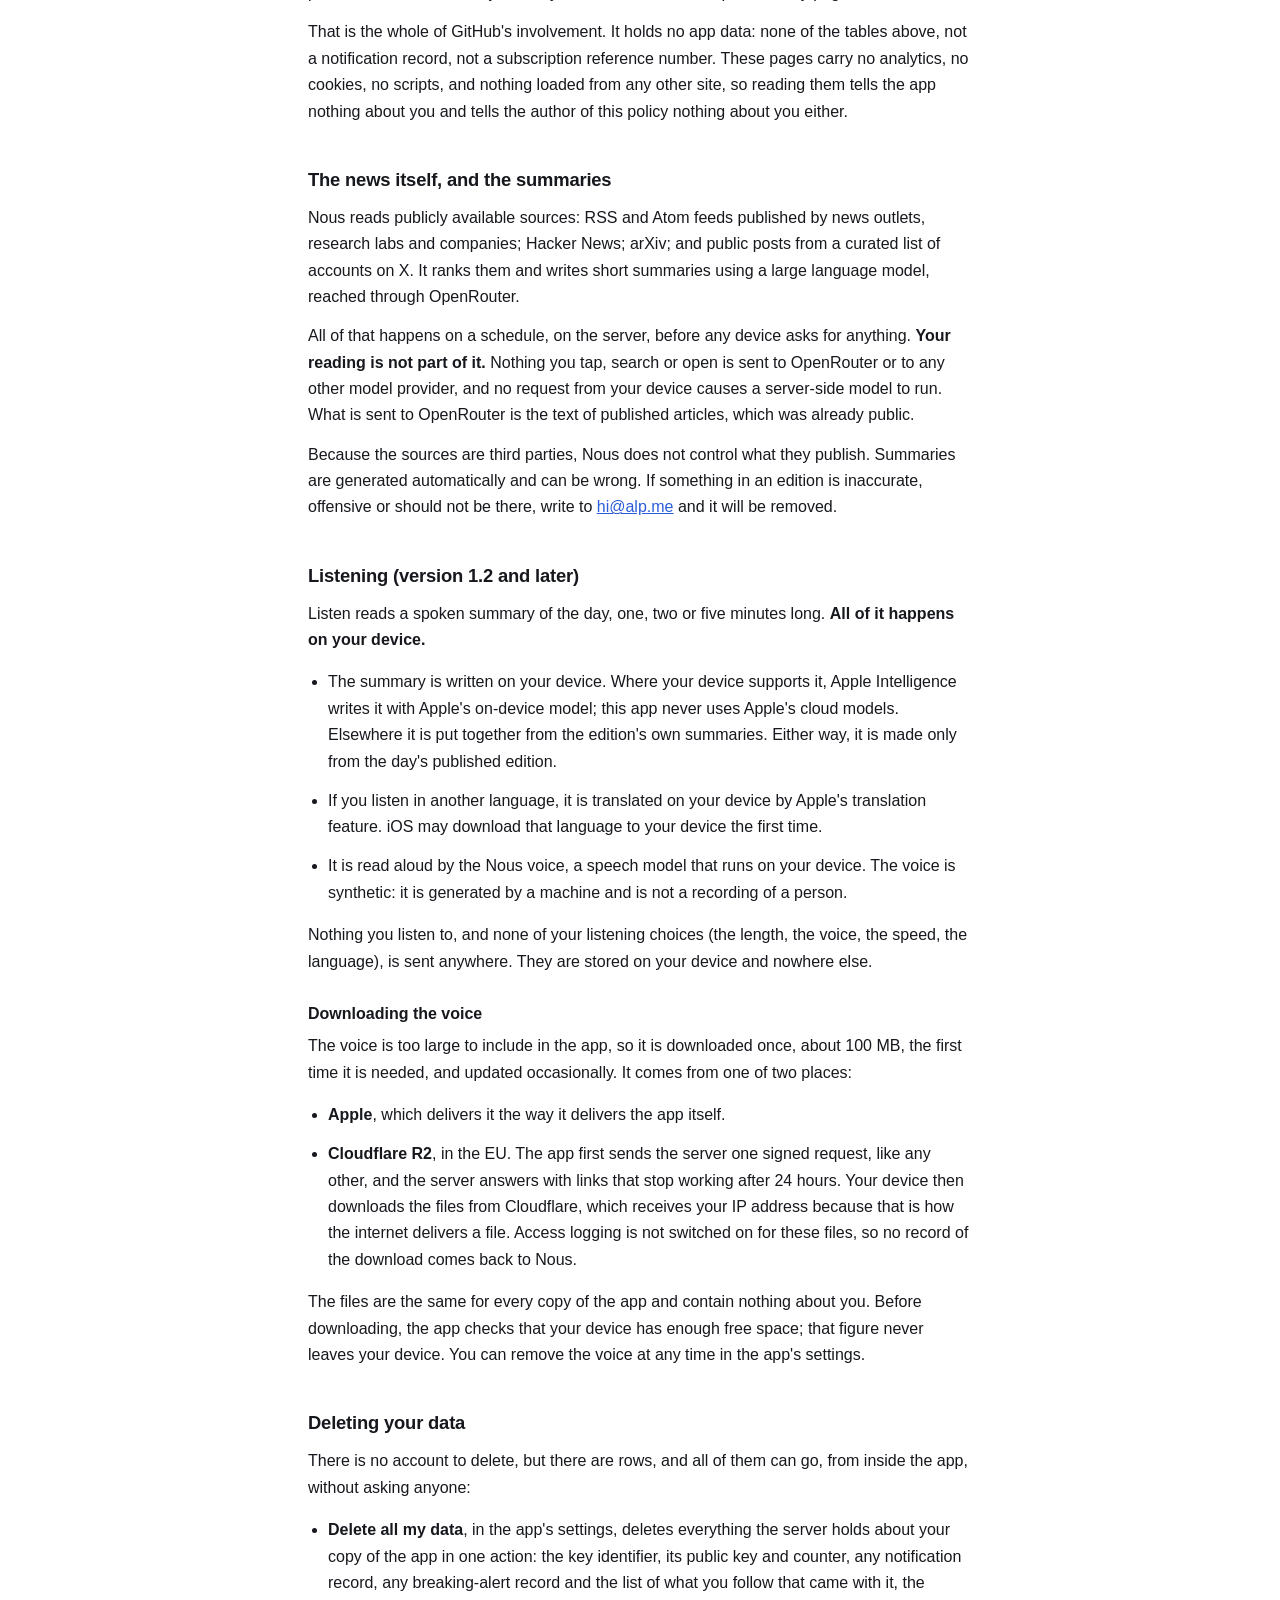
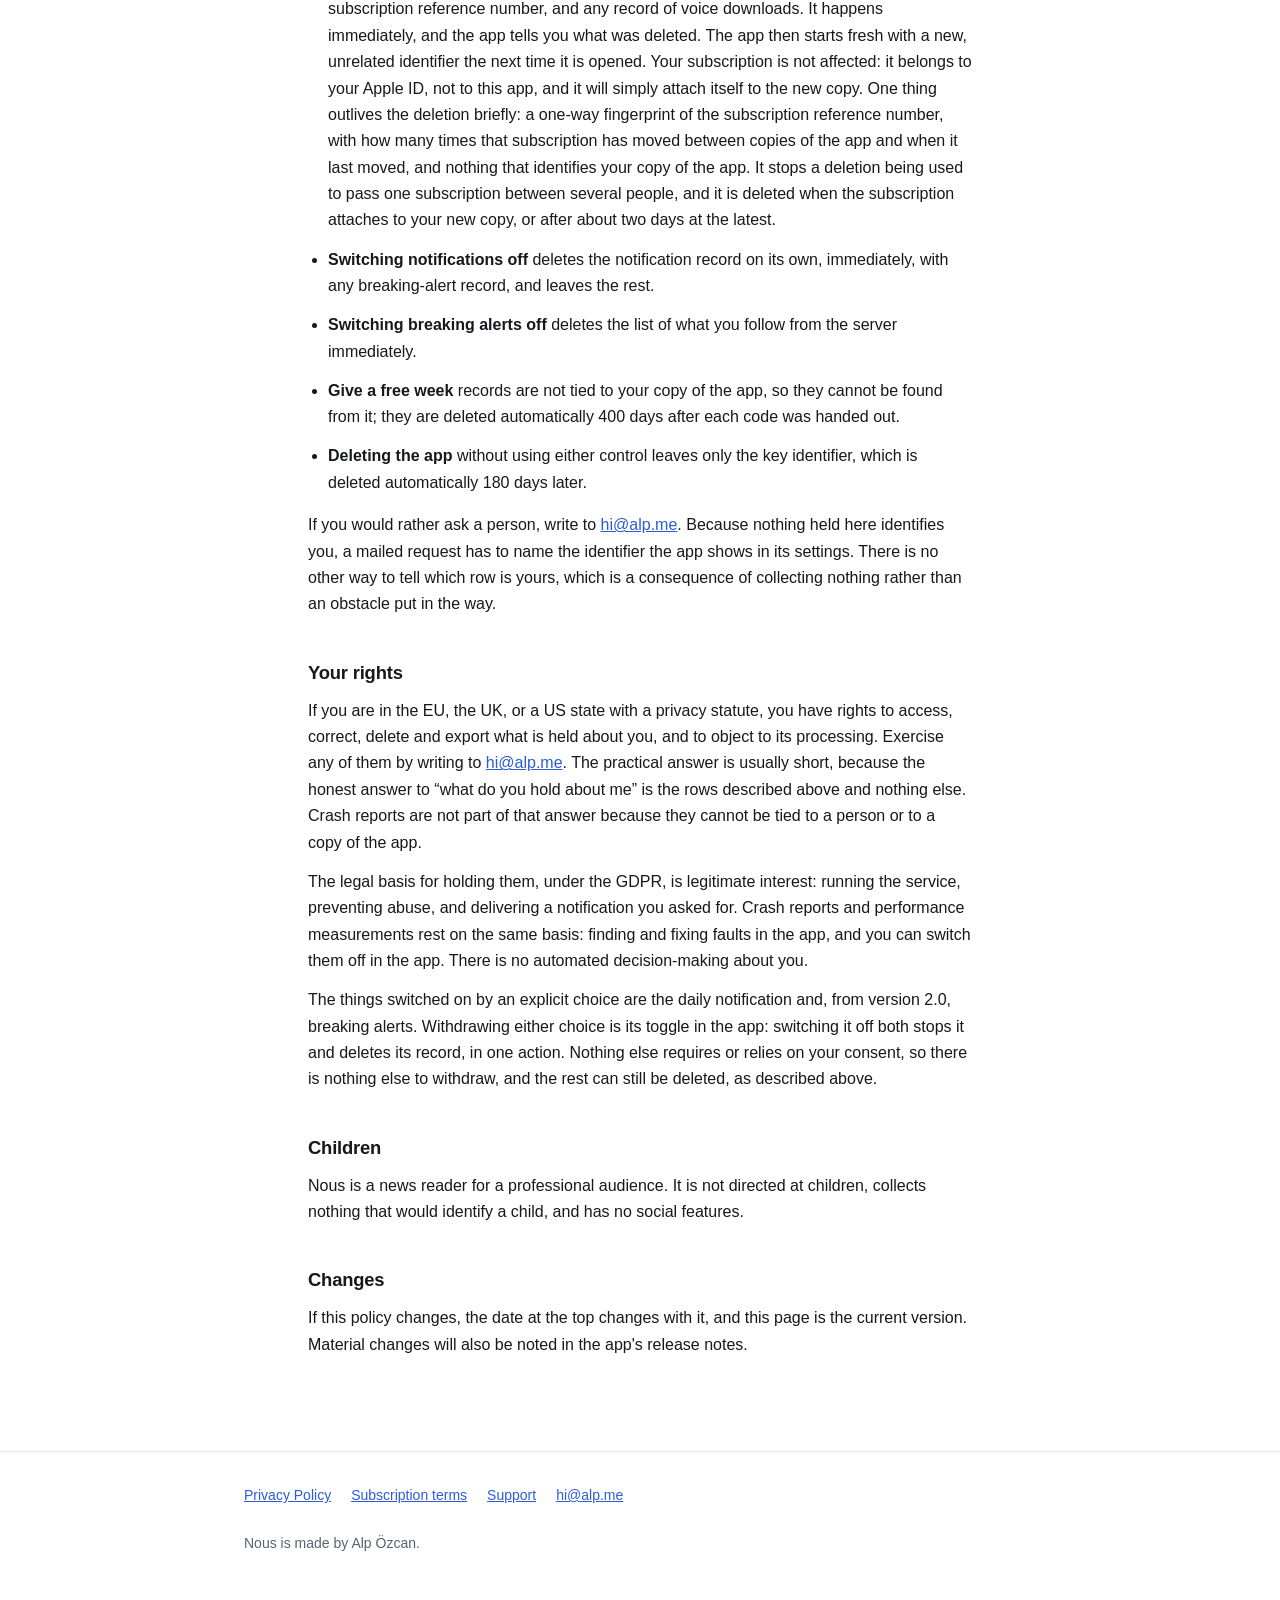
==== commit be01d390: "docs(privacy): what outlives Delete all my data, briefly The server now keeps a one-way fingerprint " ====
--- a/privacy/index.html
+++ b/privacy/index.html
@@ -404,7 +404,13 @@
   happens immediately, and the app tells you what was deleted. The app then starts
   fresh with a new, unrelated identifier the next time it is opened. Your
   subscription is not affected: it belongs to your Apple ID, not to this app,
-  and it will simply attach itself to the new copy.</li>
+  and it will simply attach itself to the new copy. One thing outlives the
+  deletion briefly: a one-way fingerprint of the subscription reference number,
+  with how many times that subscription has moved between copies of the app and
+  when it last moved, and nothing that identifies your copy of the app. It stops
+  a deletion being used to pass one subscription between several people, and it
+  is deleted when the subscription attaches to your new copy, or after about two
+  days at the latest.</li>
   <li><strong>Switching notifications off</strong> deletes the notification record
   on its own, immediately, with any breaking-alert record, and leaves the rest.</li>
   <li><strong>Switching breaking alerts off</strong> deletes the list of what you
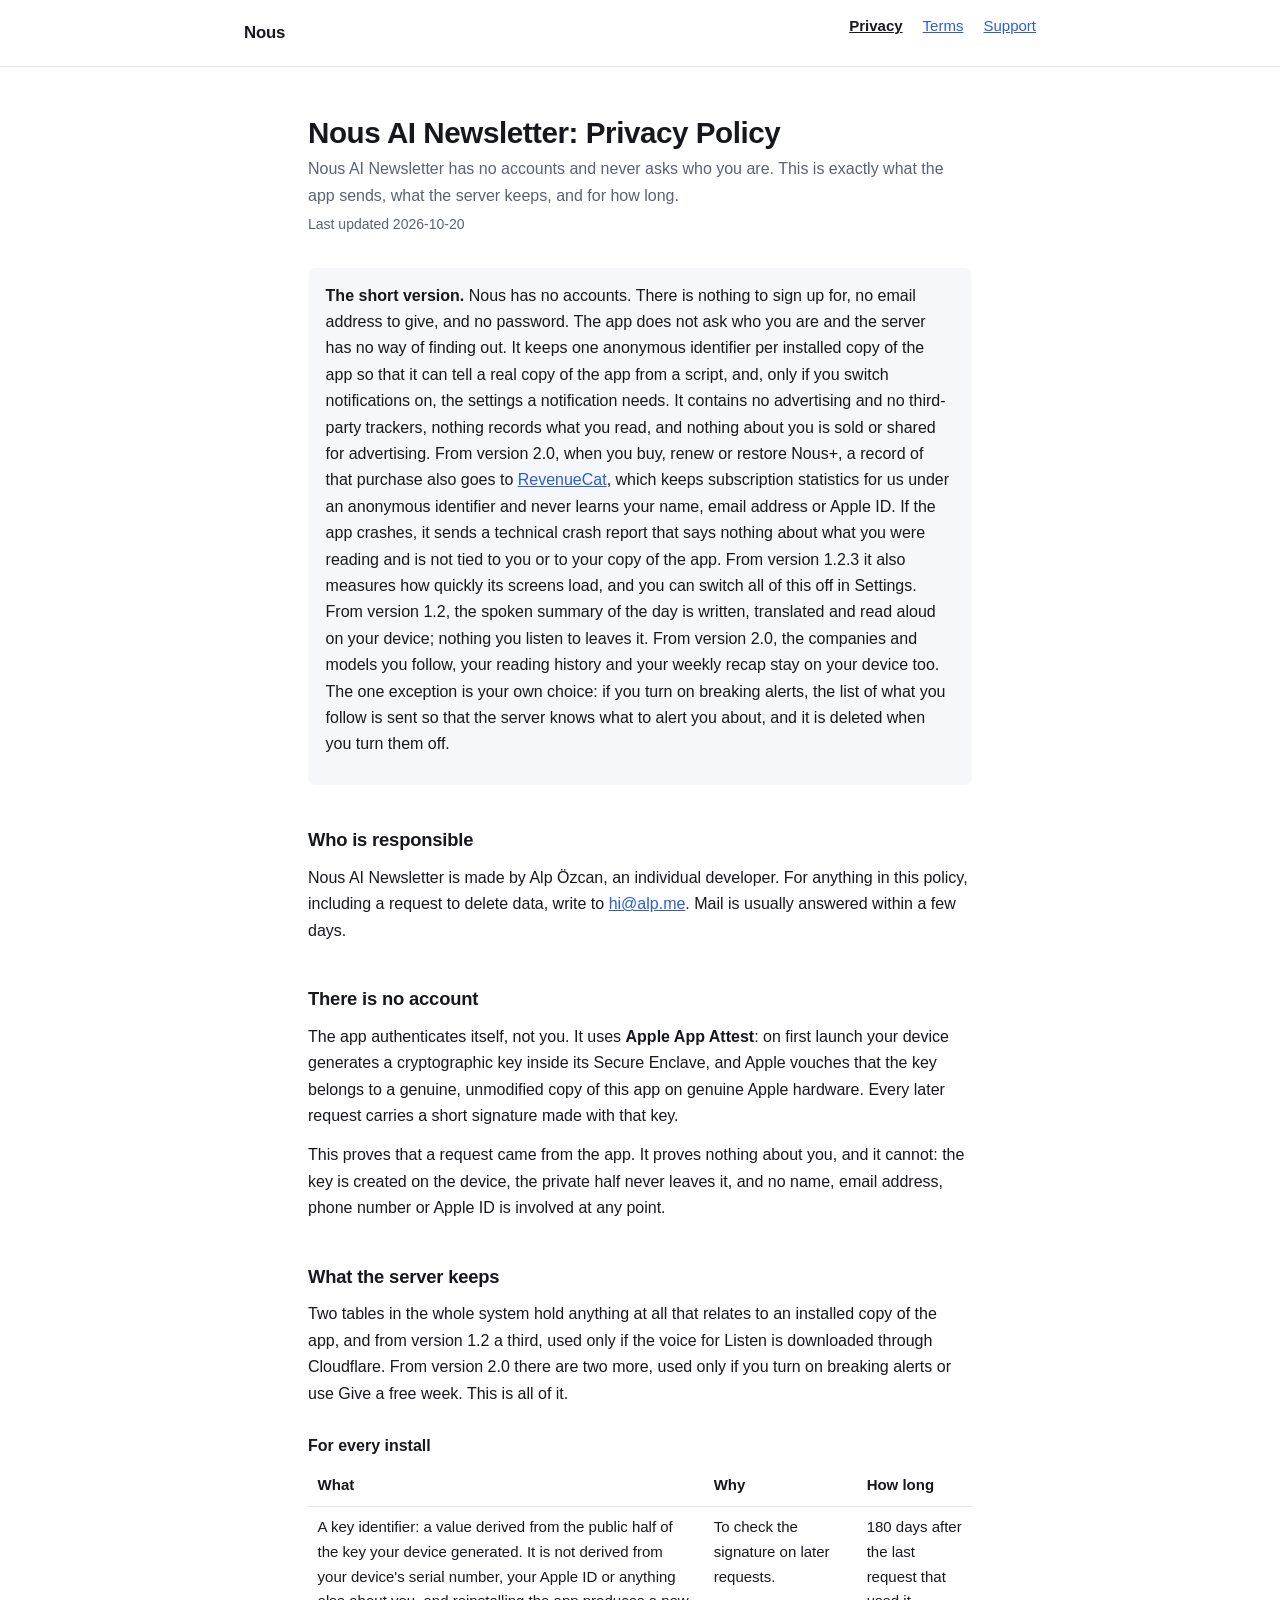
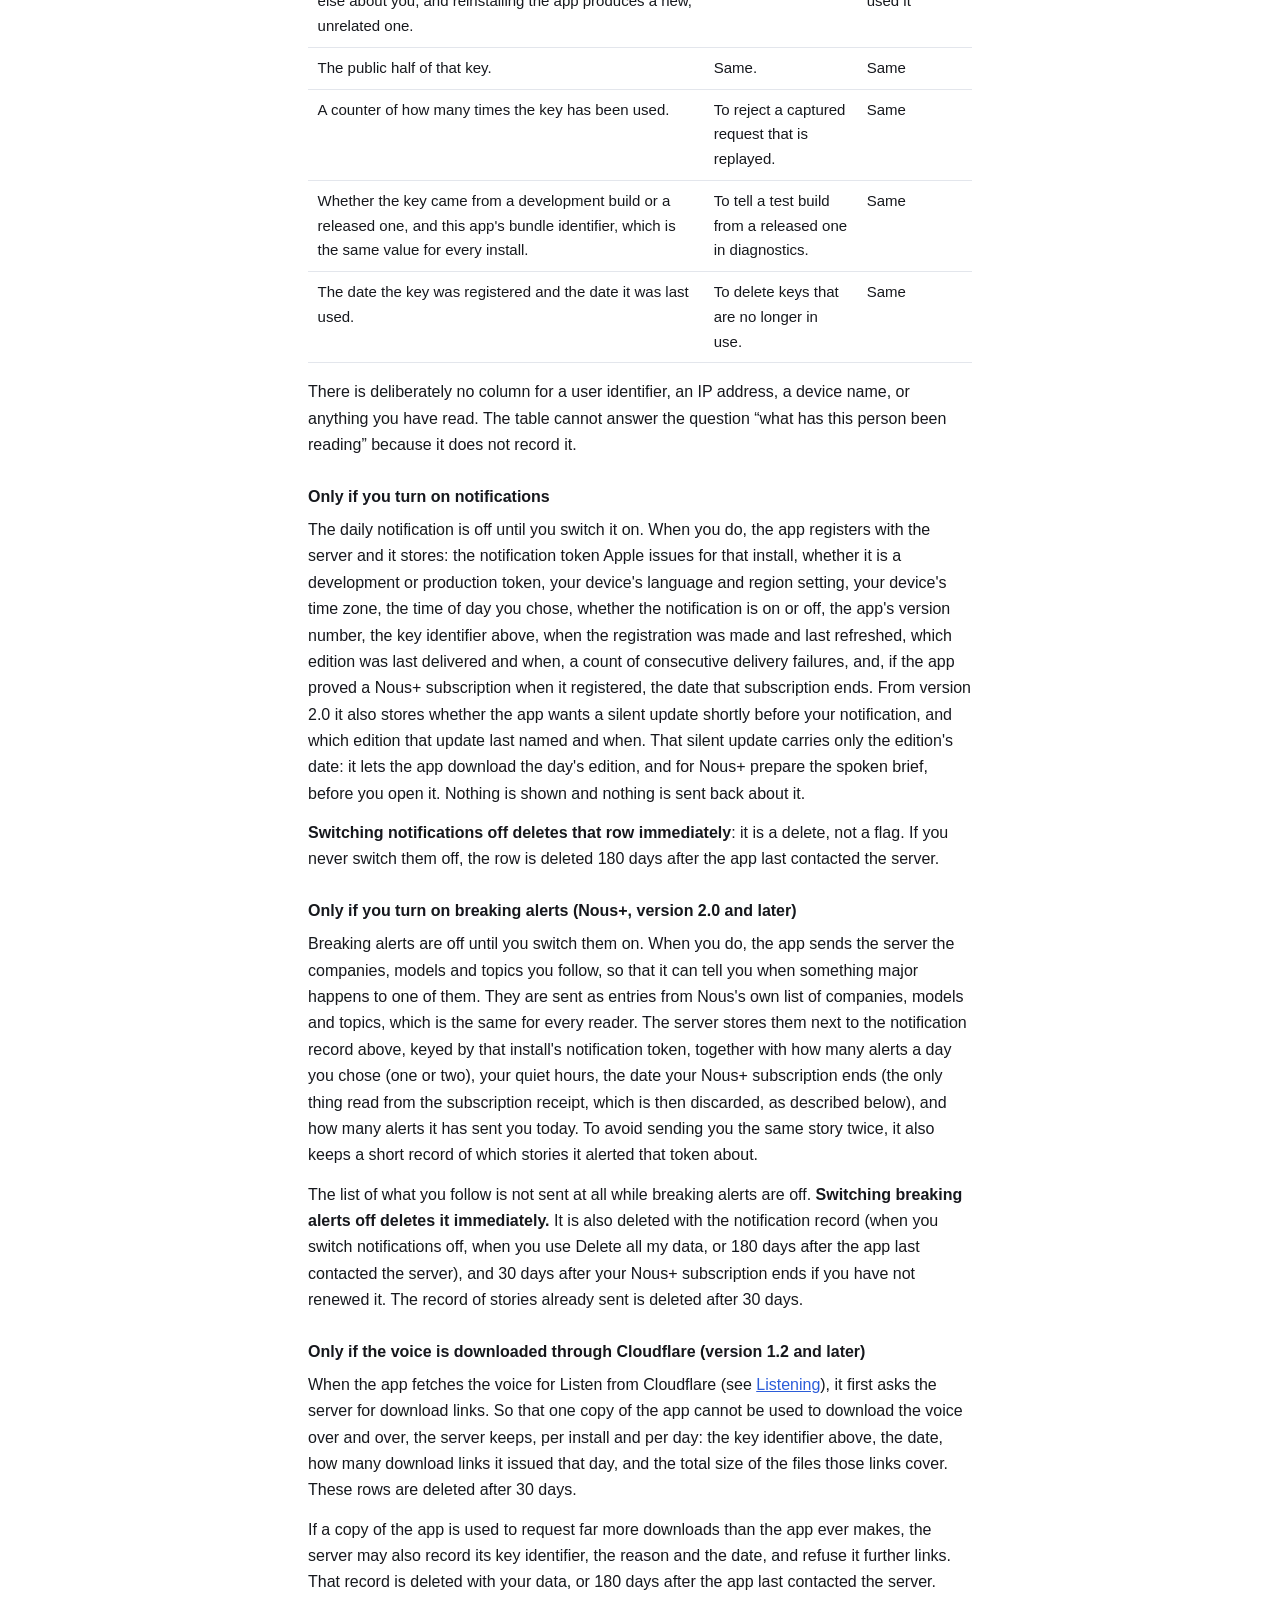
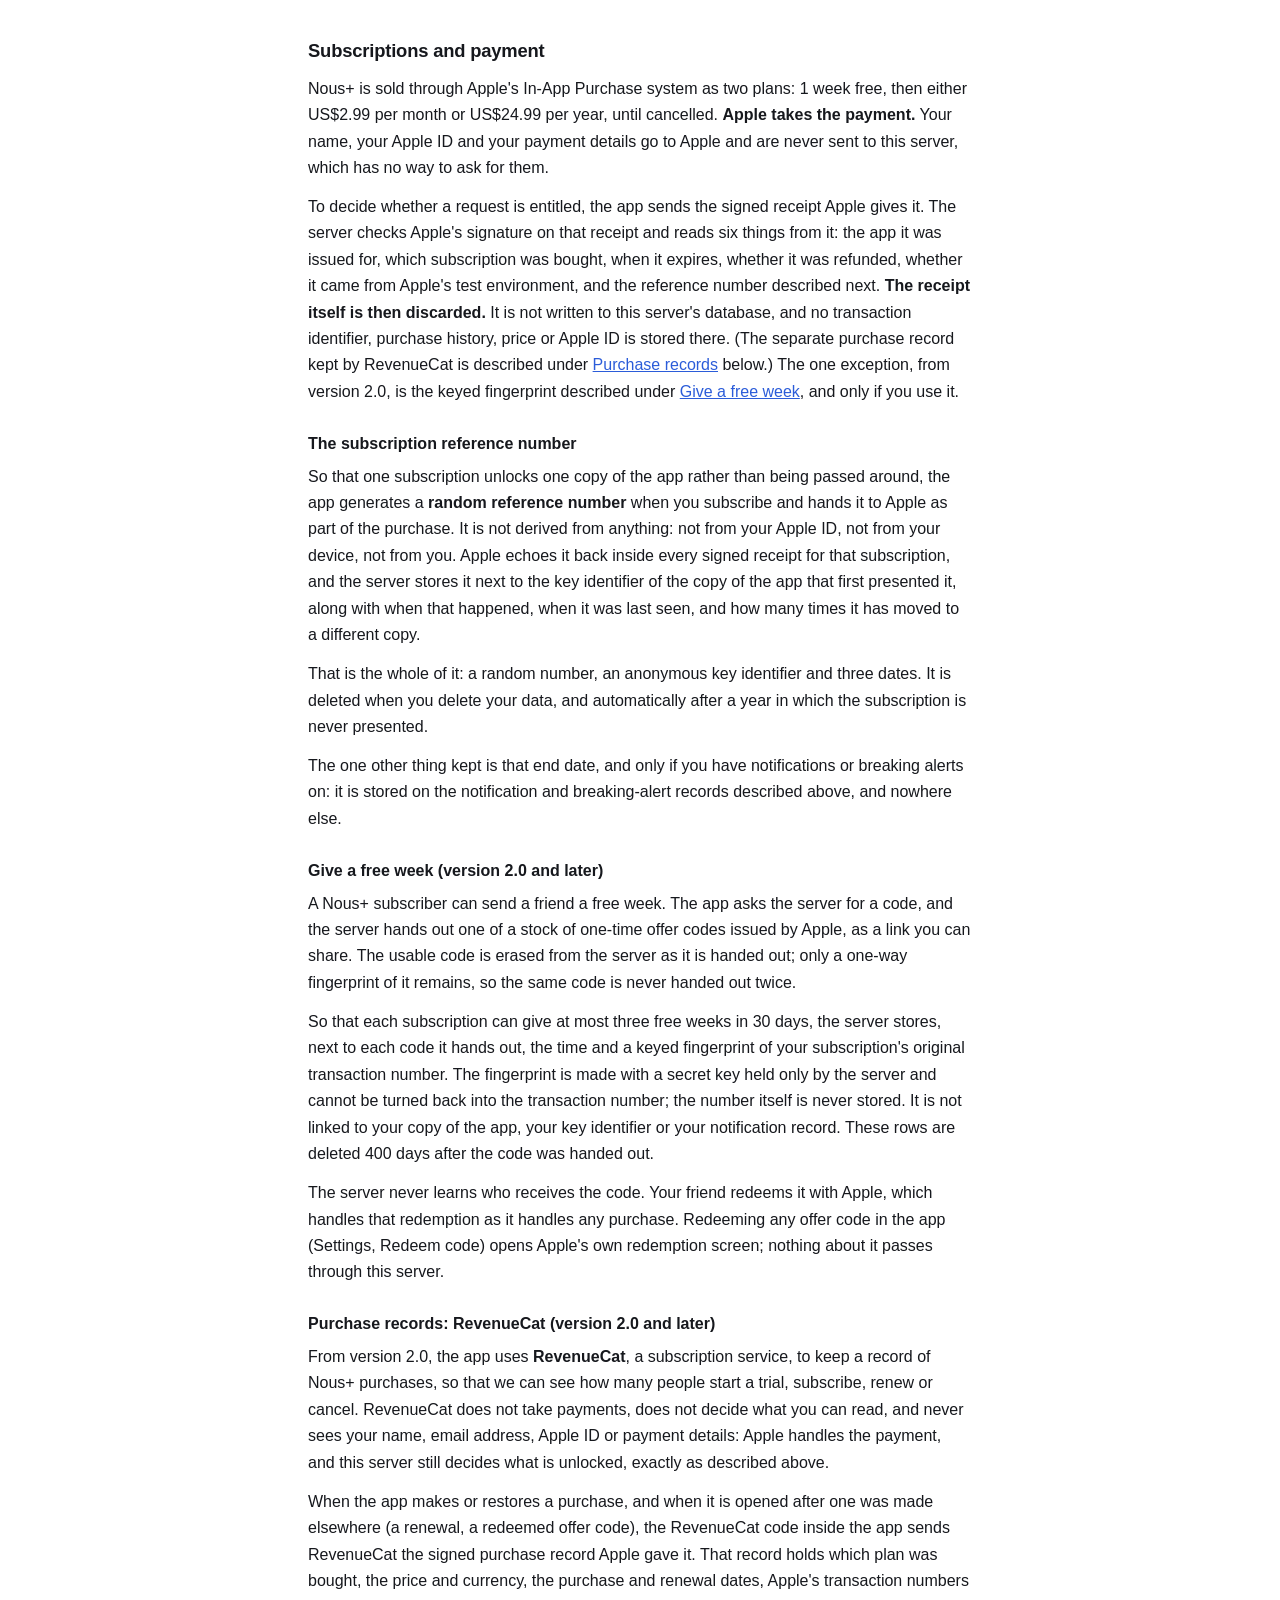
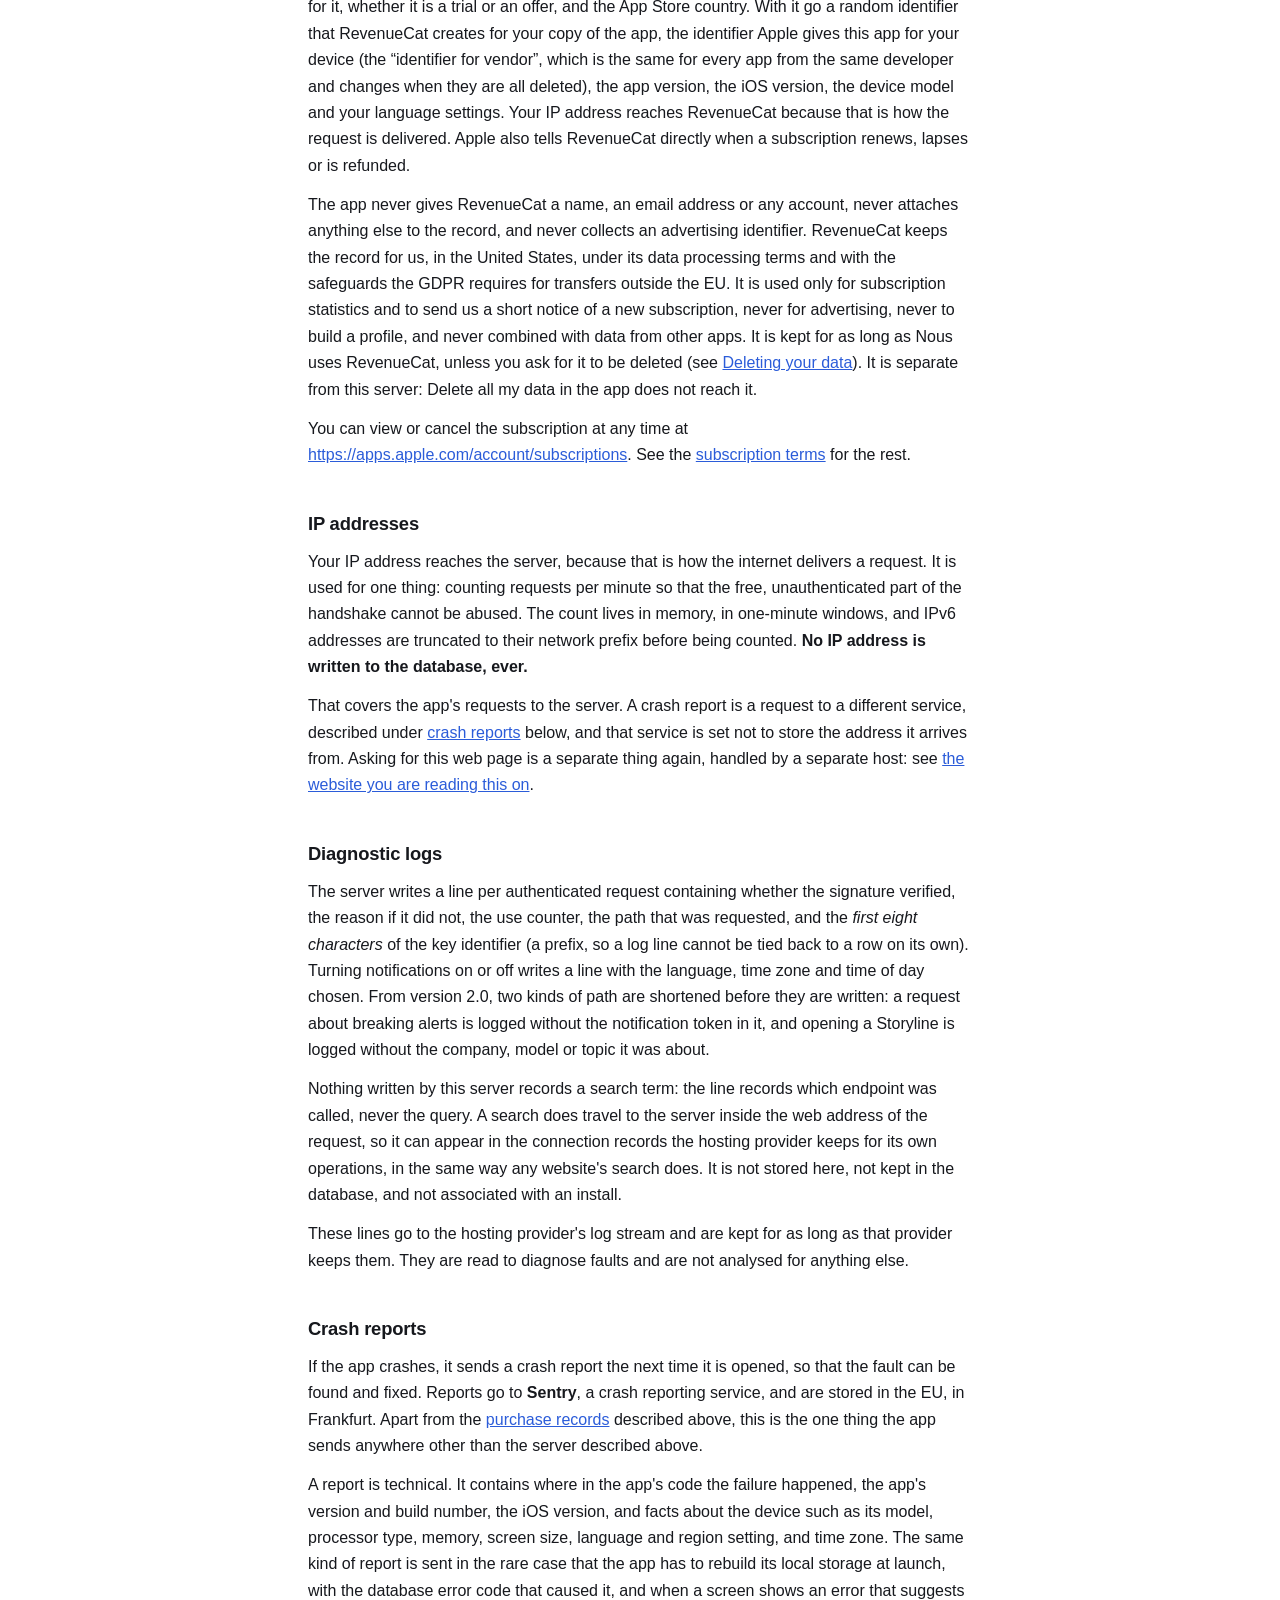
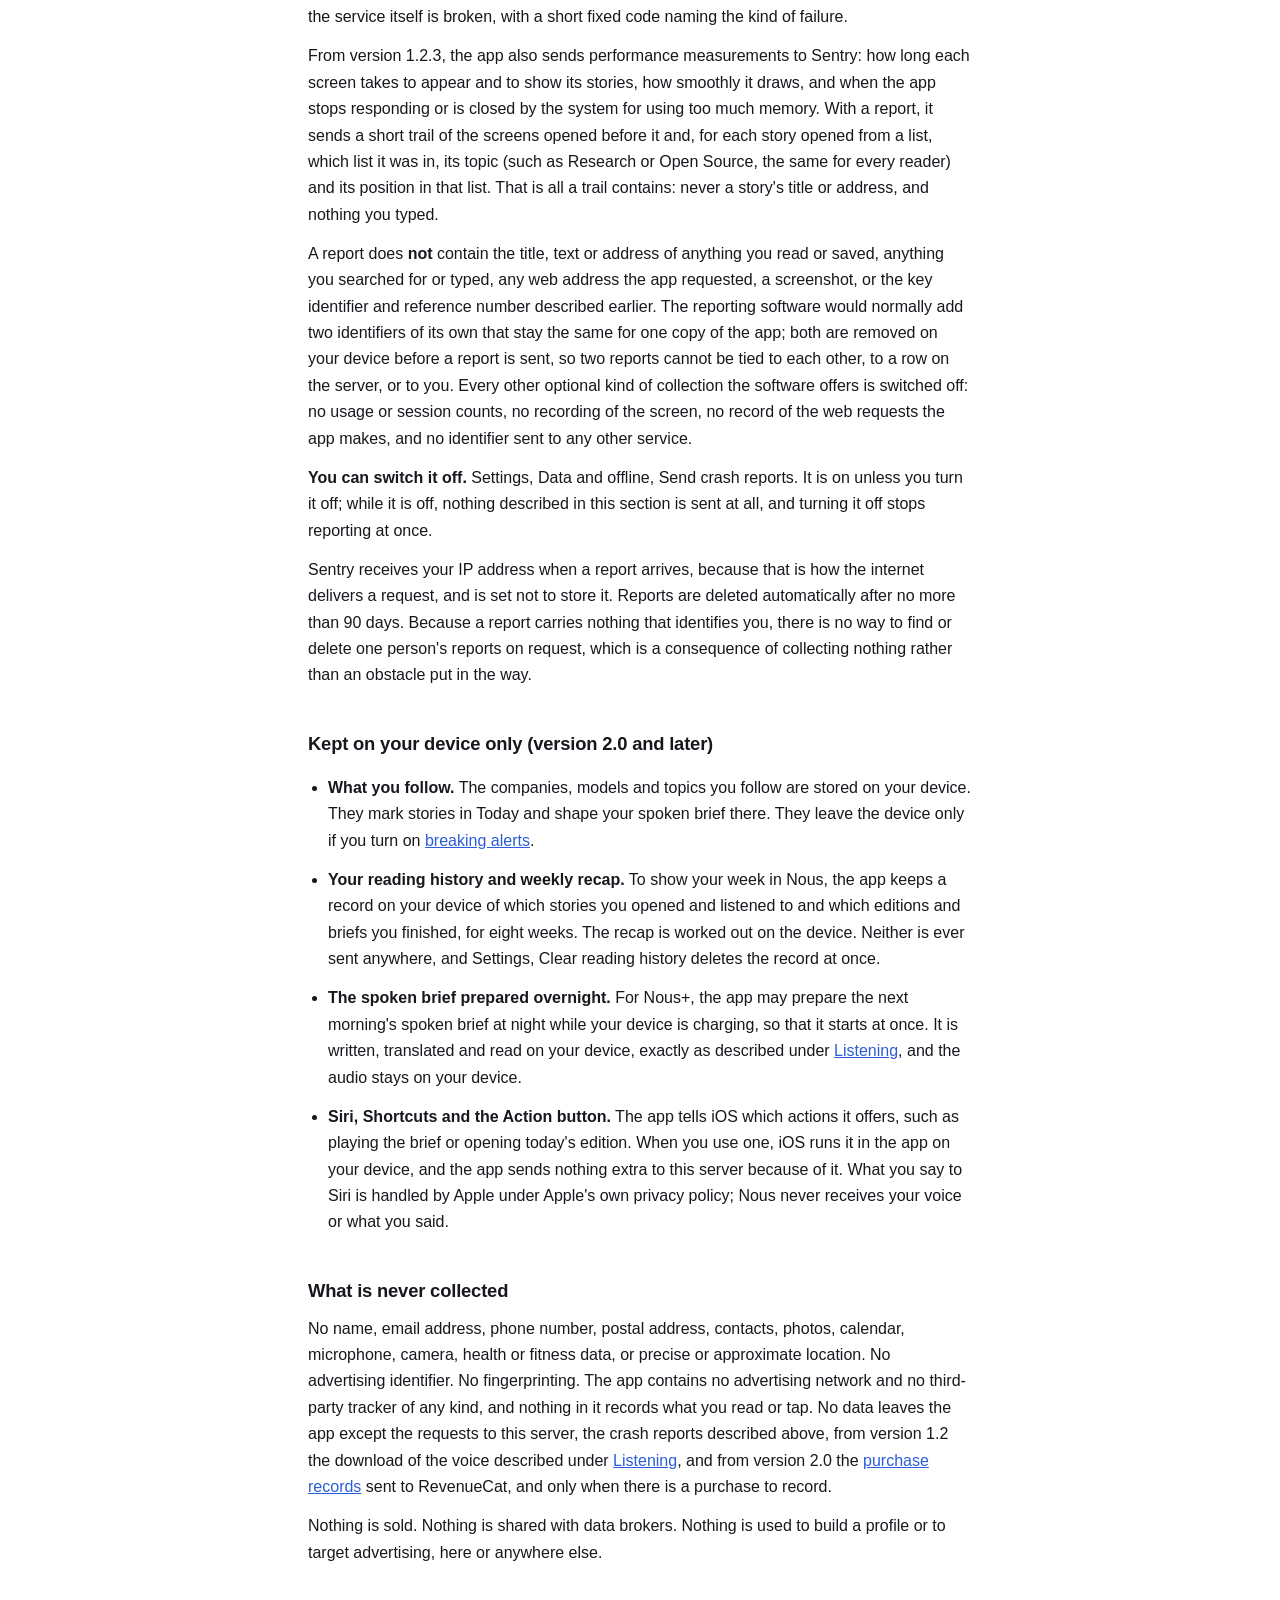
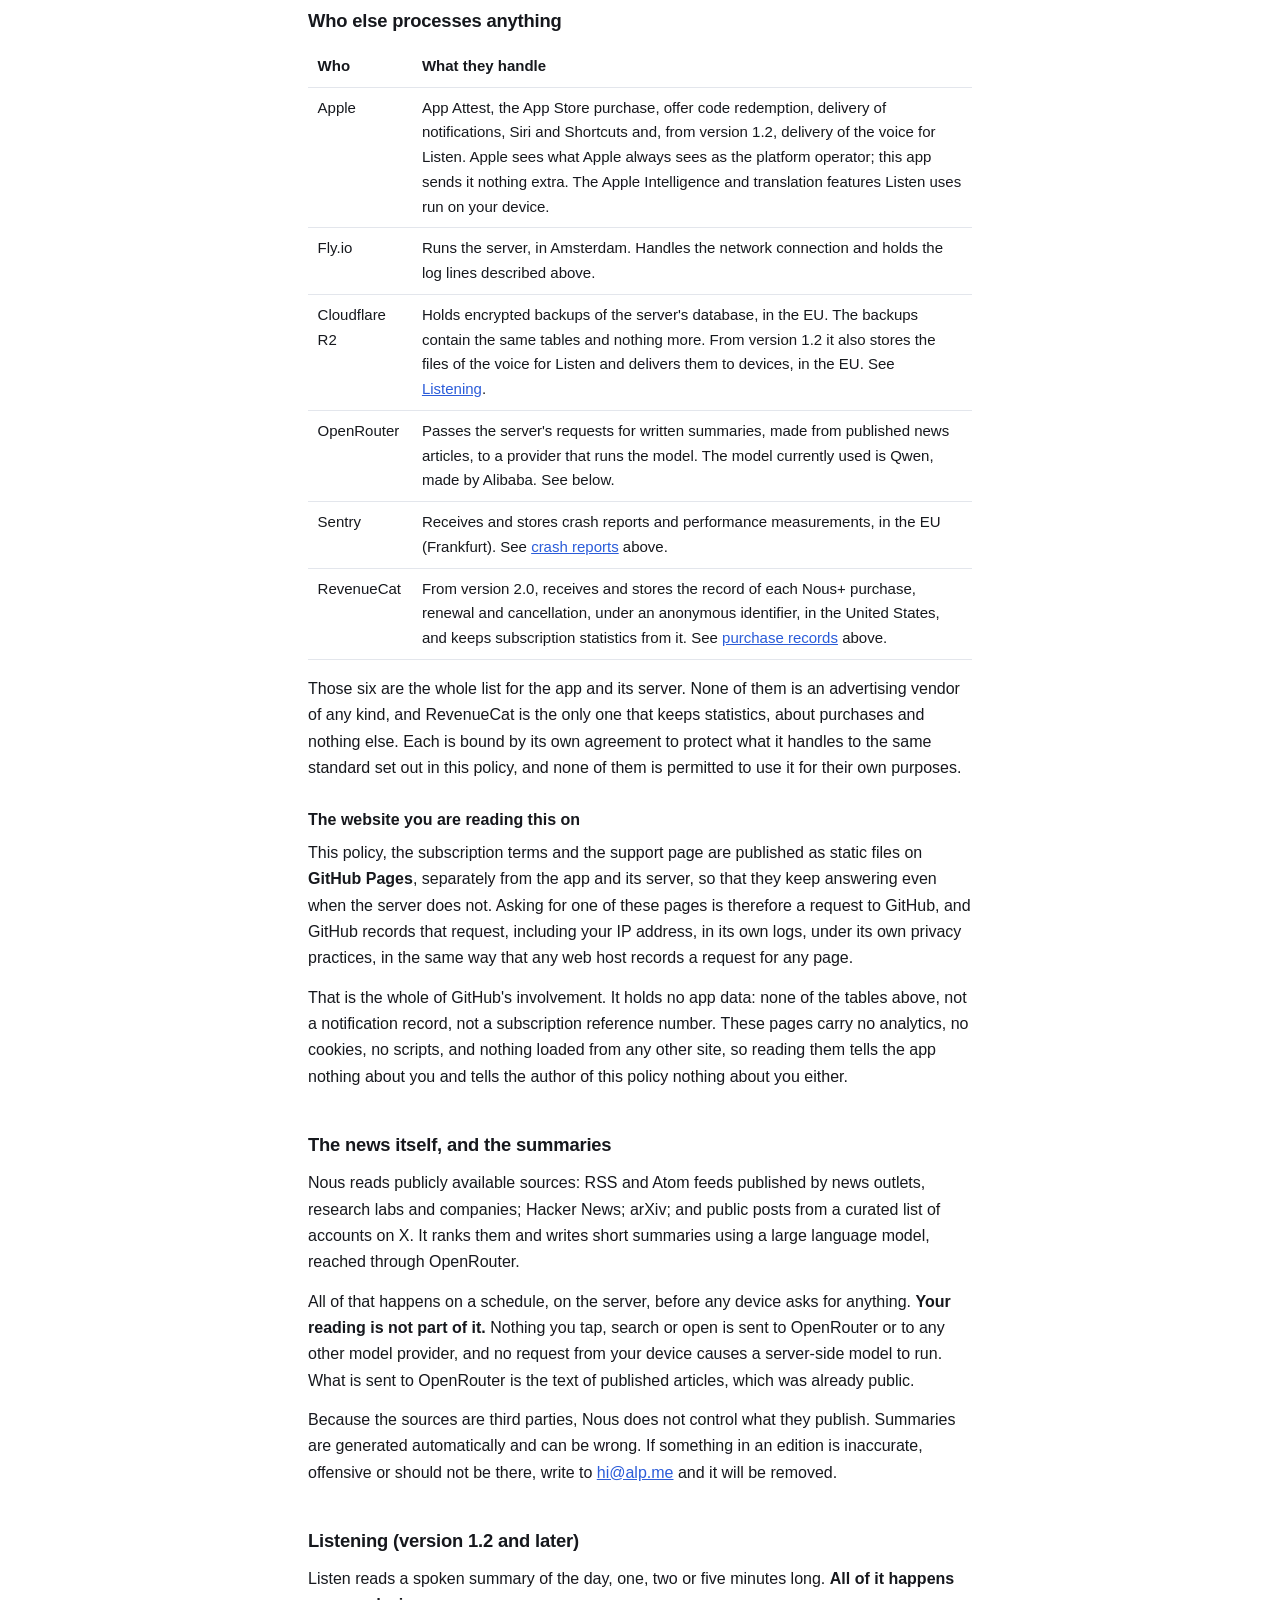
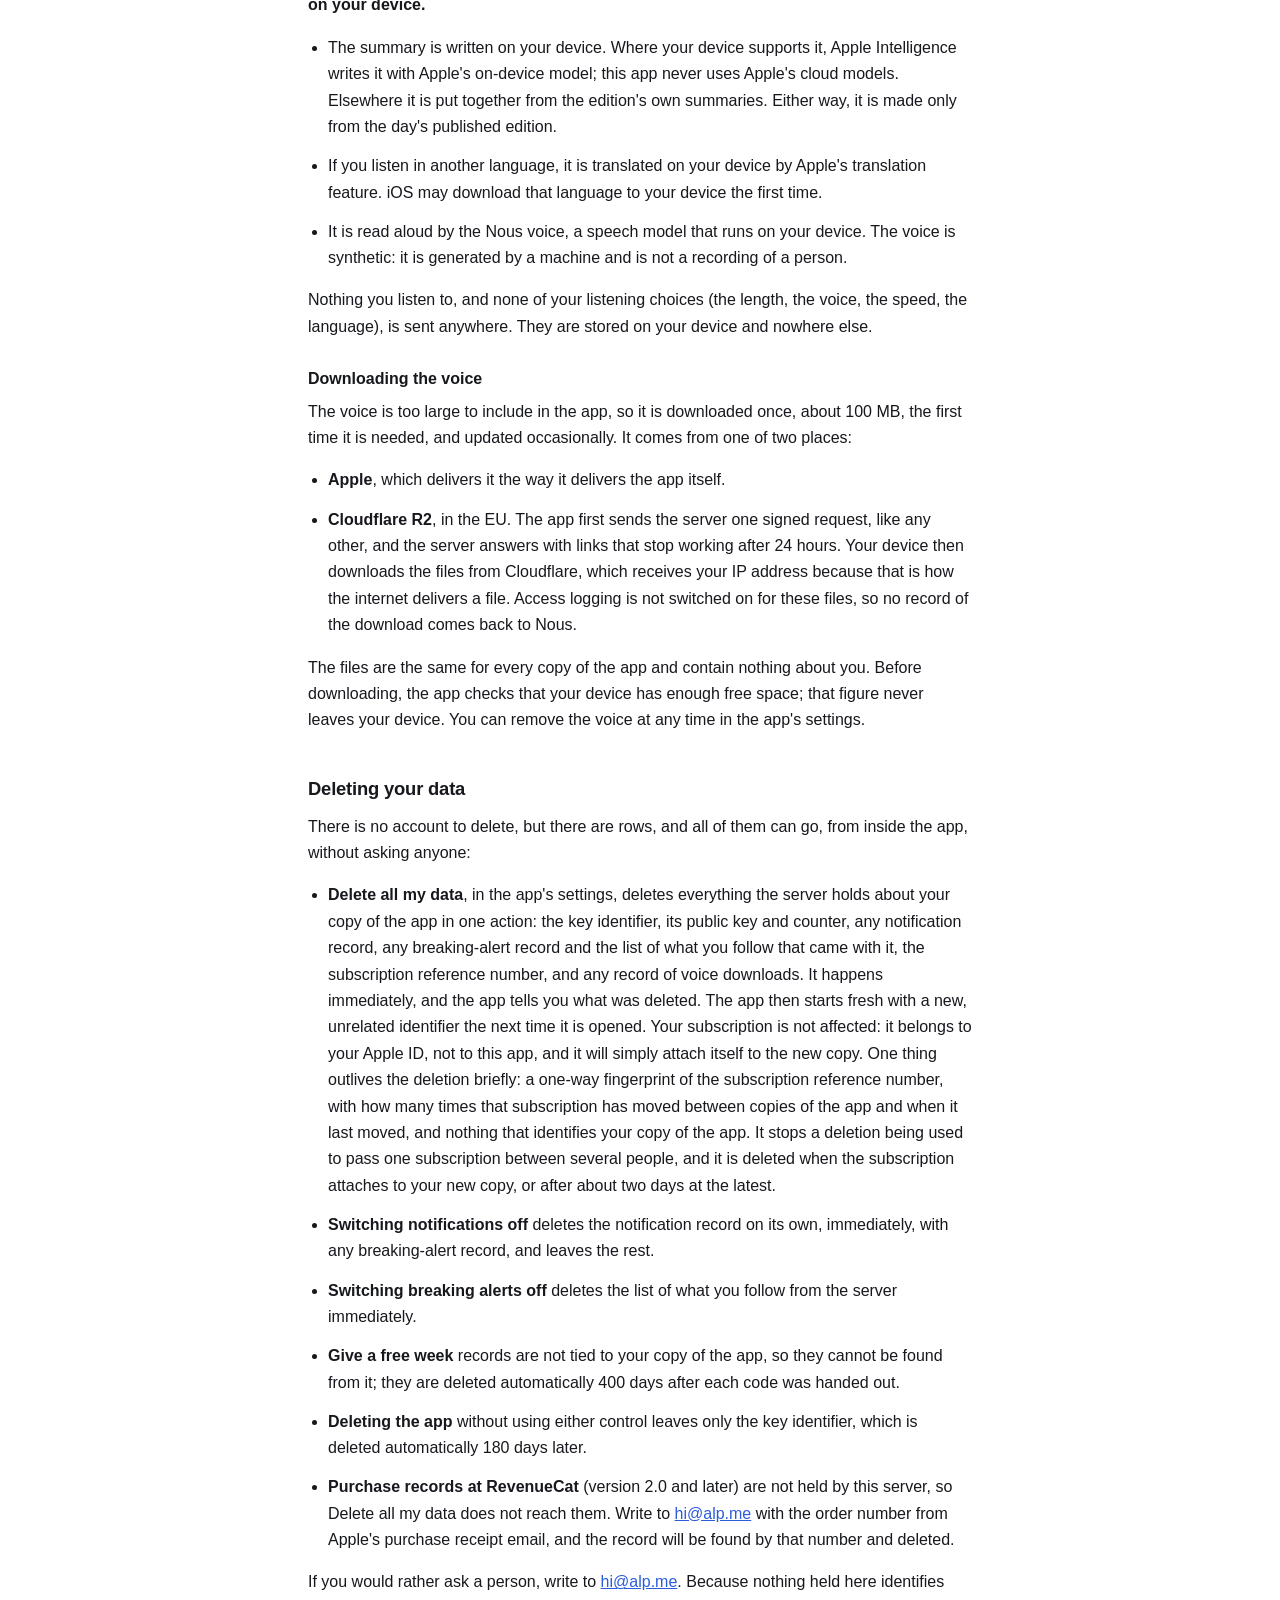
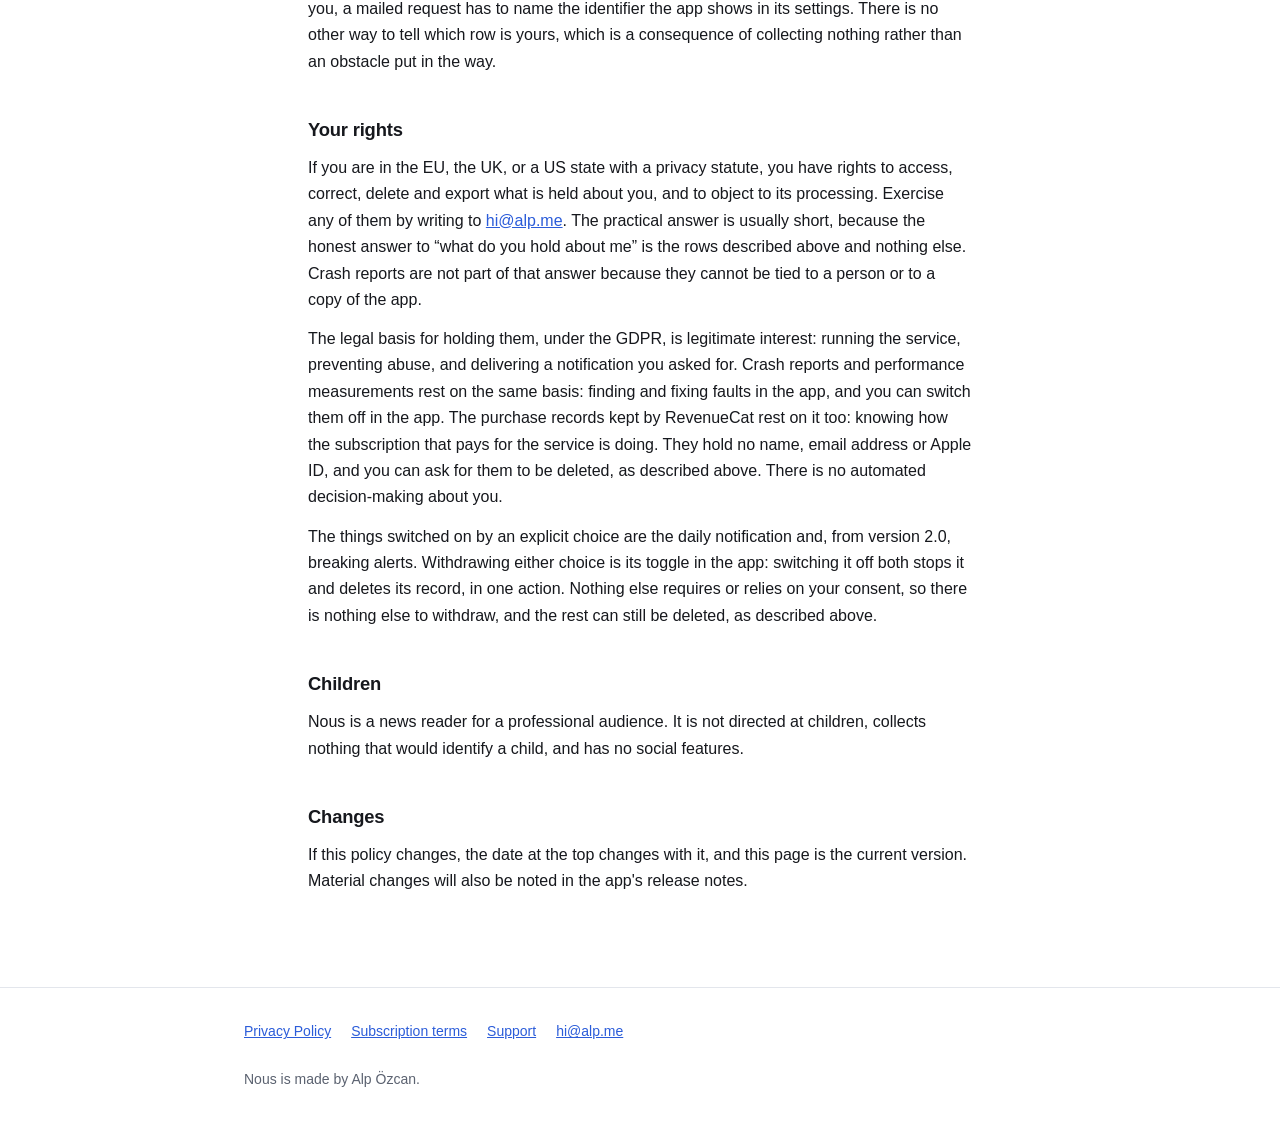
==== commit eb997afc: "docs(privacy): describe RevenueCat purchase records, from version 2.0 Nous 2.0 links RevenueCat in o" ====
--- a/privacy/index.html
+++ b/privacy/index.html
@@ -26,15 +26,19 @@
 <main id="main">
   <h1>Nous AI Newsletter: Privacy Policy</h1>
   <p class="lede">Nous AI Newsletter has no accounts and never asks who you are. This is exactly what the app sends, what the server keeps, and for how long.</p>
-  <p class="revised">Last updated 2026-10-04</p>
+  <p class="revised">Last updated 2026-10-20</p>
   <div class="note">
   <p><strong>The short version.</strong> Nous has no accounts. There is nothing to
   sign up for, no email address to give, and no password. The app does not ask who
   you are and the server has no way of finding out. It keeps one anonymous
   identifier per installed copy of the app so that it can tell a real copy of the
   app from a script, and, only if you switch notifications on, the settings a
-  notification needs. It contains no analytics, no advertising, and no third-party
-  trackers, and nothing about you is sold or shared for advertising. If the app
+  notification needs. It contains no advertising and no third-party trackers,
+  nothing records what you read, and nothing about you is sold or shared for
+  advertising. From version 2.0, when you buy, renew or restore Nous+, a record of
+  that purchase also goes to <a href="#purchase-records">RevenueCat</a>, which
+  keeps subscription statistics for us under an anonymous identifier and never
+  learns your name, email address or Apple ID. If the app
   crashes, it sends a technical crash report that says nothing about what you were
   reading and is not tied to you or to your copy of the app. From version 1.2.3 it
   also measures how quickly its screens load, and you can switch all of this off
@@ -151,8 +155,10 @@
   six things from it: the app it was issued for, which subscription was bought,
   when it expires, whether it was refunded, whether it came from Apple's test
   environment, and the reference number described next. <strong>The receipt
-  itself is then discarded.</strong> It is not written to the database, and no
-  transaction identifier, purchase history, price or Apple ID is stored. The one
+  itself is then discarded.</strong> It is not written to this server's database,
+  and no transaction identifier, purchase history, price or Apple ID is stored
+  there. (The separate purchase record kept by RevenueCat is described under
+  <a href="#purchase-records">Purchase records</a> below.) The one
   exception, from version 2.0, is the keyed fingerprint described under
   <a href="#give-a-free-week">Give a free week</a>, and only if you use it.</p>
   <h3>The subscription reference number</h3>
@@ -187,6 +193,35 @@
   Apple, which handles that redemption as it handles any purchase. Redeeming any
   offer code in the app (Settings, Redeem code) opens Apple's own redemption
   screen; nothing about it passes through this server.</p>
+  <h3 id="purchase-records">Purchase records: RevenueCat (version 2.0 and later)</h3>
+  <p>From version 2.0, the app uses <strong>RevenueCat</strong>, a subscription
+  service, to keep a record of Nous+ purchases, so that we can see how many people
+  start a trial, subscribe, renew or cancel. RevenueCat does not take payments,
+  does not decide what you can read, and never sees your name, email address,
+  Apple ID or payment details: Apple handles the payment, and this server still
+  decides what is unlocked, exactly as described above.</p>
+  <p>When the app makes or restores a purchase, and when it is opened after one was
+  made elsewhere (a renewal, a redeemed offer code), the RevenueCat code inside the
+  app sends RevenueCat the signed purchase record Apple gave it. That record holds
+  which plan was bought, the price and currency, the purchase and renewal dates,
+  Apple's transaction numbers for it, whether it is a trial or an offer, and the
+  App Store country. With it go a random identifier that RevenueCat creates for
+  your copy of the app, the identifier Apple gives this app for your device (the
+  &ldquo;identifier for vendor&rdquo;, which is the same for every app from the
+  same developer and changes when they are all deleted), the app version, the iOS
+  version, the device model and your language settings. Your IP address reaches
+  RevenueCat because that is how the request is delivered. Apple also tells
+  RevenueCat directly when a subscription renews, lapses or is refunded.</p>
+  <p>The app never gives RevenueCat a name, an email address or any account, never
+  attaches anything else to the record, and never collects an advertising
+  identifier. RevenueCat keeps the record for us, in the United States, under its
+  data processing terms and with the safeguards the GDPR requires for transfers
+  outside the EU. It is used only for subscription statistics and to send us a
+  short notice of a new subscription, never for advertising, never to build a
+  profile, and never combined with data from other apps. It is kept for as long
+  as Nous uses RevenueCat, unless you ask for it to be deleted (see
+  <a href="#deleting">Deleting your data</a>). It is separate from this server:
+  Delete all my data in the app does not reach it.</p>
   <p>You can view or cancel the subscription at any time at
   <a href="https://apps.apple.com/account/subscriptions">https://apps.apple.com/account/subscriptions</a>. See the
   <a href="../terms/">subscription terms</a> for the rest.</p>
@@ -227,8 +262,9 @@
   <h2 id="crash-reports">Crash reports</h2>
   <p>If the app crashes, it sends a crash report the next time it is opened, so
   that the fault can be found and fixed. Reports go to <strong>Sentry</strong>, a
-  crash reporting service, and are stored in the EU, in Frankfurt. This is the one
-  thing the app sends anywhere other than the server described above.</p>
+  crash reporting service, and are stored in the EU, in Frankfurt. Apart from the
+  <a href="#purchase-records">purchase records</a> described above, this is the
+  one thing the app sends anywhere other than the server described above.</p>
   <p>A report is technical. It contains where in the app's code the failure
   happened, the app's version and build number, the iOS version, and facts about
   the device such as its model, processor type, memory, screen size, language and
@@ -292,10 +328,12 @@
   <p>No name, email address, phone number, postal address, contacts, photos,
   calendar, microphone, camera, health or fitness data, or precise or approximate
   location. No advertising identifier. No fingerprinting. The app contains no
-  analytics SDK, no advertising network and no third-party tracker of any kind,
-  and no data leaves the app except the requests to this server, the crash
-  reports described above and, from version 1.2, the download of the voice
-  described under <a href="#listening">Listening</a>.</p>
+  advertising network and no third-party tracker of any kind, and nothing in it
+  records what you read or tap. No data leaves the app except the requests to
+  this server, the crash reports described above, from version 1.2 the download
+  of the voice described under <a href="#listening">Listening</a>, and from
+  version 2.0 the <a href="#purchase-records">purchase records</a> sent to
+  RevenueCat, and only when there is a purchase to record.</p>
   <p>Nothing is sold. Nothing is shared with data brokers. Nothing is used to
   build a profile or to target advertising, here or anywhere else.</p>
 
@@ -320,9 +358,14 @@
   <tr><td>Sentry</td><td>Receives and stores crash reports and performance
   measurements, in the EU (Frankfurt).
   See <a href="#crash-reports">crash reports</a> above.</td></tr>
+  <tr><td>RevenueCat</td><td>From version 2.0, receives and stores the record of
+  each Nous+ purchase, renewal and cancellation, under an anonymous identifier, in
+  the United States, and keeps subscription statistics from it. See
+  <a href="#purchase-records">purchase records</a> above.</td></tr>
   </table>
-  <p>Those five are the whole list for the app and its server, and none of them is
-  an analytics or advertising vendor of any kind. Each is bound by its own
+  <p>Those six are the whole list for the app and its server. None of them is an
+  advertising vendor of any kind, and RevenueCat is the only one that keeps
+  statistics, about purchases and nothing else. Each is bound by its own
   agreement to protect what it handles to the same standard set out in this
   policy, and none of them is permitted to use it for their own purposes.</p>
 
@@ -391,7 +434,7 @@
   that figure never leaves your device. You can remove the voice at any time in the
   app's settings.</p>
 
-  <h2>Deleting your data</h2>
+  <h2 id="deleting">Deleting your data</h2>
   <p>There is no account to delete, but there are rows, and all of them can go,
   from inside the app, without asking anyone:</p>
   <ul>
@@ -420,6 +463,11 @@
   after each code was handed out.</li>
   <li><strong>Deleting the app</strong> without using either control leaves only
   the key identifier, which is deleted automatically 180 days later.</li>
+  <li><strong>Purchase records at RevenueCat</strong> (version 2.0 and later) are
+  not held by this server, so Delete all my data does not reach them. Write to
+  <a href="mailto:hi@alp.me">hi@alp.me</a> with the order number from Apple's
+  purchase receipt email, and the record will be found by that number and
+  deleted.</li>
   </ul>
   <p>If you would rather ask a person, write to <a href="mailto:hi@alp.me">hi@alp.me</a>. Because nothing held here
   identifies you, a mailed request has to name the identifier the app shows in its
@@ -437,7 +485,11 @@
   <p>The legal basis for holding them, under the GDPR, is legitimate interest:
   running the service, preventing abuse, and delivering a notification you asked
   for. Crash reports and performance measurements rest on the same basis: finding
-  and fixing faults in the app, and you can switch them off in the app.
+  and fixing faults in the app, and you can switch them off in the app. The
+  purchase records kept by RevenueCat rest on it too: knowing how the
+  subscription that pays for the service is doing. They hold no name, email
+  address or Apple ID, and you can ask for them to be deleted, as described
+  above.
   There is no automated decision-making about you.</p>
   <p>The things switched on by an explicit choice are the daily notification and,
   from version 2.0, breaking alerts. Withdrawing either choice is its toggle in the
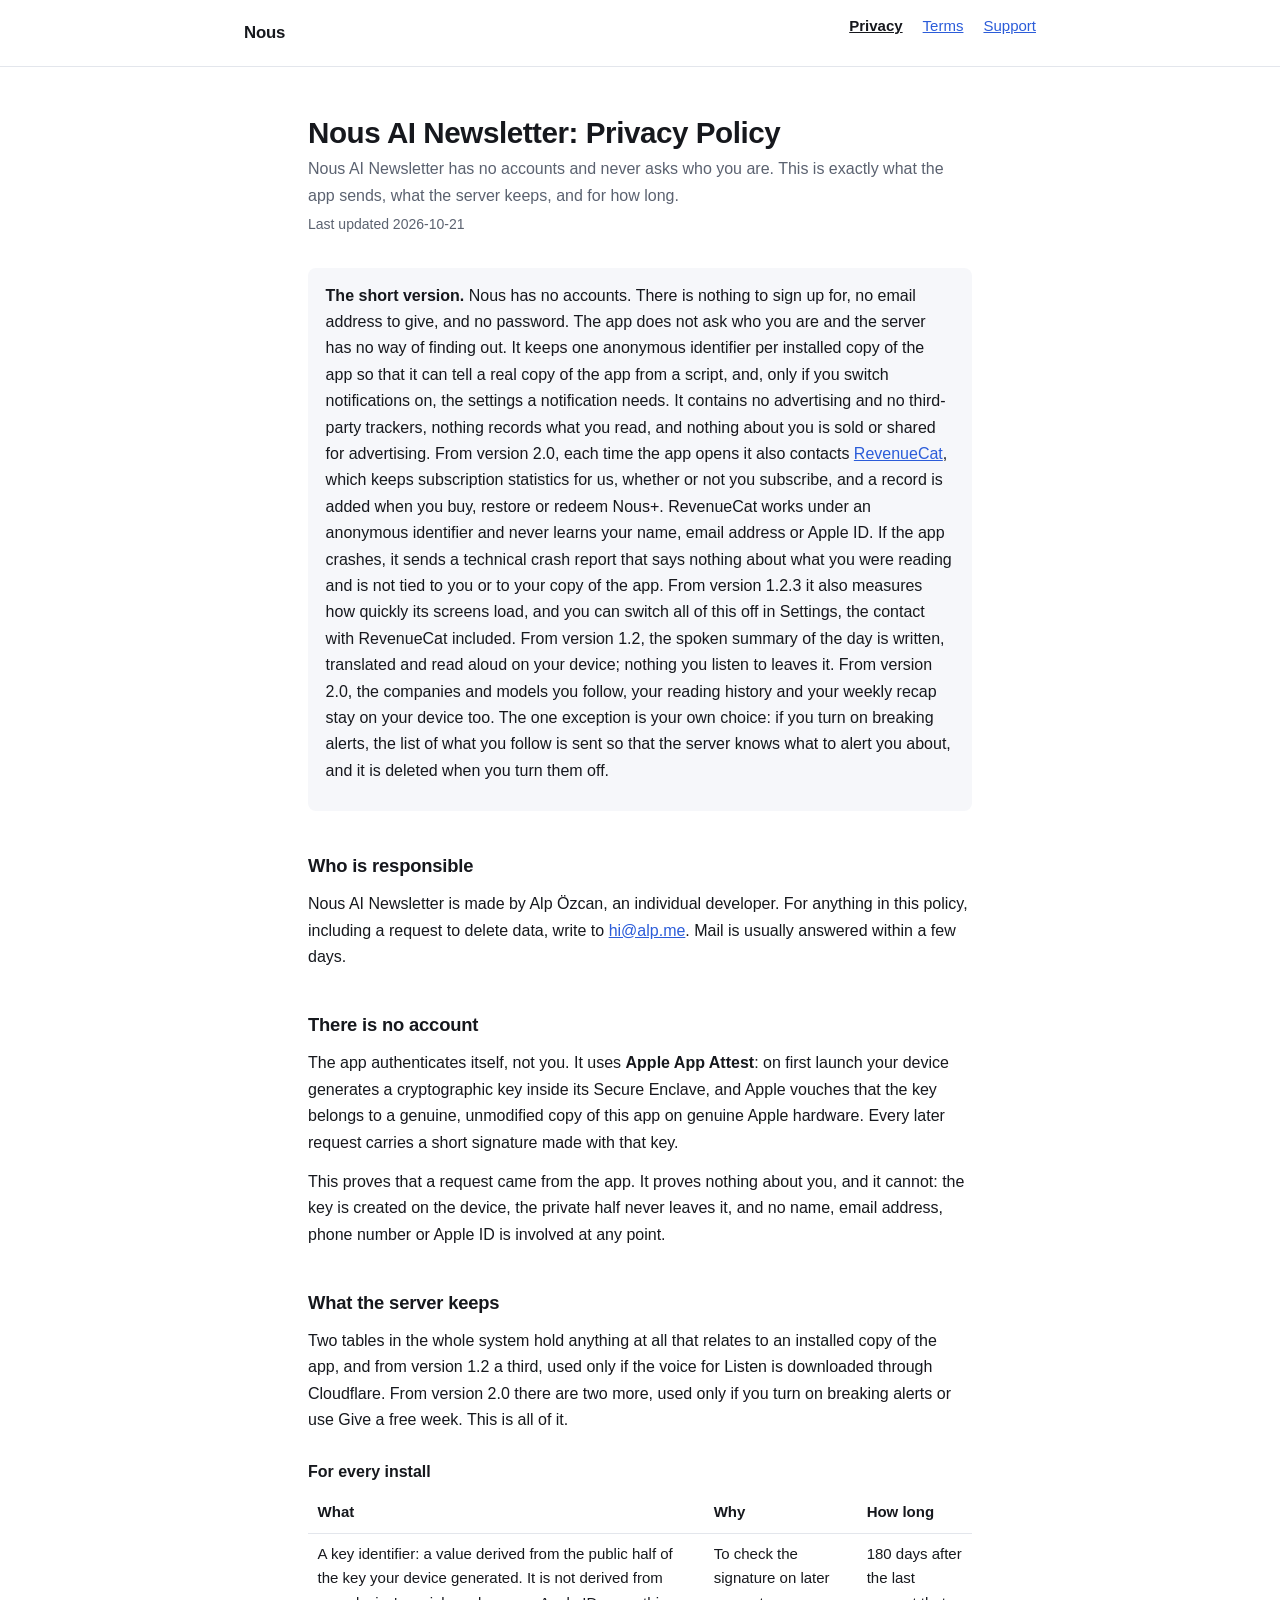
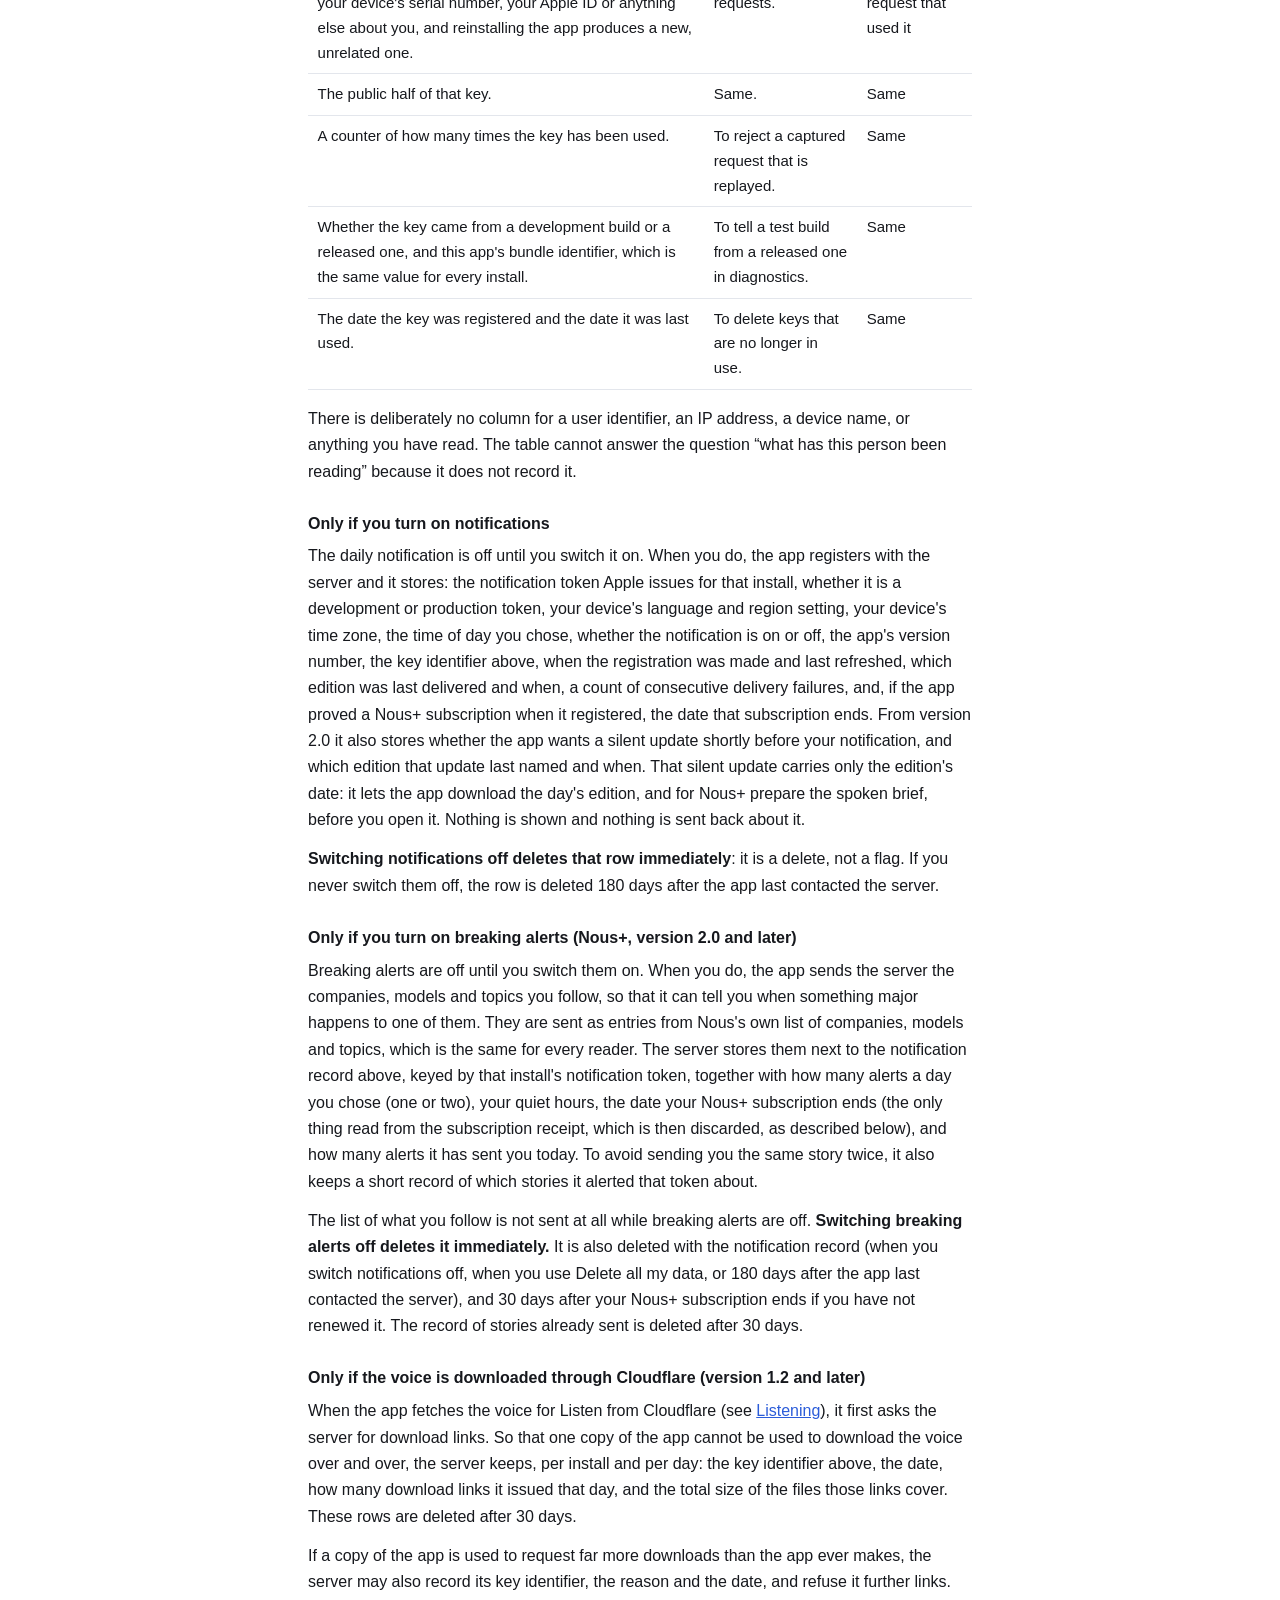
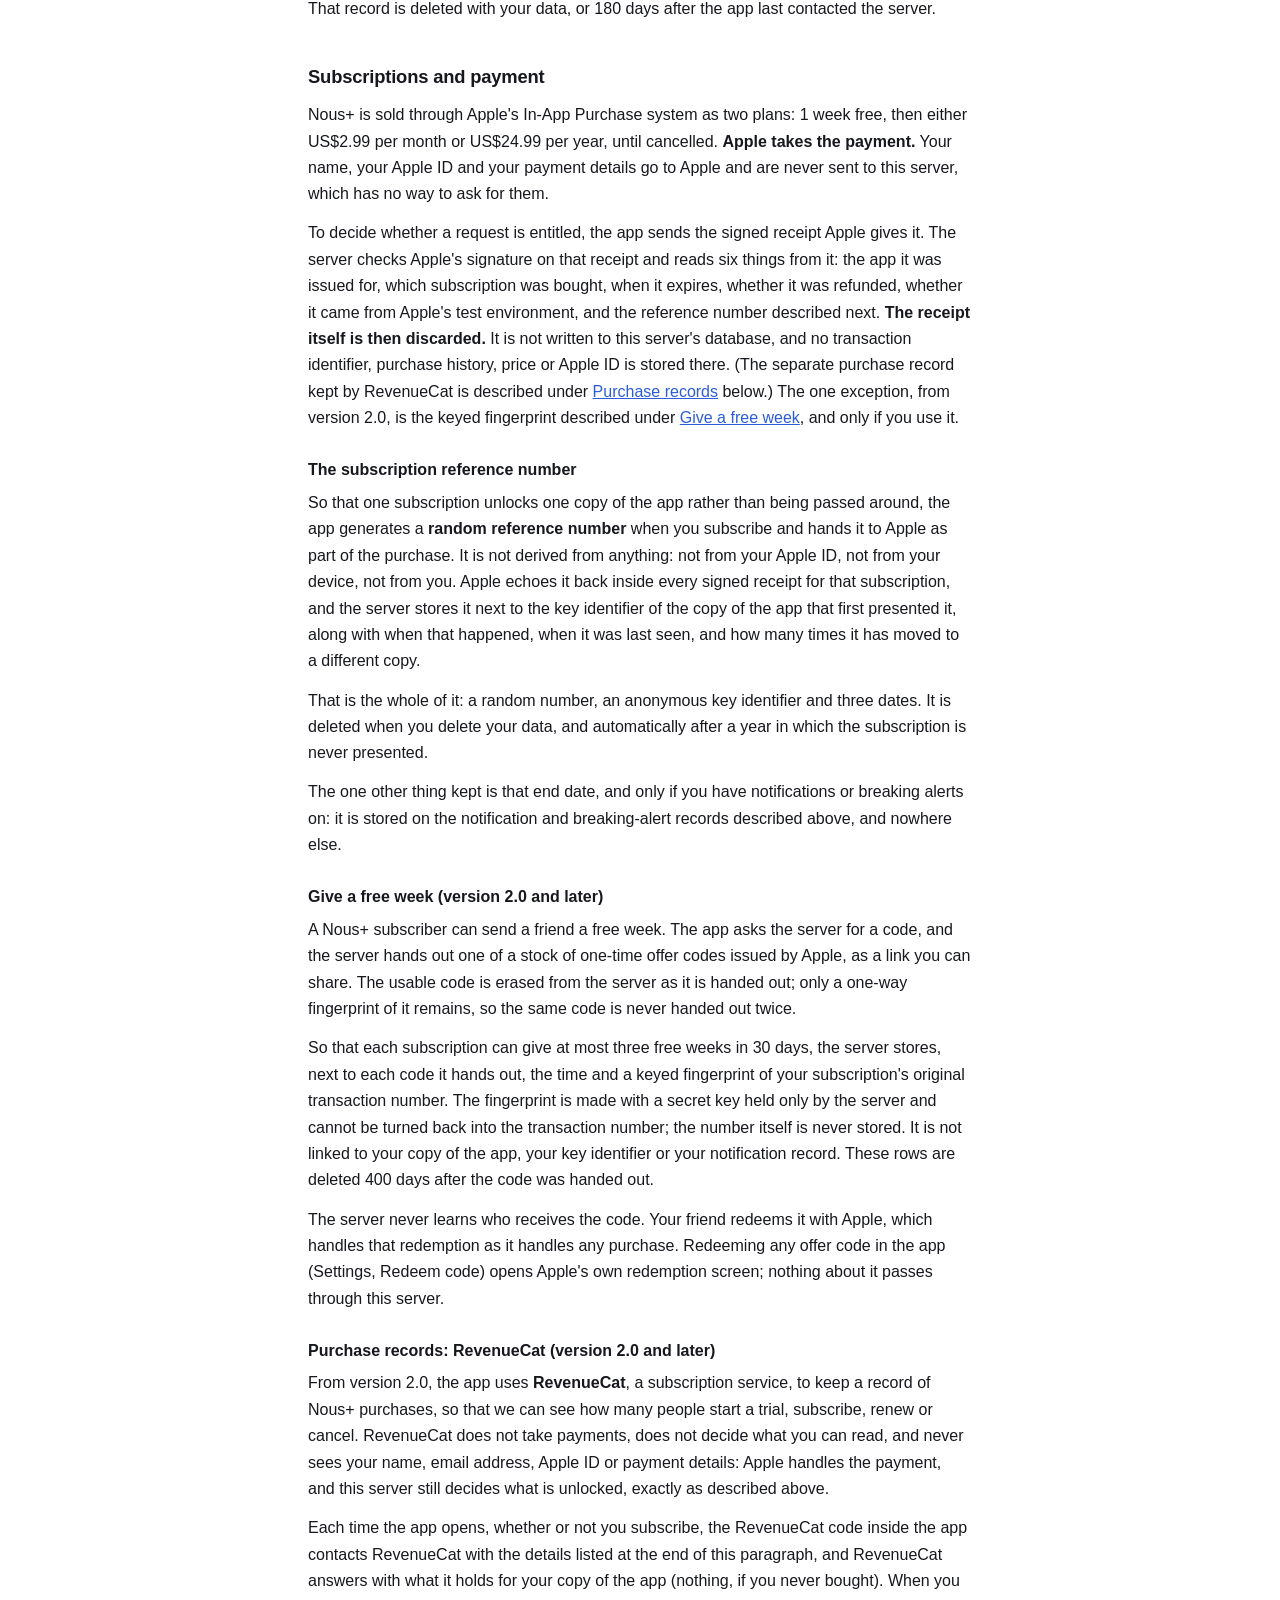
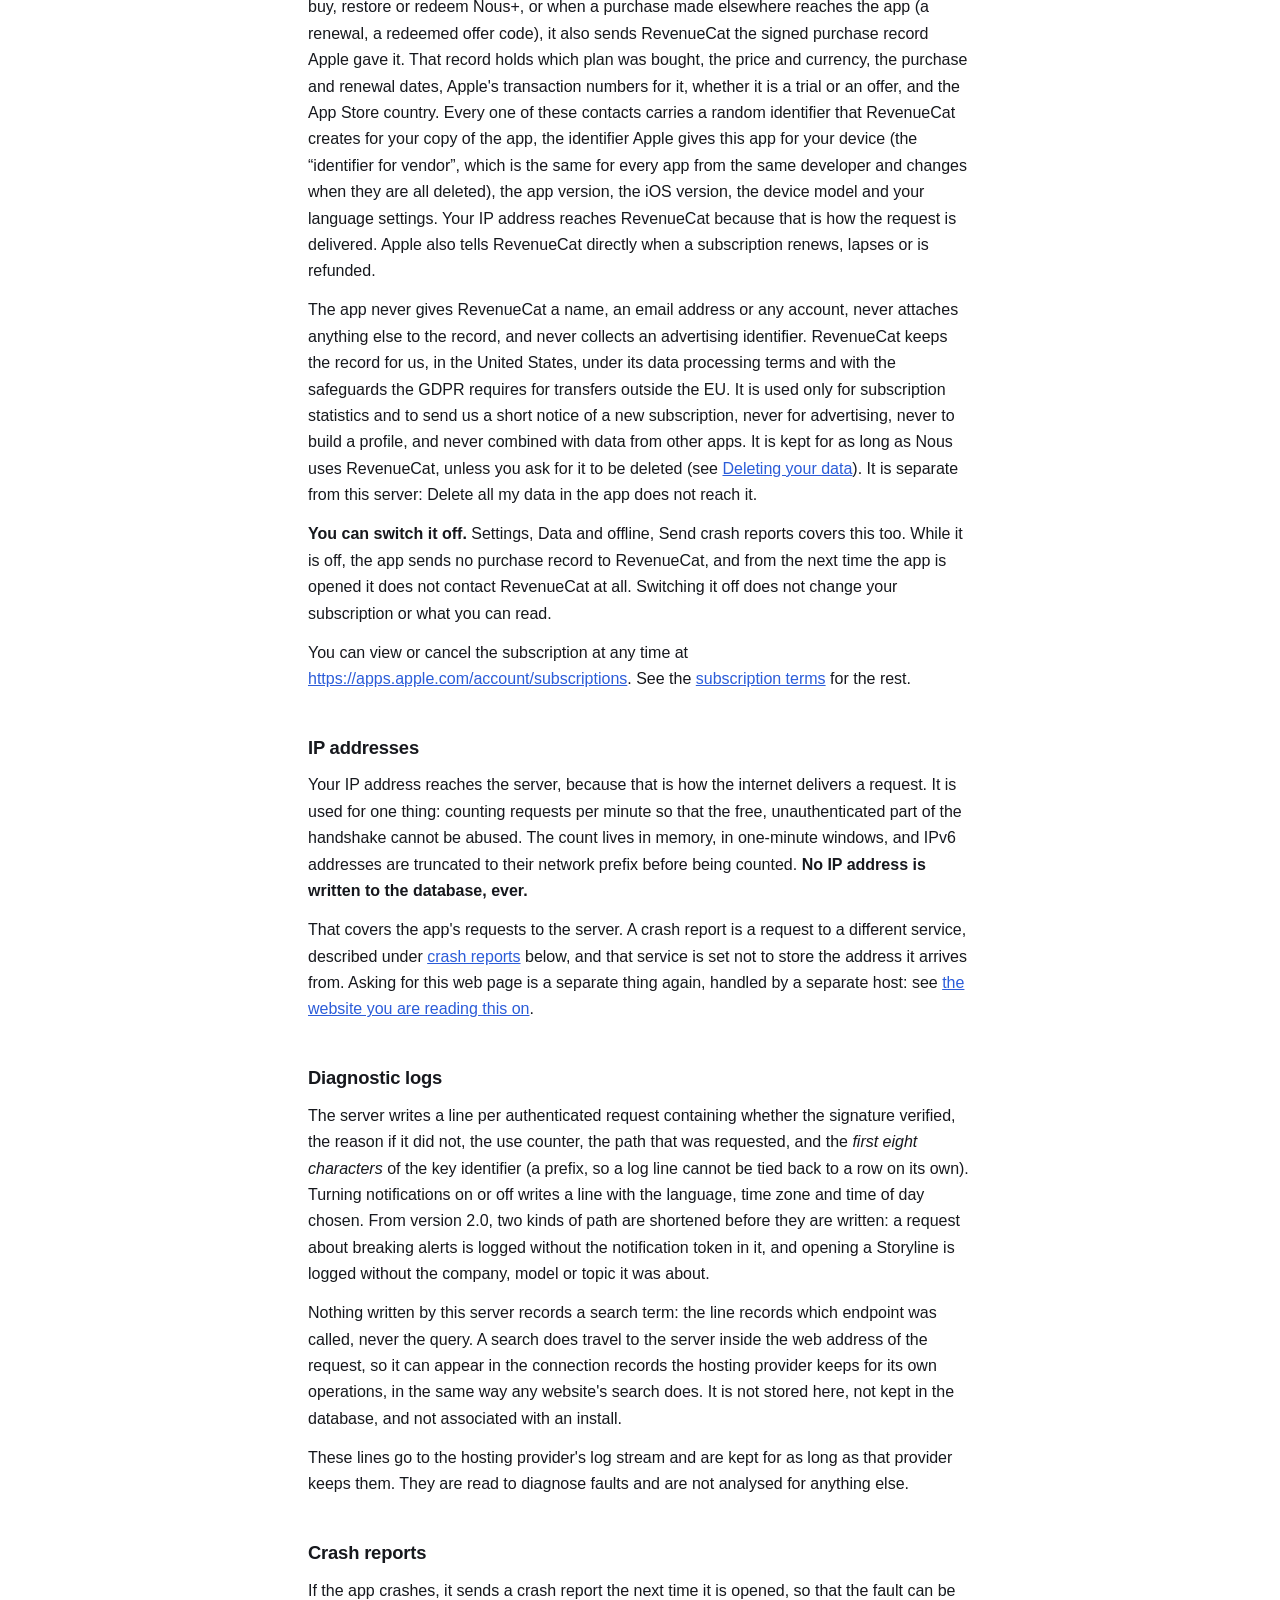
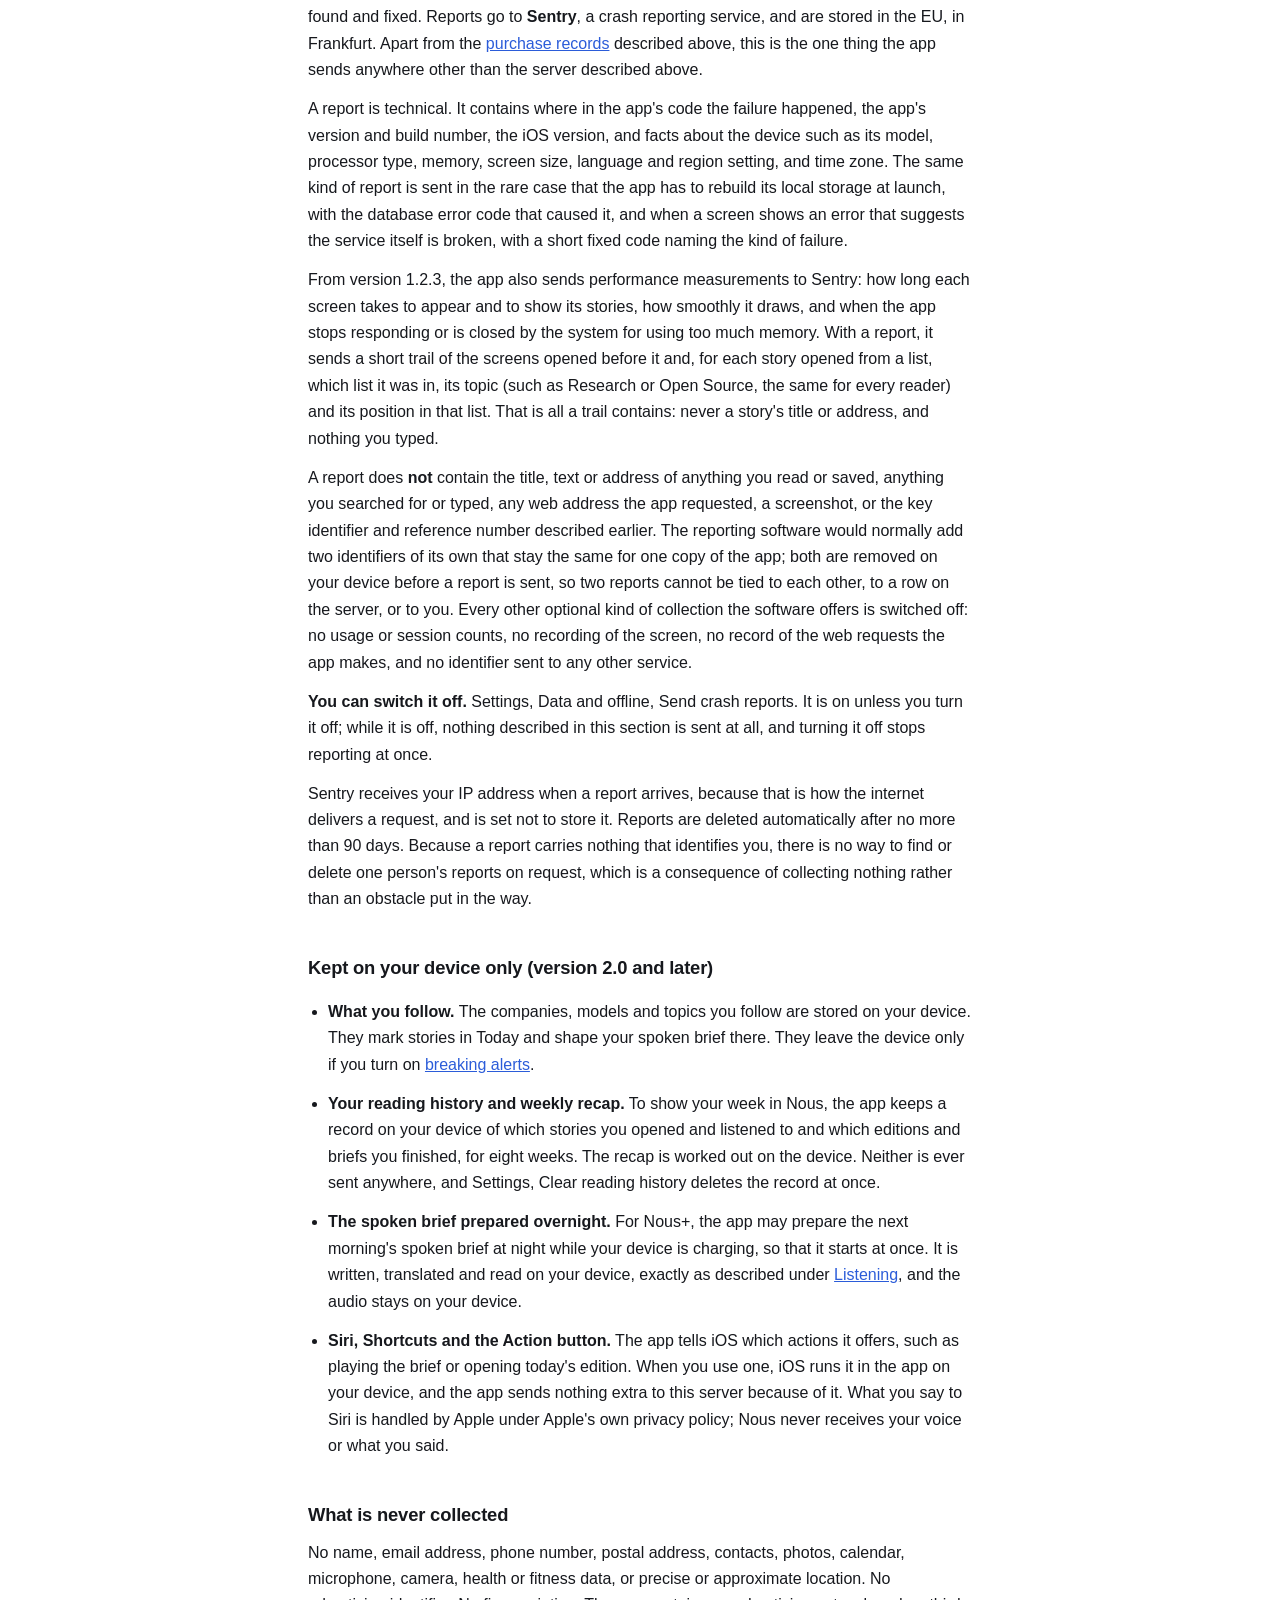
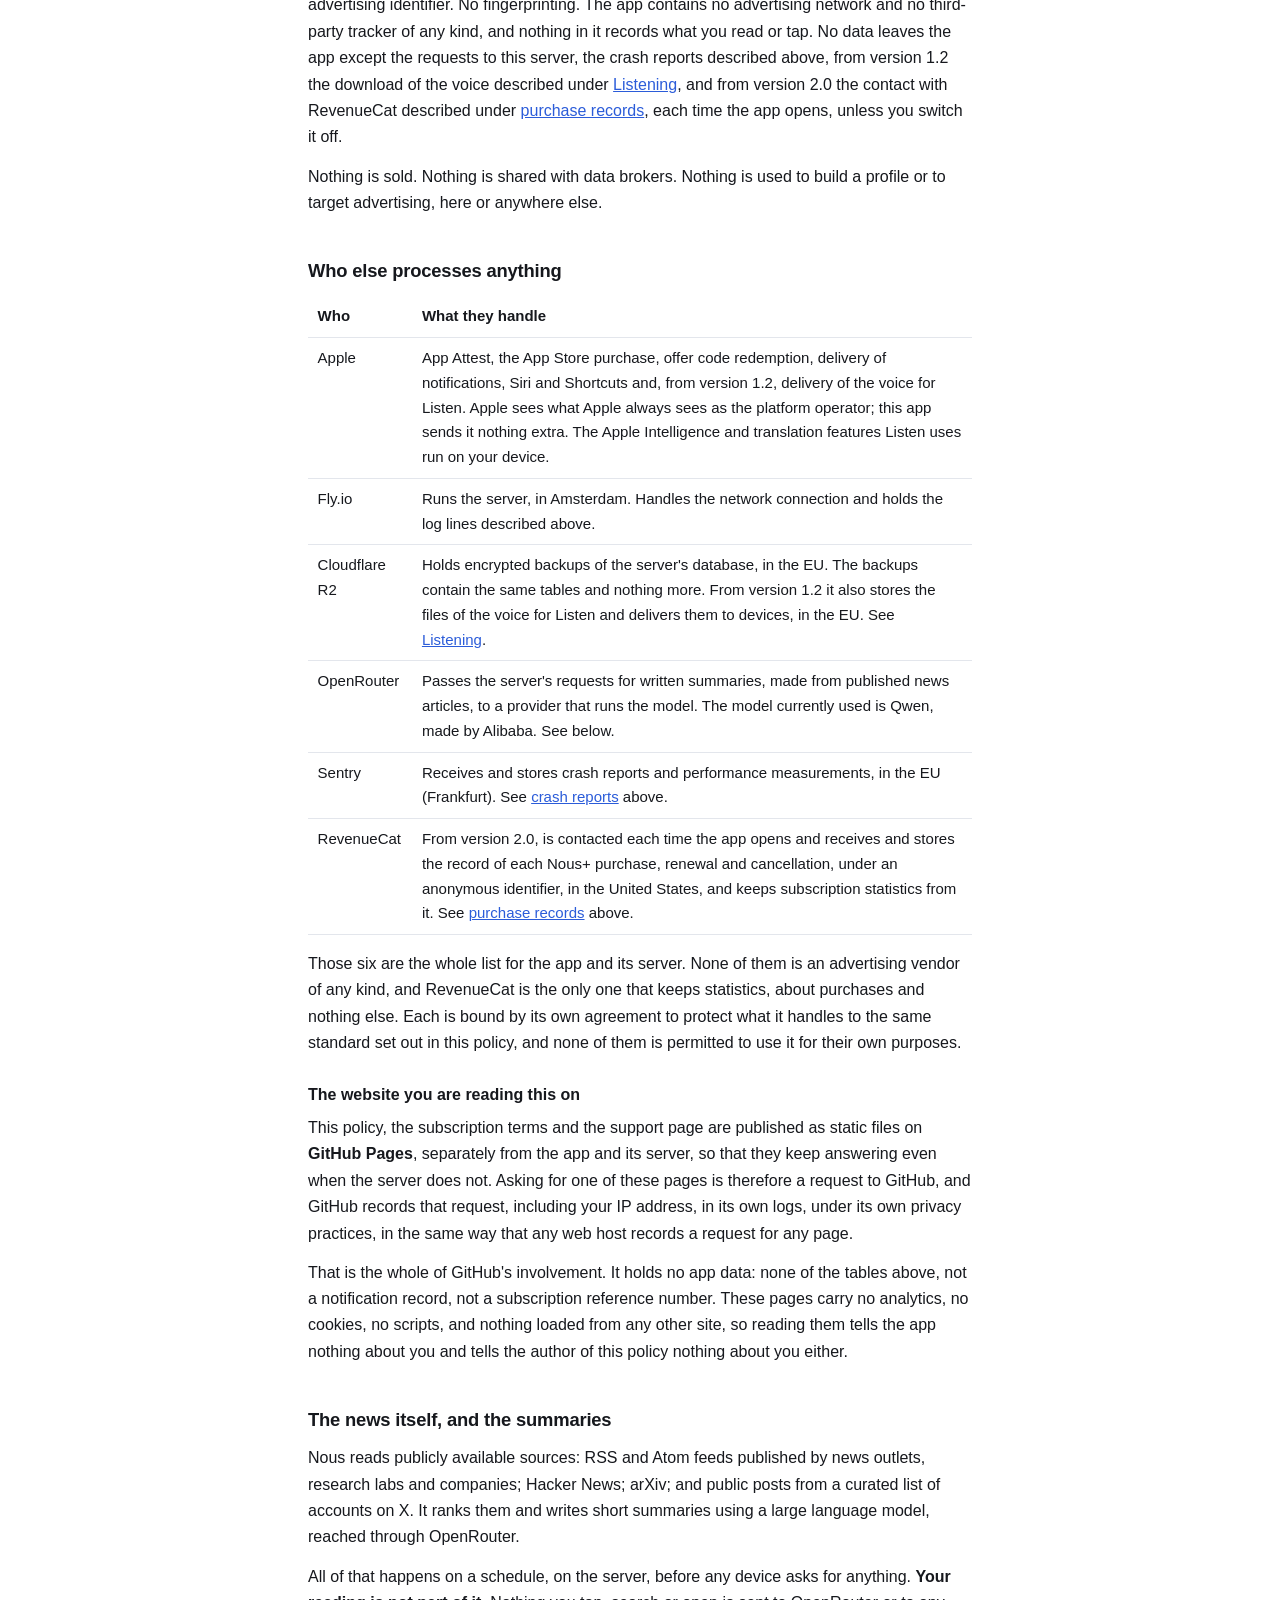
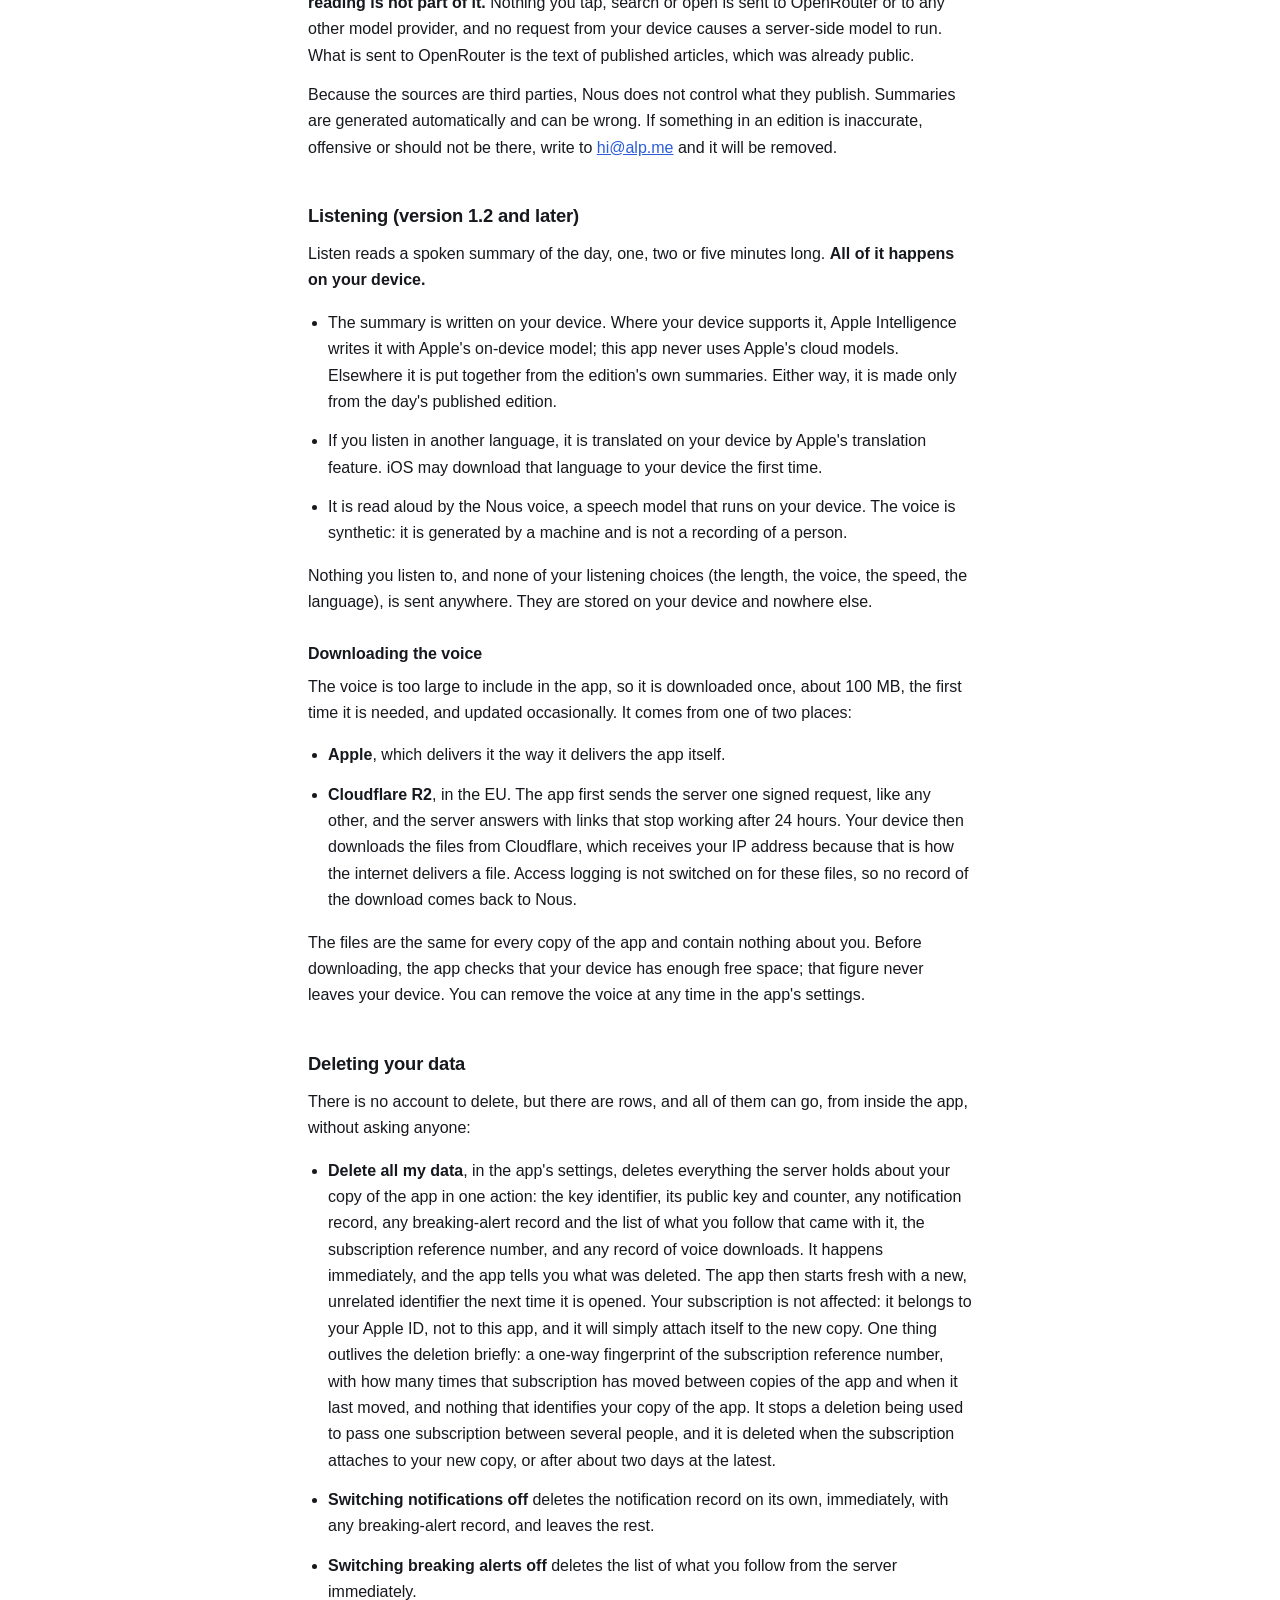
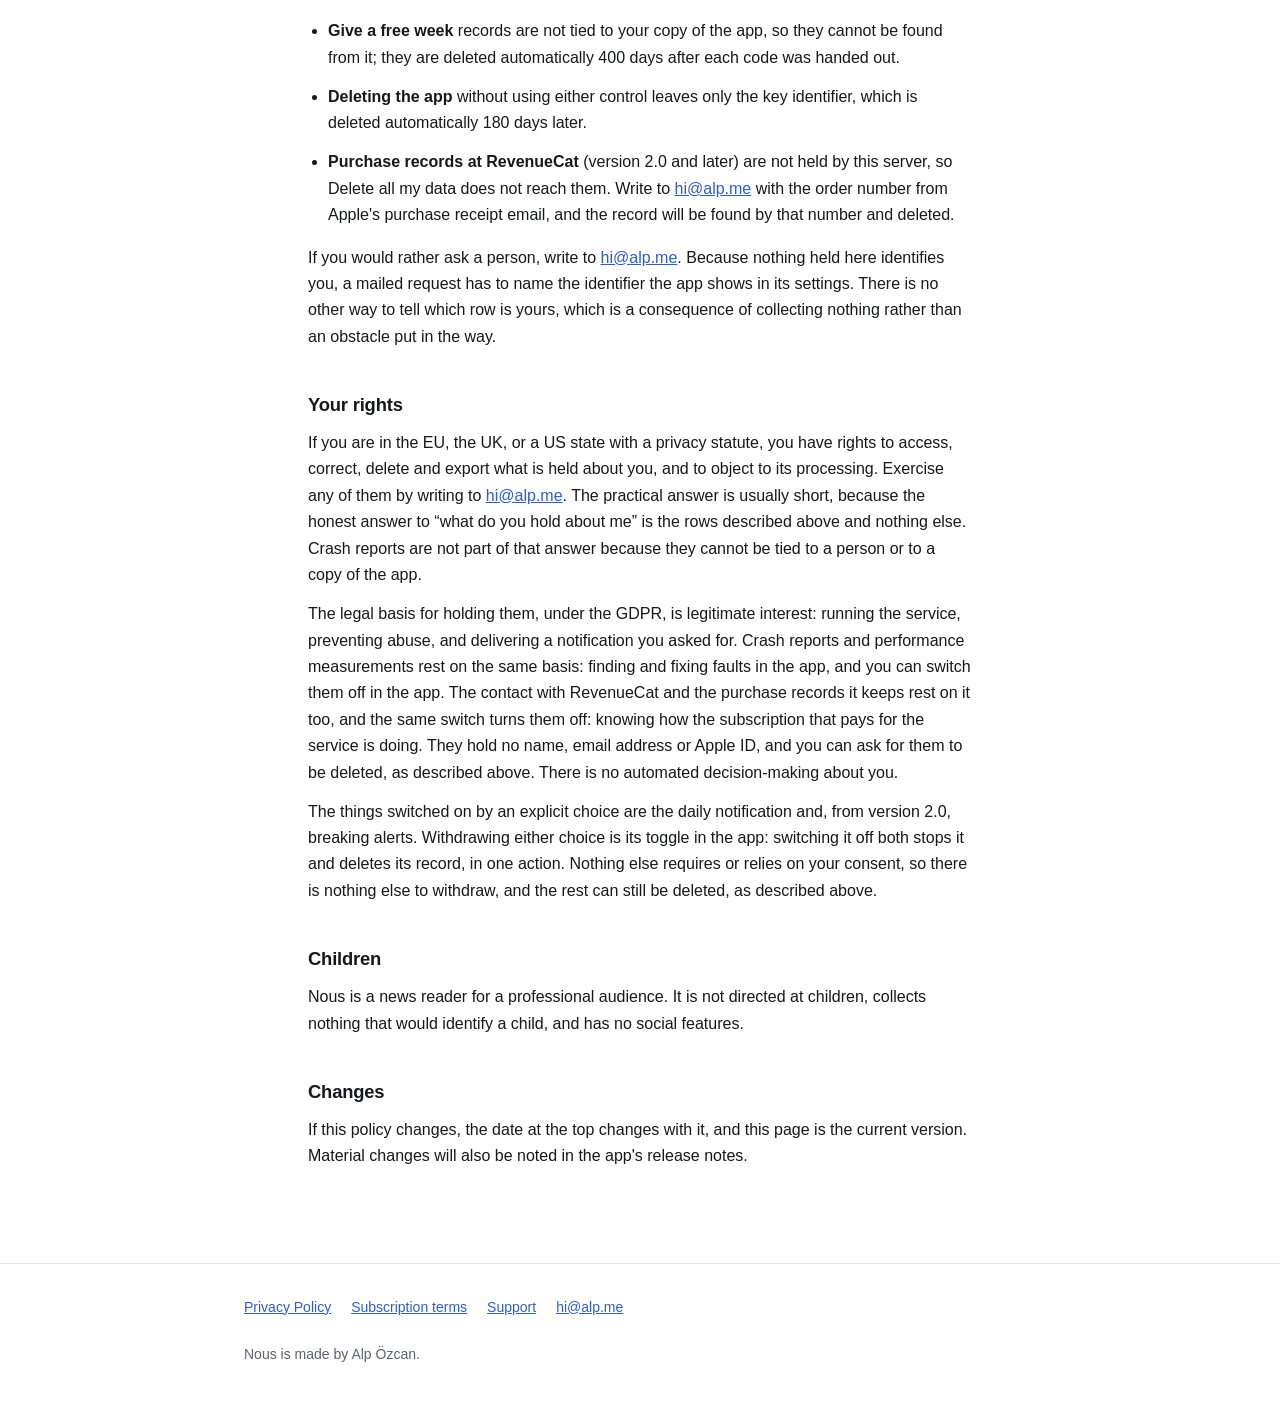
==== commit 8bdcbae0: "docs(privacy): say RevenueCat is contacted on every launch, and that the switch covers it The previo" ====
--- a/privacy/index.html
+++ b/privacy/index.html
@@ -26,7 +26,7 @@
 <main id="main">
   <h1>Nous AI Newsletter: Privacy Policy</h1>
   <p class="lede">Nous AI Newsletter has no accounts and never asks who you are. This is exactly what the app sends, what the server keeps, and for how long.</p>
-  <p class="revised">Last updated 2026-10-20</p>
+  <p class="revised">Last updated 2026-10-21</p>
   <div class="note">
   <p><strong>The short version.</strong> Nous has no accounts. There is nothing to
   sign up for, no email address to give, and no password. The app does not ask who
@@ -35,14 +35,15 @@
   app from a script, and, only if you switch notifications on, the settings a
   notification needs. It contains no advertising and no third-party trackers,
   nothing records what you read, and nothing about you is sold or shared for
-  advertising. From version 2.0, when you buy, renew or restore Nous+, a record of
-  that purchase also goes to <a href="#purchase-records">RevenueCat</a>, which
-  keeps subscription statistics for us under an anonymous identifier and never
-  learns your name, email address or Apple ID. If the app
+  advertising. From version 2.0, each time the app opens it also contacts
+  <a href="#purchase-records">RevenueCat</a>, which keeps subscription statistics
+  for us, whether or not you subscribe, and a record is added when you buy, restore
+  or redeem Nous+. RevenueCat works under an anonymous identifier and never learns
+  your name, email address or Apple ID. If the app
   crashes, it sends a technical crash report that says nothing about what you were
   reading and is not tied to you or to your copy of the app. From version 1.2.3 it
   also measures how quickly its screens load, and you can switch all of this off
-  in Settings. From version 1.2, the
+  in Settings, the contact with RevenueCat included. From version 1.2, the
   spoken summary of the day is written, translated and read aloud on your device;
   nothing you listen to leaves it. From version 2.0, the companies and models you
   follow, your reading history and your weekly recap stay on your device too. The
@@ -200,12 +201,15 @@
   does not decide what you can read, and never sees your name, email address,
   Apple ID or payment details: Apple handles the payment, and this server still
   decides what is unlocked, exactly as described above.</p>
-  <p>When the app makes or restores a purchase, and when it is opened after one was
-  made elsewhere (a renewal, a redeemed offer code), the RevenueCat code inside the
-  app sends RevenueCat the signed purchase record Apple gave it. That record holds
+  <p>Each time the app opens, whether or not you subscribe, the RevenueCat code
+  inside the app contacts RevenueCat with the details listed at the end of this
+  paragraph, and RevenueCat answers with what it holds for your copy of the app
+  (nothing, if you never bought). When you buy, restore or redeem Nous+, or when a
+  purchase made elsewhere reaches the app (a renewal, a redeemed offer code), it
+  also sends RevenueCat the signed purchase record Apple gave it. That record holds
   which plan was bought, the price and currency, the purchase and renewal dates,
   Apple's transaction numbers for it, whether it is a trial or an offer, and the
-  App Store country. With it go a random identifier that RevenueCat creates for
+  App Store country. Every one of these contacts carries a random identifier that RevenueCat creates for
   your copy of the app, the identifier Apple gives this app for your device (the
   &ldquo;identifier for vendor&rdquo;, which is the same for every app from the
   same developer and changes when they are all deleted), the app version, the iOS
@@ -222,6 +226,11 @@
   as Nous uses RevenueCat, unless you ask for it to be deleted (see
   <a href="#deleting">Deleting your data</a>). It is separate from this server:
   Delete all my data in the app does not reach it.</p>
+  <p><strong>You can switch it off.</strong> Settings, Data and offline, Send crash
+  reports covers this too. While it is off, the app sends no purchase record to
+  RevenueCat, and from the next time the app is opened it does not contact
+  RevenueCat at all. Switching it off does not change your subscription or what you
+  can read.</p>
   <p>You can view or cancel the subscription at any time at
   <a href="https://apps.apple.com/account/subscriptions">https://apps.apple.com/account/subscriptions</a>. See the
   <a href="../terms/">subscription terms</a> for the rest.</p>
@@ -332,8 +341,9 @@
   records what you read or tap. No data leaves the app except the requests to
   this server, the crash reports described above, from version 1.2 the download
   of the voice described under <a href="#listening">Listening</a>, and from
-  version 2.0 the <a href="#purchase-records">purchase records</a> sent to
-  RevenueCat, and only when there is a purchase to record.</p>
+  version 2.0 the contact with RevenueCat described under
+  <a href="#purchase-records">purchase records</a>, each time the app opens, unless
+  you switch it off.</p>
   <p>Nothing is sold. Nothing is shared with data brokers. Nothing is used to
   build a profile or to target advertising, here or anywhere else.</p>
 
@@ -358,8 +368,8 @@
   <tr><td>Sentry</td><td>Receives and stores crash reports and performance
   measurements, in the EU (Frankfurt).
   See <a href="#crash-reports">crash reports</a> above.</td></tr>
-  <tr><td>RevenueCat</td><td>From version 2.0, receives and stores the record of
-  each Nous+ purchase, renewal and cancellation, under an anonymous identifier, in
+  <tr><td>RevenueCat</td><td>From version 2.0, is contacted each time the app
+  opens and receives and stores the record of each Nous+ purchase, renewal and cancellation, under an anonymous identifier, in
   the United States, and keeps subscription statistics from it. See
   <a href="#purchase-records">purchase records</a> above.</td></tr>
   </table>
@@ -486,7 +496,8 @@
   running the service, preventing abuse, and delivering a notification you asked
   for. Crash reports and performance measurements rest on the same basis: finding
   and fixing faults in the app, and you can switch them off in the app. The
-  purchase records kept by RevenueCat rest on it too: knowing how the
+  contact with RevenueCat and the purchase records it keeps rest on it too, and the
+  same switch turns them off: knowing how the
   subscription that pays for the service is doing. They hold no name, email
   address or Apple ID, and you can ask for them to be deleted, as described
   above.
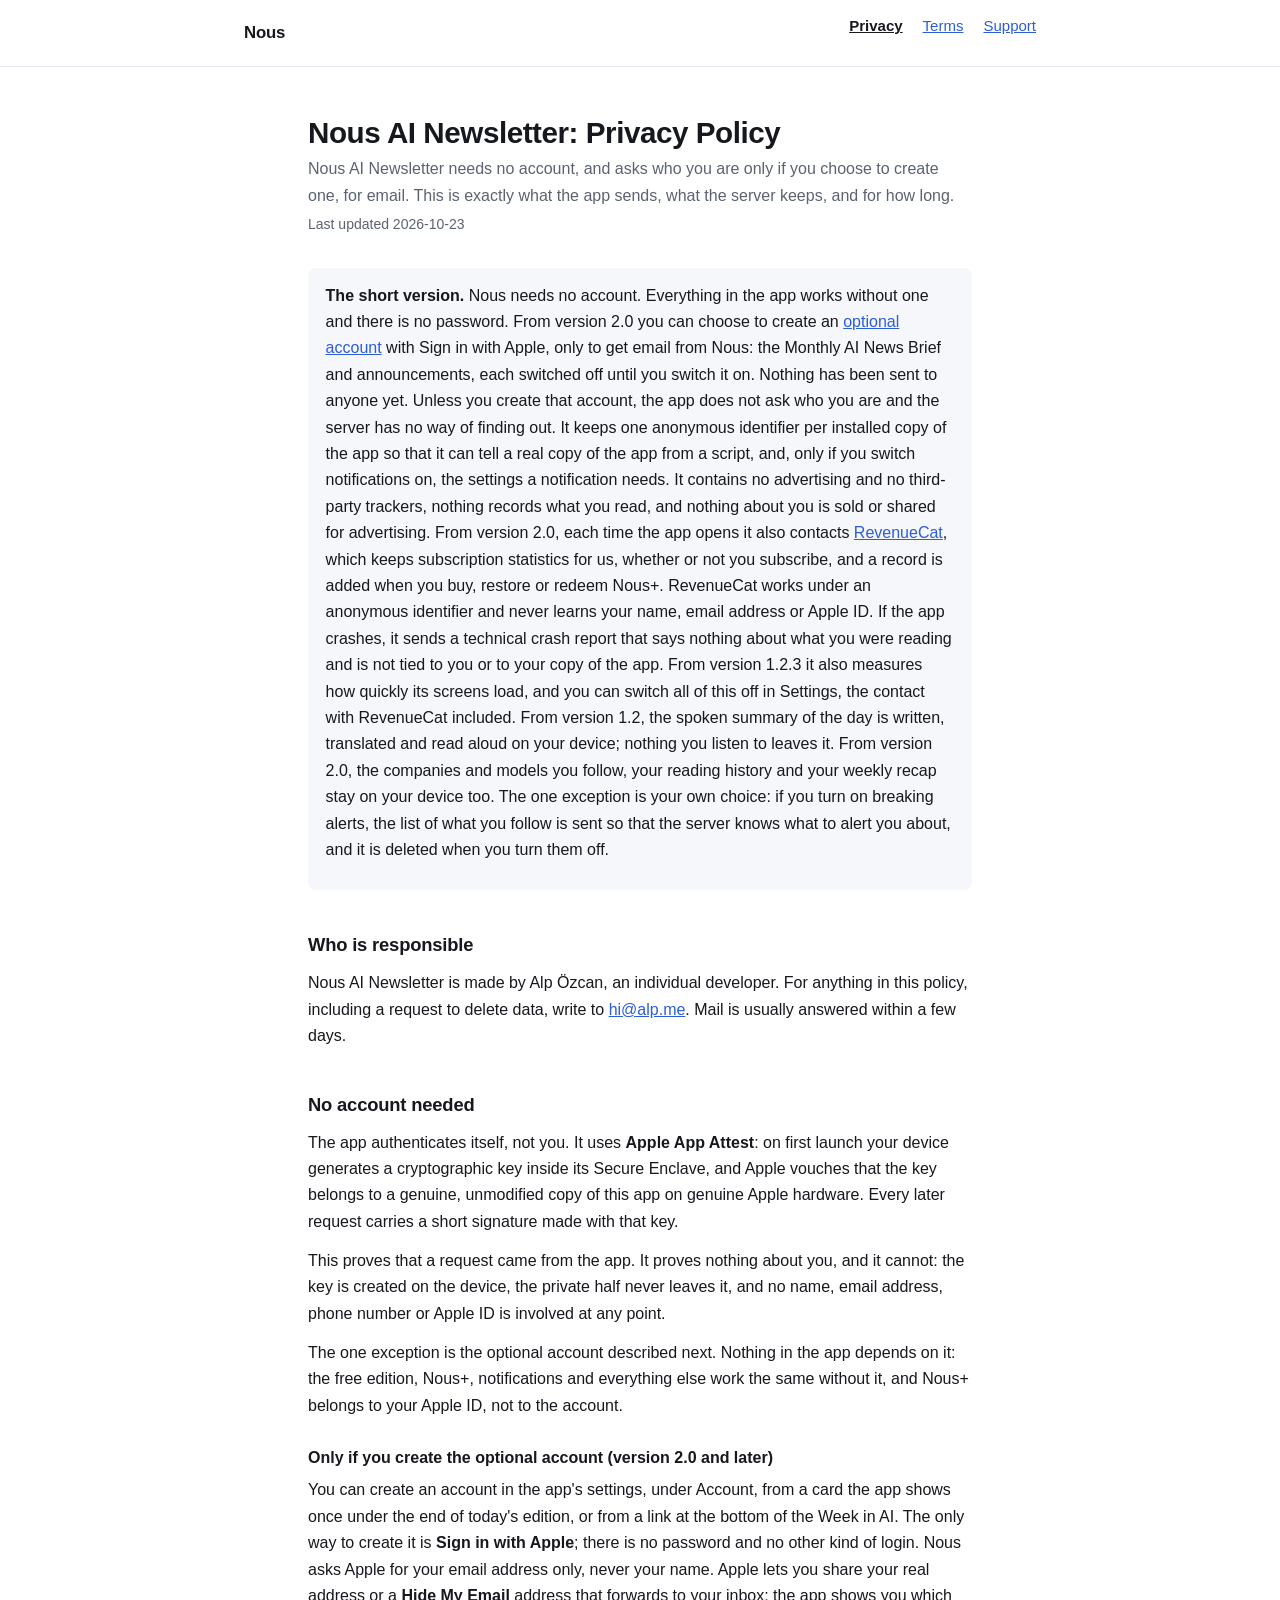
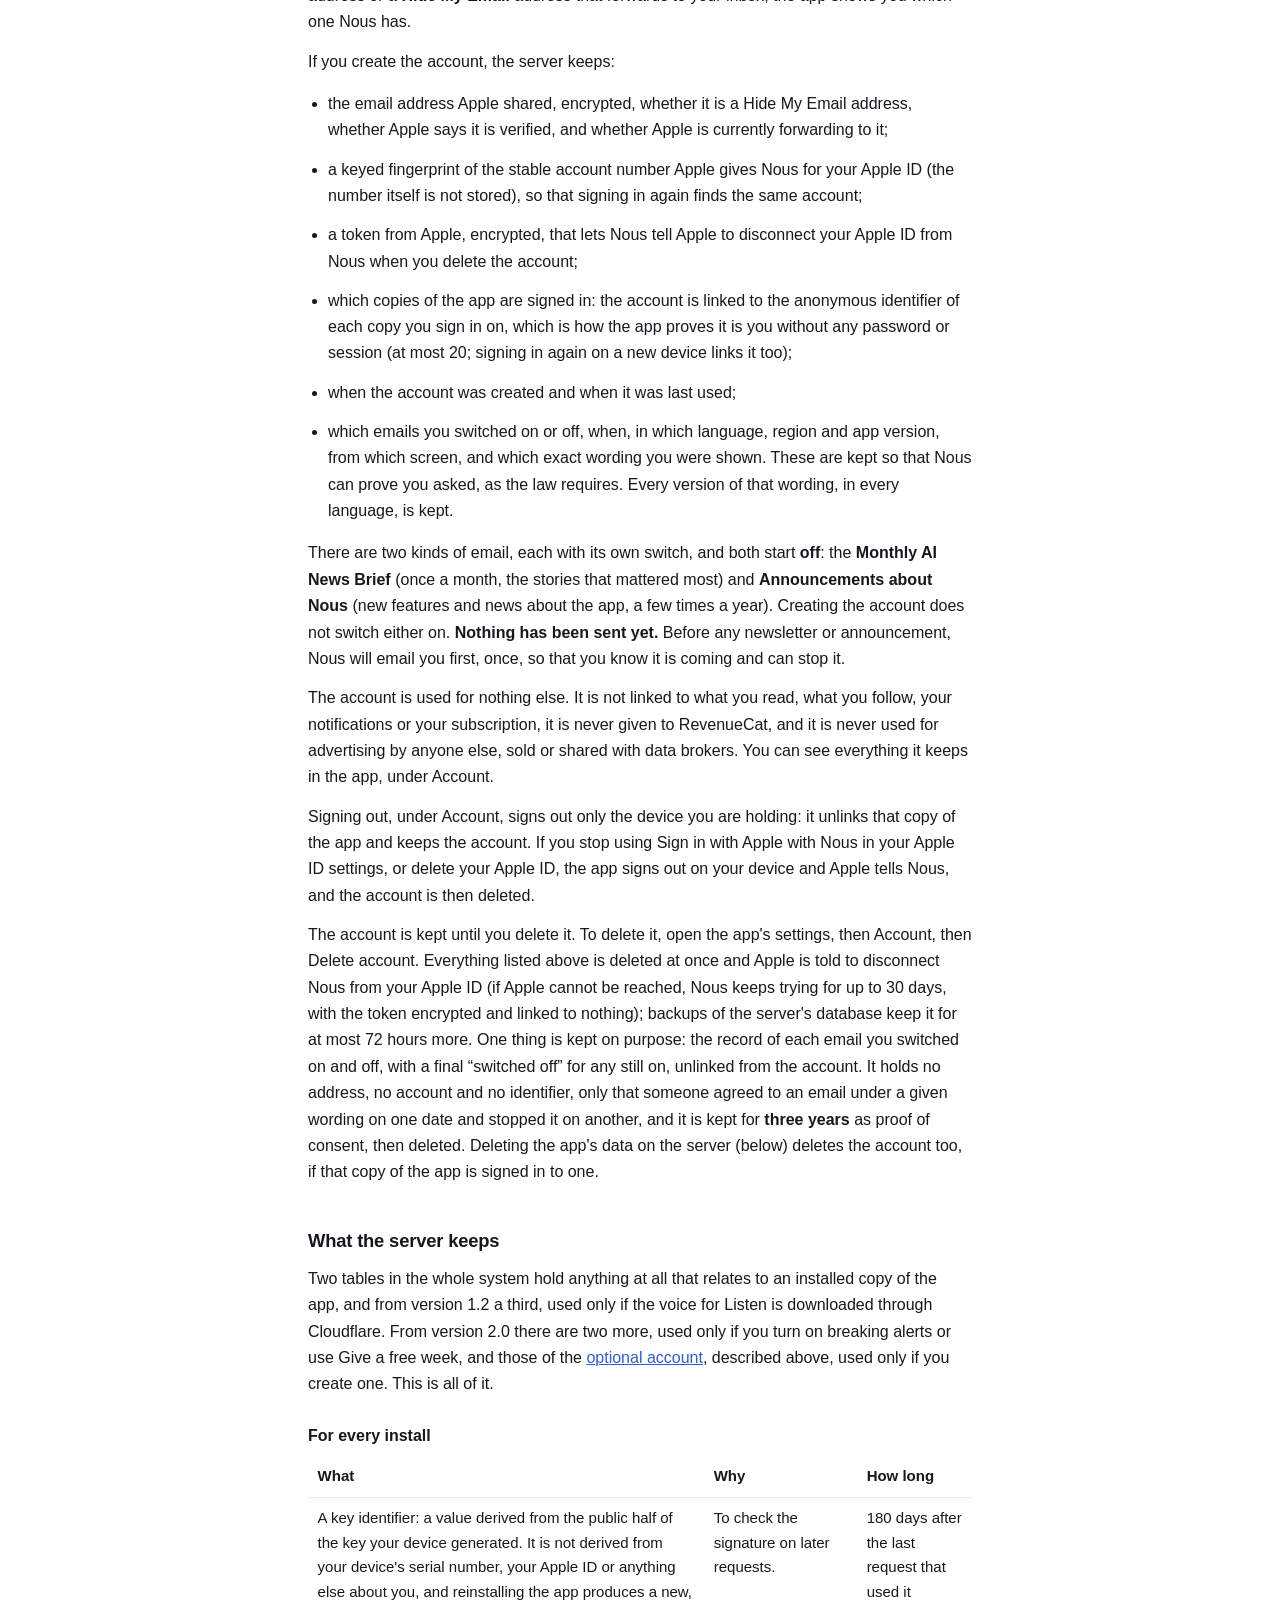
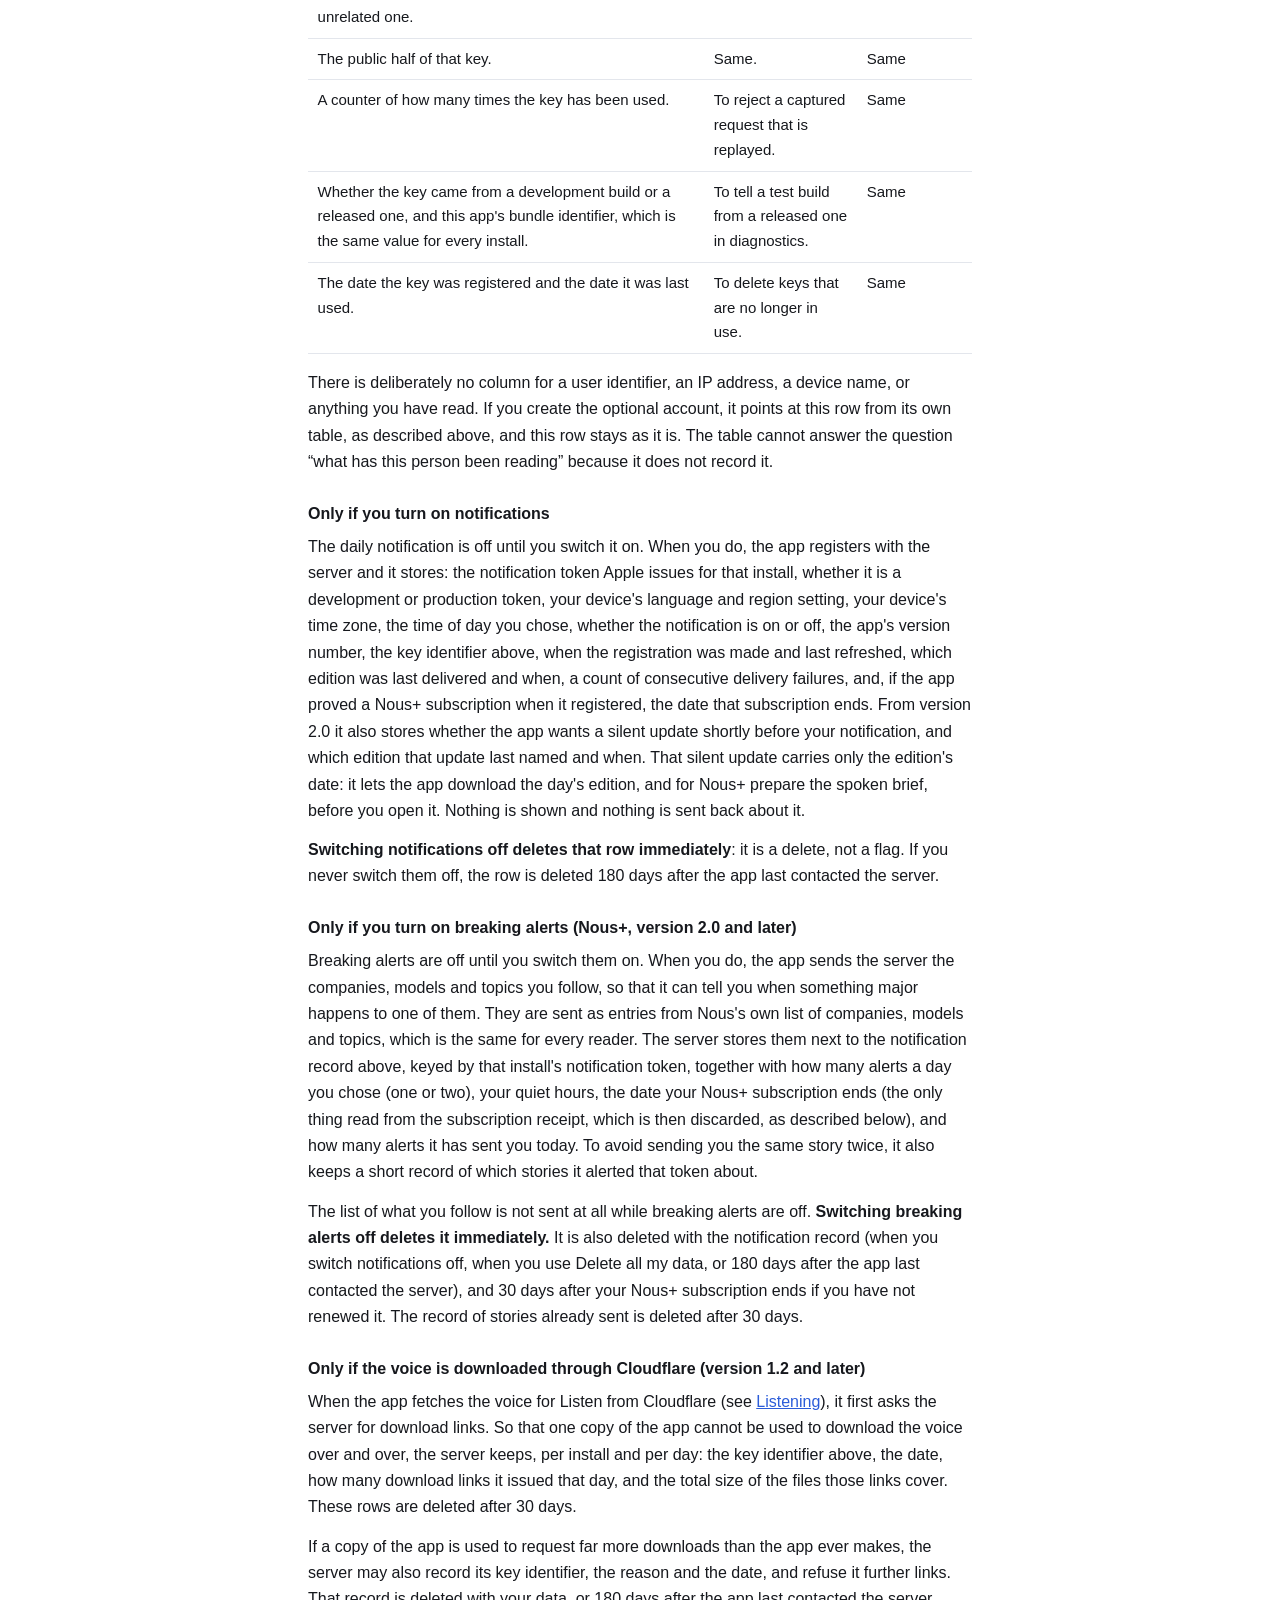
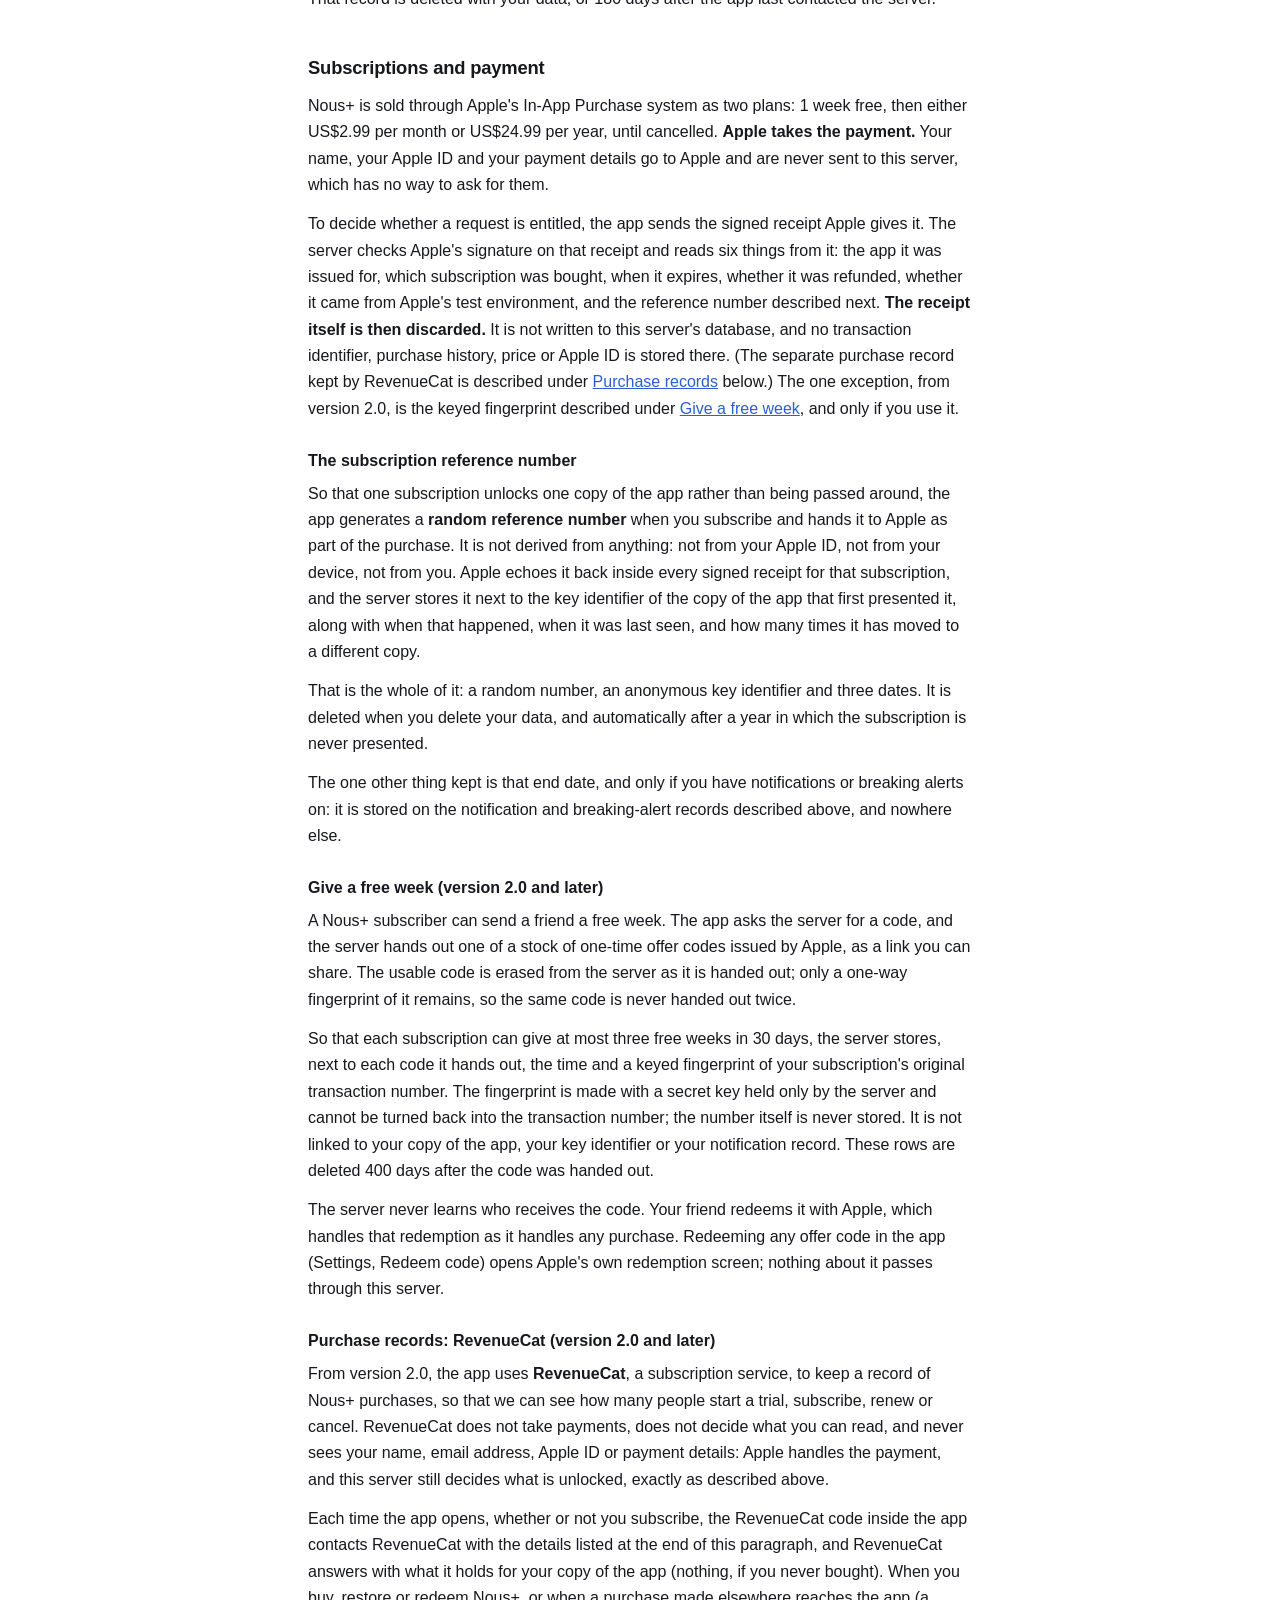
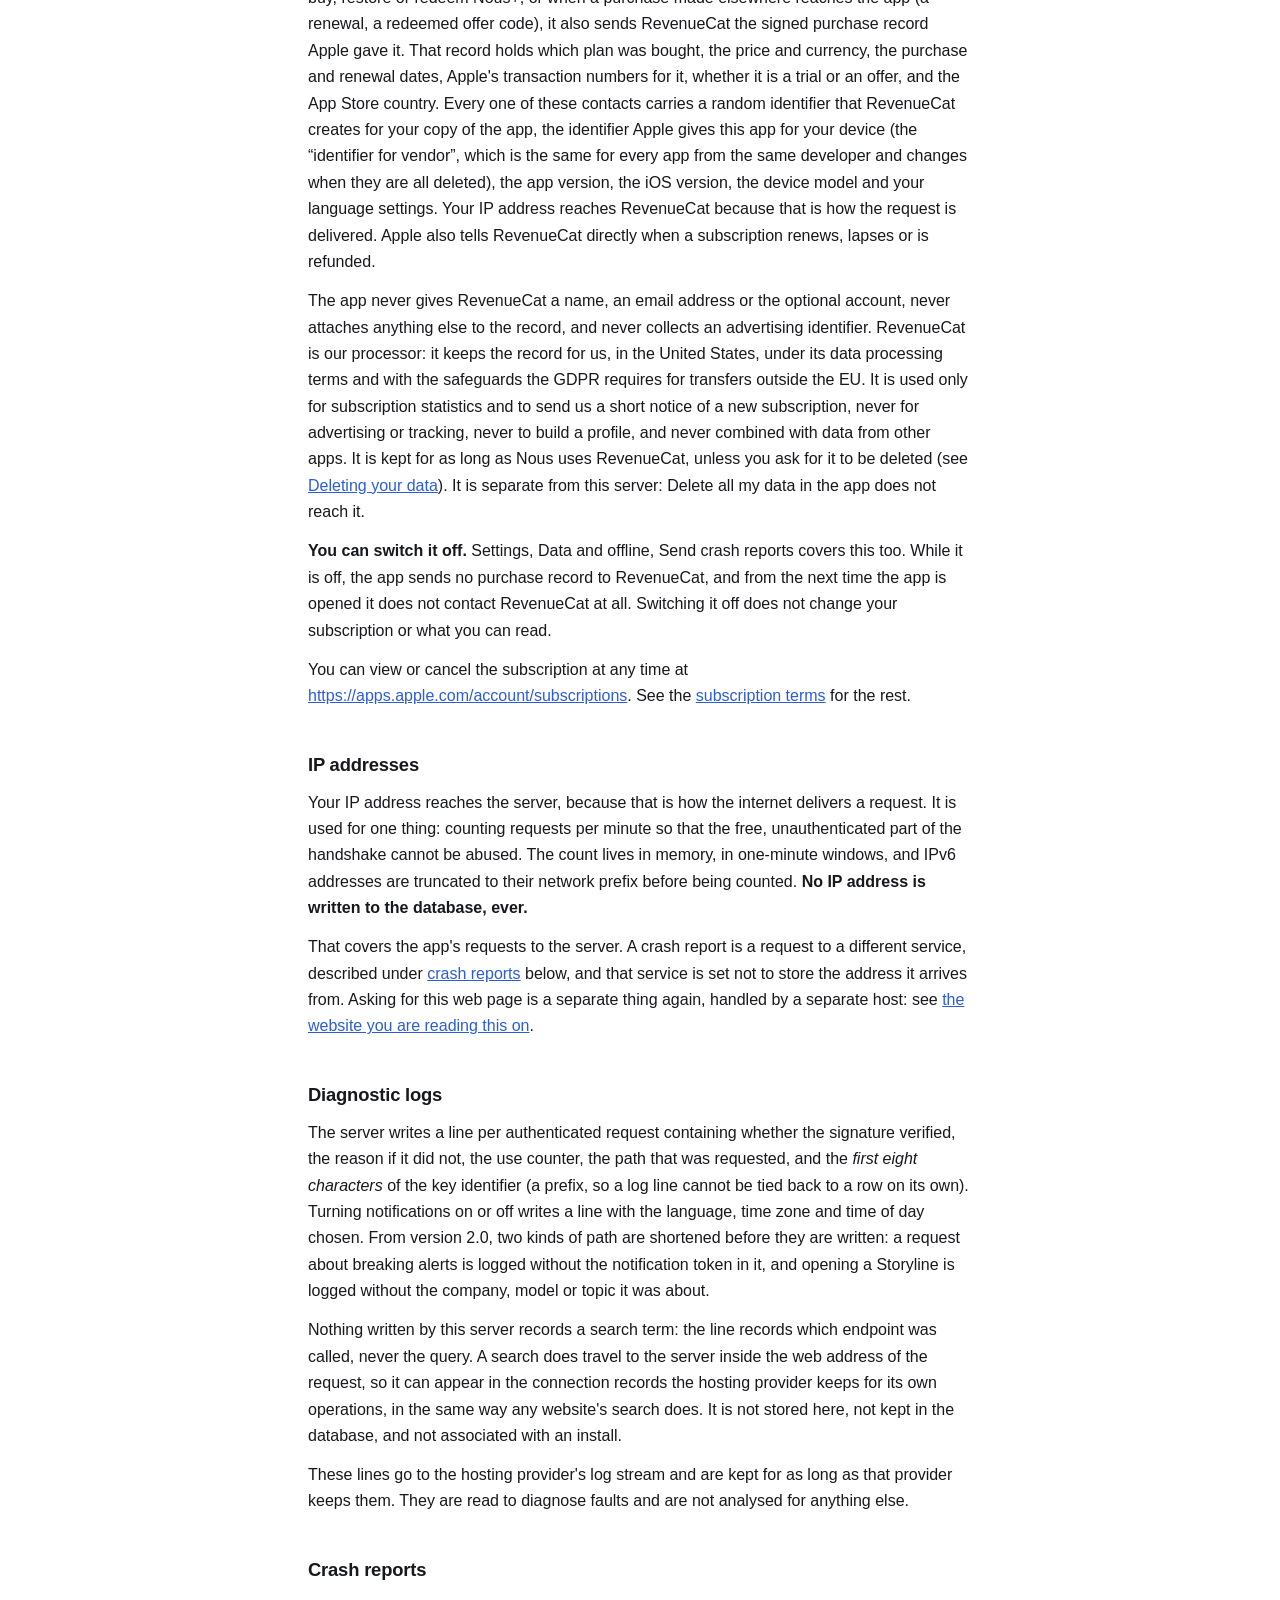
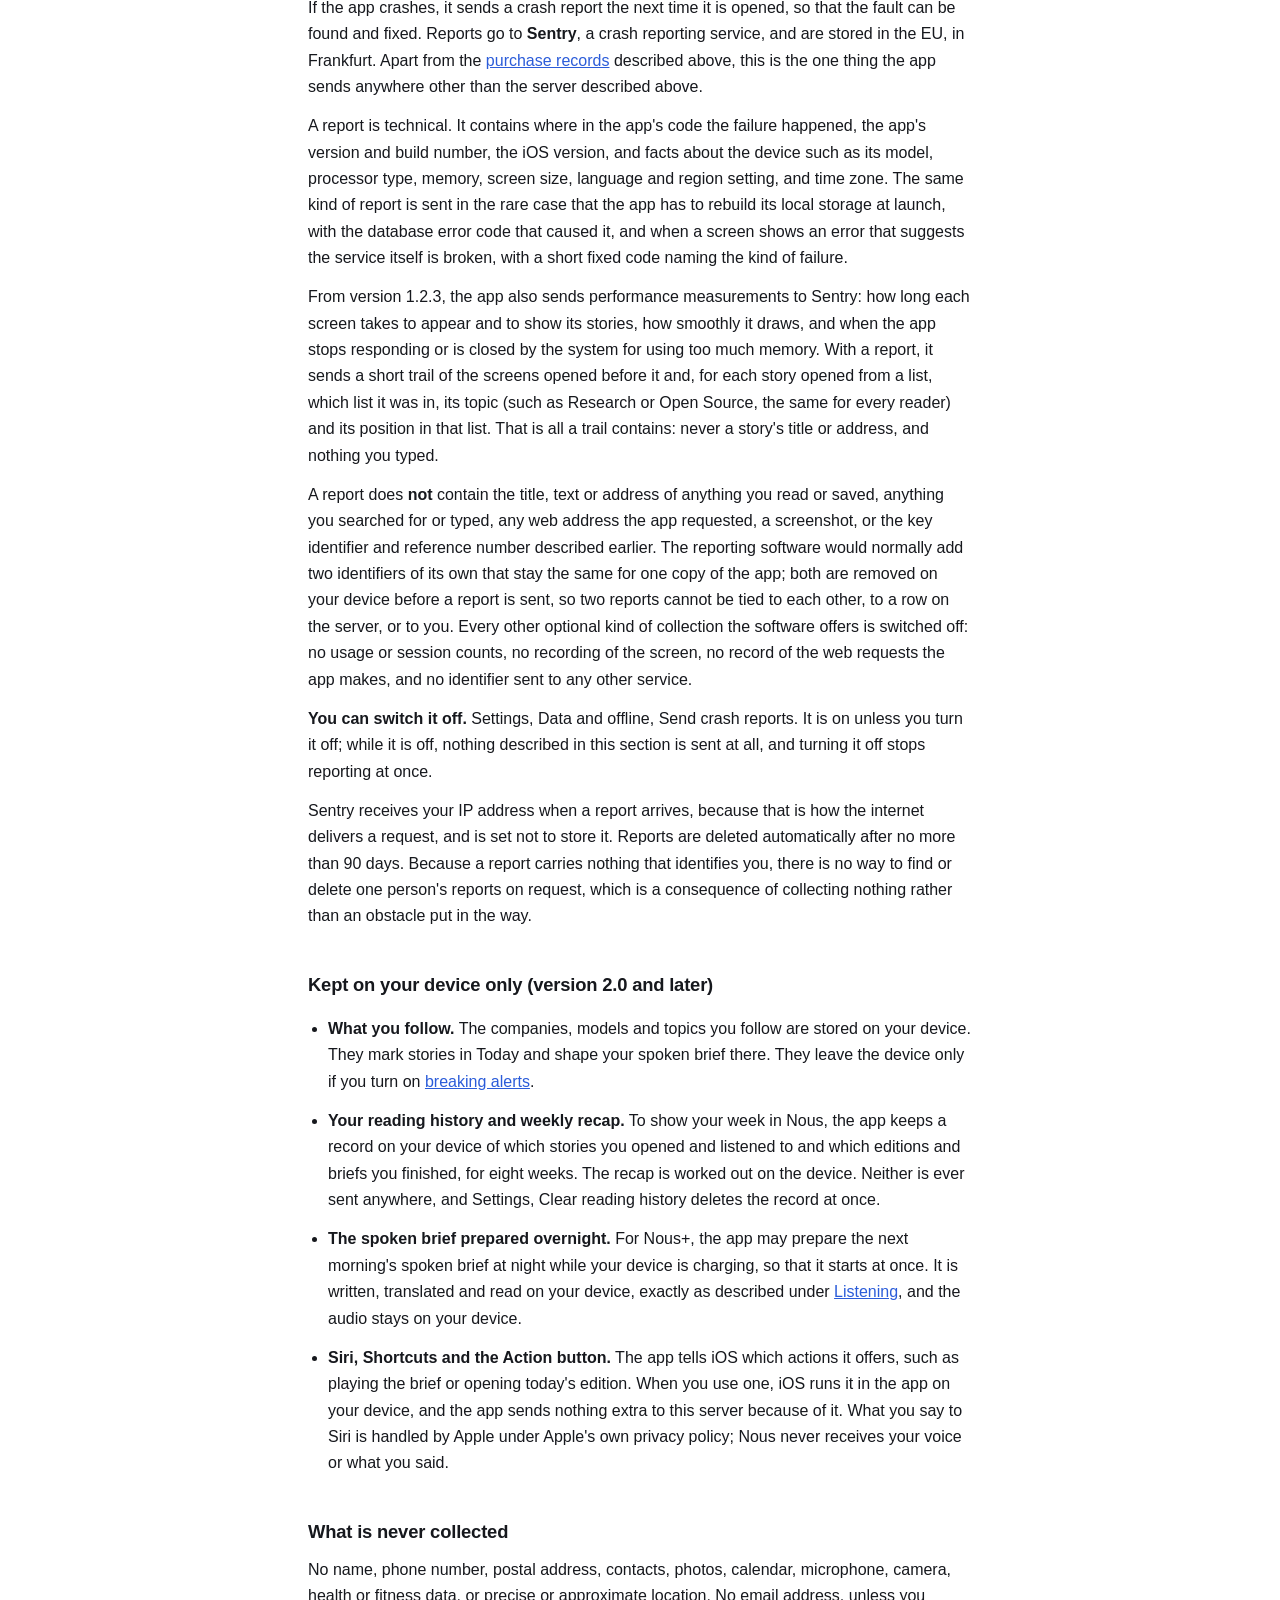
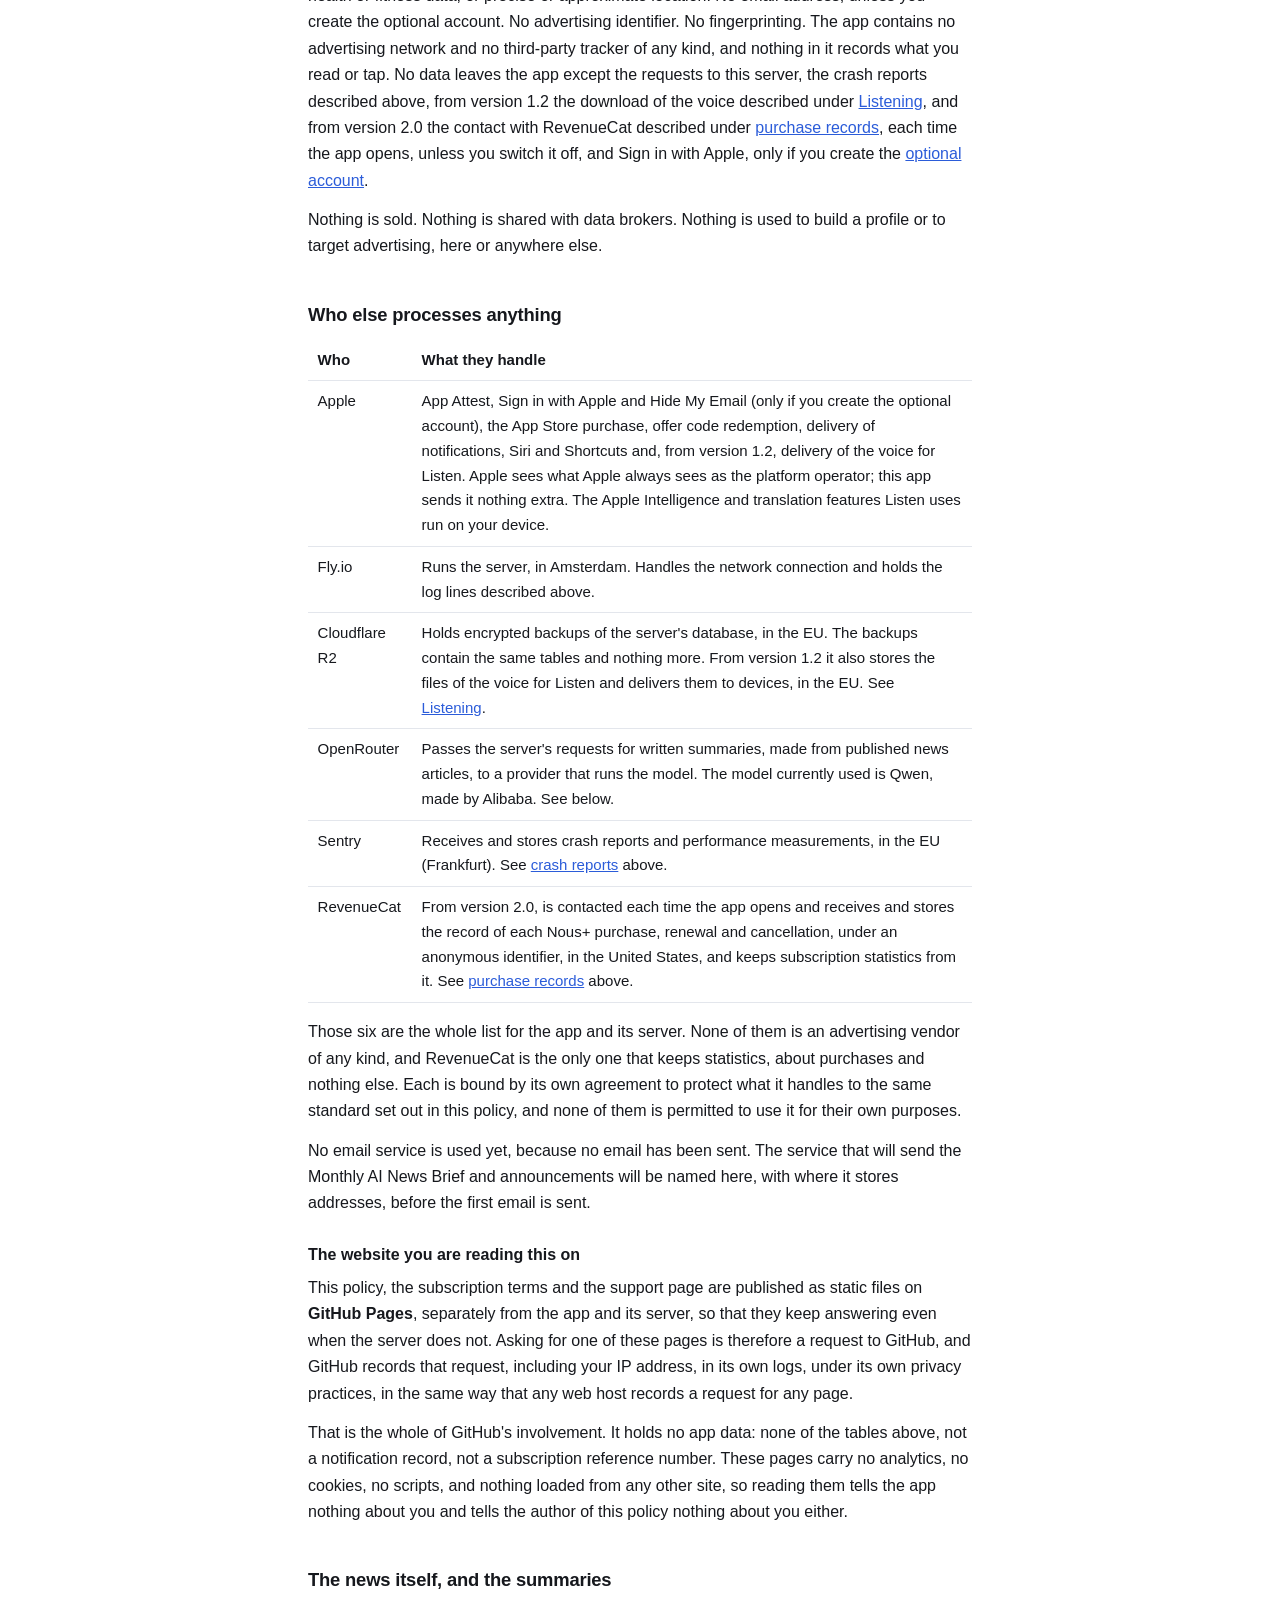
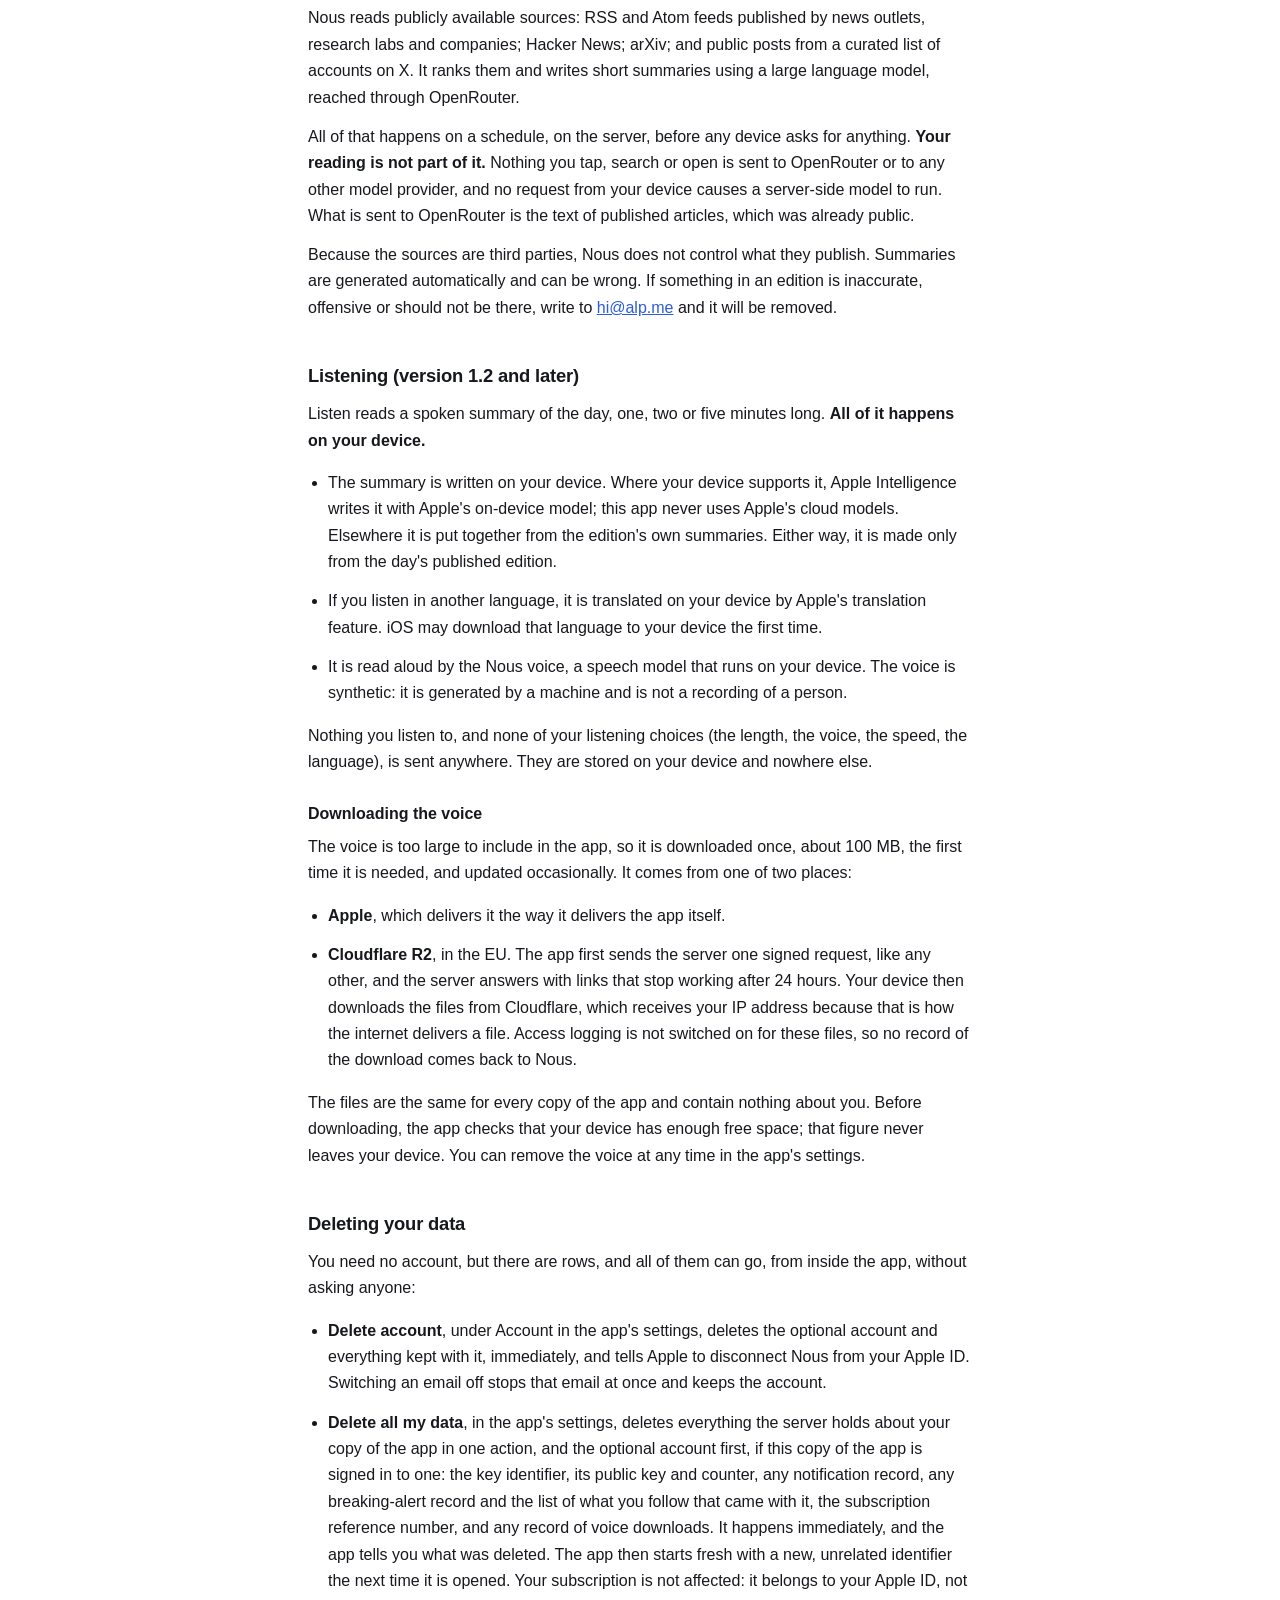
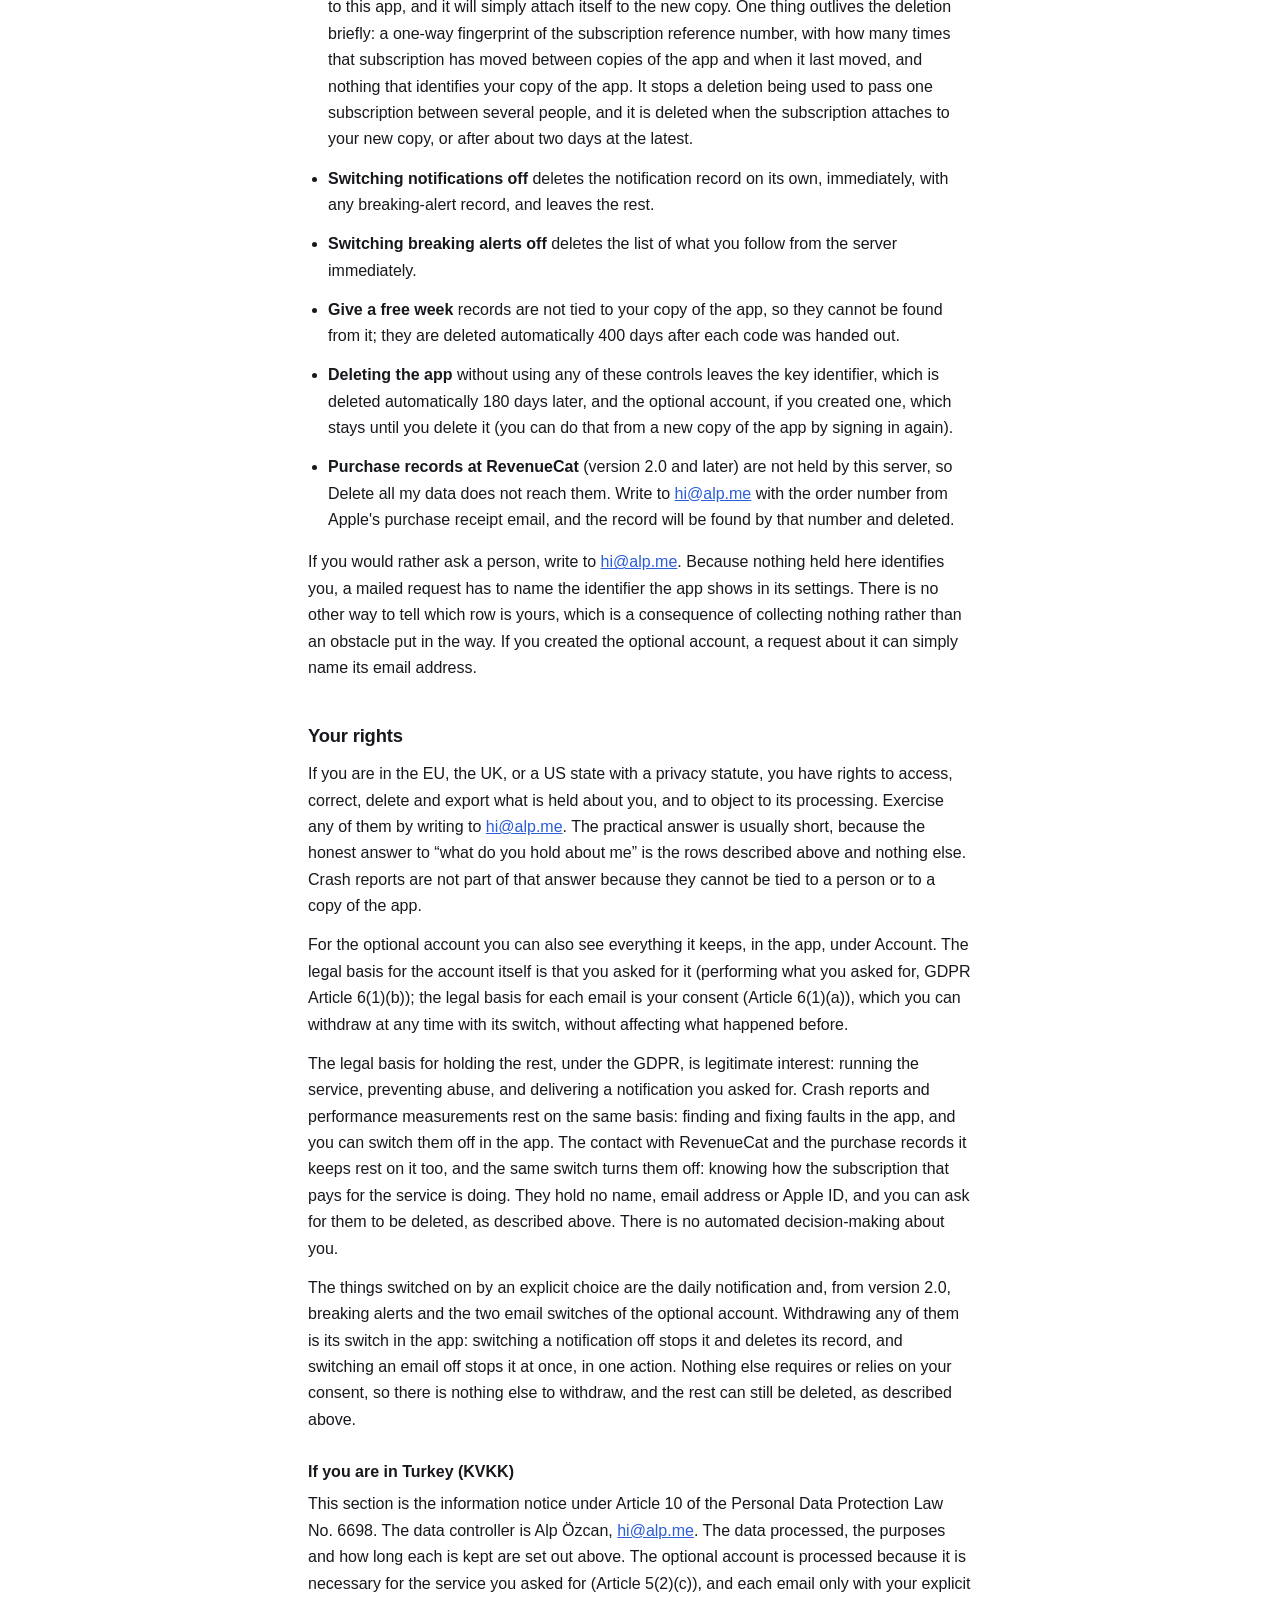
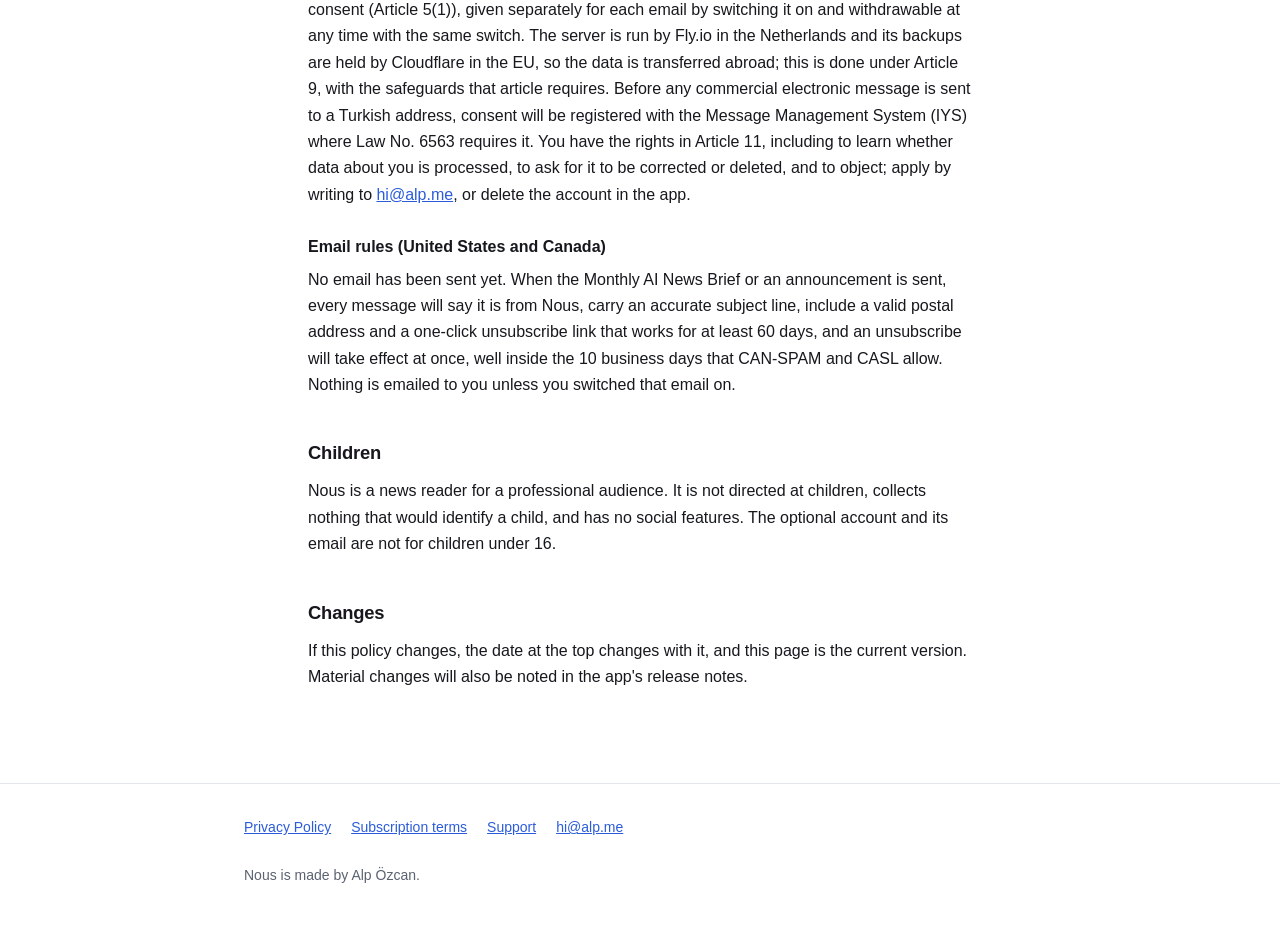
==== commit e91274b8: "docs(privacy): describe the optional Sign in with Apple account, from version 2.0 Version 2.0 adds a" ====
--- a/privacy/index.html
+++ b/privacy/index.html
@@ -4,7 +4,7 @@
 <meta charset="utf-8">
 <meta name="viewport" content="width=device-width, initial-scale=1">
 <meta name="referrer" content="no-referrer">
-<meta name="description" content="Nous AI Newsletter has no accounts and never asks who you are. This is exactly what the app sends, what the server keeps, and for how long.">
+<meta name="description" content="Nous AI Newsletter needs no account, and asks who you are only if you choose to create one, for email. This is exactly what the app sends, what the server keeps, and for how long.">
 <link rel="canonical" href="https://alpozcan.github.io/nous-site/privacy/">
 <link rel="stylesheet" href="../style.css">
 <title>Privacy Policy | Nous AI Newsletter</title>
@@ -25,12 +25,16 @@
 
 <main id="main">
   <h1>Nous AI Newsletter: Privacy Policy</h1>
-  <p class="lede">Nous AI Newsletter has no accounts and never asks who you are. This is exactly what the app sends, what the server keeps, and for how long.</p>
-  <p class="revised">Last updated 2026-10-21</p>
+  <p class="lede">Nous AI Newsletter needs no account, and asks who you are only if you choose to create one, for email. This is exactly what the app sends, what the server keeps, and for how long.</p>
+  <p class="revised">Last updated 2026-10-23</p>
   <div class="note">
-  <p><strong>The short version.</strong> Nous has no accounts. There is nothing to
-  sign up for, no email address to give, and no password. The app does not ask who
-  you are and the server has no way of finding out. It keeps one anonymous
+  <p><strong>The short version.</strong> Nous needs no account. Everything in the
+  app works without one and there is no password. From version 2.0 you can choose
+  to create an <a href="#account">optional account</a> with Sign in with Apple,
+  only to get email from Nous: the Monthly AI News Brief and announcements, each
+  switched off until you switch it on. Nothing has been sent to anyone yet. Unless
+  you create that account, the app does not ask who you are and the server has no
+  way of finding out. It keeps one anonymous
   identifier per installed copy of the app so that it can tell a real copy of the
   app from a script, and, only if you switch notifications on, the settings a
   notification needs. It contains no advertising and no third-party trackers,
@@ -57,7 +61,7 @@
   policy, including a request to delete data, write to <a href="mailto:hi@alp.me">hi@alp.me</a>. Mail is usually
   answered within a few days.</p>
 
-  <h2>There is no account</h2>
+  <h2>No account needed</h2>
   <p>The app authenticates itself, not you. It uses <strong>Apple App
   Attest</strong>: on first launch your device generates a cryptographic key
   inside its Secure Enclave, and Apple vouches that the key belongs to a genuine,
@@ -67,13 +71,76 @@
   and it cannot: the key is created on the device, the private half never leaves
   it, and no name, email address, phone number or Apple ID is involved at any
   point.</p>
+  <p>The one exception is the optional account described next. Nothing in the
+  app depends on it: the free edition, Nous+, notifications and everything else
+  work the same without it, and Nous+ belongs to your Apple ID, not to the
+  account.</p>
+
+  <h3 id="account">Only if you create the optional account (version 2.0 and later)</h3>
+  <p>You can create an account in the app's settings, under Account, from a card
+  the app shows once under the end of today's edition, or from a link at the
+  bottom of the Week in AI. The only way to create it is <strong>Sign in with
+  Apple</strong>; there is no password and no other kind of login. Nous asks Apple
+  for your email address only, never your name. Apple lets you share your real
+  address or a <strong>Hide My Email</strong> address that forwards to your inbox;
+  the app shows you which one Nous has.</p>
+  <p>If you create the account, the server keeps:</p>
+  <ul>
+  <li>the email address Apple shared, encrypted, whether it is a Hide My Email
+  address, whether Apple says it is verified, and whether Apple is currently
+  forwarding to it;</li>
+  <li>a keyed fingerprint of the stable account number Apple gives Nous for your
+  Apple ID (the number itself is not stored), so that signing in again finds the
+  same account;</li>
+  <li>a token from Apple, encrypted, that lets Nous tell Apple to disconnect your
+  Apple ID from Nous when you delete the account;</li>
+  <li>which copies of the app are signed in: the account is linked to the
+  anonymous identifier of each copy you sign in on, which is how the app proves
+  it is you without any password or session (at most 20; signing in again on a
+  new device links it too);</li>
+  <li>when the account was created and when it was last used;</li>
+  <li>which emails you switched on or off, when, in which language, region and app
+  version, from which screen, and which exact wording you were shown. These are
+  kept so that Nous can prove you asked, as the law requires. Every version of that
+  wording, in every language, is kept.</li>
+  </ul>
+  <p>There are two kinds of email, each with its own switch, and both start
+  <strong>off</strong>: the <strong>Monthly AI News Brief</strong> (once a month,
+  the stories that mattered most) and <strong>Announcements about Nous</strong>
+  (new features and news about the app, a few times a year). Creating the account
+  does not switch either on. <strong>Nothing has been sent yet.</strong> Before any
+  newsletter or announcement, Nous will email you first, once, so that you know it
+  is coming and can stop it.</p>
+  <p>The account is used for nothing else. It is not linked to what you read, what
+  you follow, your notifications or your subscription, it is never given to
+  RevenueCat, and it is never used for advertising by anyone else, sold or shared
+  with data brokers. You can see everything it keeps in the app, under
+  Account.</p>
+  <p>Signing out, under Account, signs out only the device you are holding: it
+  unlinks that copy of the app and keeps the account. If you stop using Sign in
+  with Apple with Nous in your Apple ID settings, or delete your Apple ID, the app
+  signs out on your device and Apple tells Nous, and the account is then
+  deleted.</p>
+  <p>The account is kept until you delete it. To delete it, open the app's
+  settings, then Account, then Delete account. Everything listed above is deleted
+  at once and Apple is told to disconnect Nous from your Apple ID (if Apple cannot
+  be reached, Nous keeps trying for up to 30 days, with the token encrypted and
+  linked to nothing); backups of the server's database keep it for at most 72
+  hours more. One thing is kept on purpose: the record of each email you switched
+  on and off, with a final &ldquo;switched off&rdquo; for any still on, unlinked
+  from the account. It holds no address, no account and no identifier, only that
+  someone agreed to an email under a given wording on one date and stopped it on
+  another, and it is kept for <strong>three years</strong> as proof of consent,
+  then deleted. Deleting the app's data on the server (below) deletes the account
+  too, if that copy of the app is signed in to one.</p>
 
   <h2>What the server keeps</h2>
   <p>Two tables in the whole system hold anything at all that relates to an
   installed copy of the app, and from version 1.2 a third, used only if the voice
   for Listen is downloaded through Cloudflare. From version 2.0 there are two more,
-  used only if you turn on breaking alerts or use Give a free week. This is all of
-  it.</p>
+  used only if you turn on breaking alerts or use Give a free week, and those of
+  the <a href="#account">optional account</a>, described above, used only if you
+  create one. This is all of it.</p>
 
   <h3>For every install</h3>
   <table>
@@ -93,7 +160,9 @@
   <td>To delete keys that are no longer in use.</td><td>Same</td></tr>
   </table>
   <p>There is deliberately no column for a user identifier, an IP address, a
-  device name, or anything you have read. The table cannot answer the question
+  device name, or anything you have read. If you create the optional account, it
+  points at this row from its own table, as described above, and this row stays
+  as it is. The table cannot answer the question
   &ldquo;what has this person been reading&rdquo; because it does not record it.</p>
 
   <h3>Only if you turn on notifications</h3>
@@ -216,13 +285,13 @@
   version, the device model and your language settings. Your IP address reaches
   RevenueCat because that is how the request is delivered. Apple also tells
   RevenueCat directly when a subscription renews, lapses or is refunded.</p>
-  <p>The app never gives RevenueCat a name, an email address or any account, never
-  attaches anything else to the record, and never collects an advertising
-  identifier. RevenueCat keeps the record for us, in the United States, under its
-  data processing terms and with the safeguards the GDPR requires for transfers
+  <p>The app never gives RevenueCat a name, an email address or the optional
+  account, never attaches anything else to the record, and never collects an
+  advertising identifier. RevenueCat is our processor: it keeps the record for us,
+  in the United States, under its data processing terms and with the safeguards the GDPR requires for transfers
   outside the EU. It is used only for subscription statistics and to send us a
-  short notice of a new subscription, never for advertising, never to build a
-  profile, and never combined with data from other apps. It is kept for as long
+  short notice of a new subscription, never for advertising or tracking, never to
+  build a profile, and never combined with data from other apps. It is kept for as long
   as Nous uses RevenueCat, unless you ask for it to be deleted (see
   <a href="#deleting">Deleting your data</a>). It is separate from this server:
   Delete all my data in the app does not reach it.</p>
@@ -334,23 +403,26 @@
   </ul>
 
   <h2>What is never collected</h2>
-  <p>No name, email address, phone number, postal address, contacts, photos,
-  calendar, microphone, camera, health or fitness data, or precise or approximate
-  location. No advertising identifier. No fingerprinting. The app contains no
+  <p>No name, phone number, postal address, contacts, photos, calendar,
+  microphone, camera, health or fitness data, or precise or approximate location.
+  No email address, unless you create the optional account. No advertising
+  identifier. No fingerprinting. The app contains no
   advertising network and no third-party tracker of any kind, and nothing in it
   records what you read or tap. No data leaves the app except the requests to
   this server, the crash reports described above, from version 1.2 the download
   of the voice described under <a href="#listening">Listening</a>, and from
   version 2.0 the contact with RevenueCat described under
   <a href="#purchase-records">purchase records</a>, each time the app opens, unless
-  you switch it off.</p>
+  you switch it off, and Sign in with Apple, only if you create the
+  <a href="#account">optional account</a>.</p>
   <p>Nothing is sold. Nothing is shared with data brokers. Nothing is used to
   build a profile or to target advertising, here or anywhere else.</p>
 
   <h2>Who else processes anything</h2>
   <table>
   <tr><th>Who</th><th>What they handle</th></tr>
-  <tr><td>Apple</td><td>App Attest, the App Store purchase, offer code
+  <tr><td>Apple</td><td>App Attest, Sign in with Apple and Hide My Email (only
+  if you create the optional account), the App Store purchase, offer code
   redemption, delivery of notifications, Siri and Shortcuts and, from version 1.2,
   delivery of the voice for Listen. Apple sees
   what Apple always sees as the platform operator; this app sends it nothing extra.
@@ -378,6 +450,9 @@
   statistics, about purchases and nothing else. Each is bound by its own
   agreement to protect what it handles to the same standard set out in this
   policy, and none of them is permitted to use it for their own purposes.</p>
+  <p>No email service is used yet, because no email has been sent. The service
+  that will send the Monthly AI News Brief and announcements will be named here,
+  with where it stores addresses, before the first email is sent.</p>
 
   <h3 id="the-website">The website you are reading this on</h3>
   <p>This policy, the subscription terms and the support page are published as
@@ -445,11 +520,16 @@
   app's settings.</p>
 
   <h2 id="deleting">Deleting your data</h2>
-  <p>There is no account to delete, but there are rows, and all of them can go,
-  from inside the app, without asking anyone:</p>
+  <p>You need no account, but there are rows, and all of them can go, from inside
+  the app, without asking anyone:</p>
   <ul>
+  <li><strong>Delete account</strong>, under Account in the app's settings,
+  deletes the optional account and everything kept with it, immediately, and tells
+  Apple to disconnect Nous from your Apple ID. Switching an email off stops that
+  email at once and keeps the account.</li>
   <li><strong>Delete all my data</strong>, in the app's settings, deletes
-  everything the server holds about your copy of the app in one action: the key
+  everything the server holds about your copy of the app in one action, and the
+  optional account first, if this copy of the app is signed in to one: the key
   identifier, its public key and
   counter, any notification record, any breaking-alert record and the list of
   what you follow that came with it, the subscription reference number, and any
@@ -471,8 +551,10 @@
   <li><strong>Give a free week</strong> records are not tied to your copy of the
   app, so they cannot be found from it; they are deleted automatically 400 days
   after each code was handed out.</li>
-  <li><strong>Deleting the app</strong> without using either control leaves only
-  the key identifier, which is deleted automatically 180 days later.</li>
+  <li><strong>Deleting the app</strong> without using any of these controls leaves
+  the key identifier, which is deleted automatically 180 days later, and the
+  optional account, if you created one, which stays until you delete it (you can
+  do that from a new copy of the app by signing in again).</li>
   <li><strong>Purchase records at RevenueCat</strong> (version 2.0 and later) are
   not held by this server, so Delete all my data does not reach them. Write to
   <a href="mailto:hi@alp.me">hi@alp.me</a> with the order number from Apple's
@@ -482,7 +564,9 @@
   <p>If you would rather ask a person, write to <a href="mailto:hi@alp.me">hi@alp.me</a>. Because nothing held here
   identifies you, a mailed request has to name the identifier the app shows in its
   settings. There is no other way to tell which row is yours, which is a
-  consequence of collecting nothing rather than an obstacle put in the way.</p>
+  consequence of collecting nothing rather than an obstacle put in the way. If you
+  created the optional account, a request about it can simply name its email
+  address.</p>
 
   <h2>Your rights</h2>
   <p>If you are in the EU, the UK, or a US state with a privacy statute, you have
@@ -492,7 +576,12 @@
   you hold about me&rdquo; is the rows described above and nothing else. Crash
   reports are not part of that answer because they cannot be tied to a person or
   to a copy of the app.</p>
-  <p>The legal basis for holding them, under the GDPR, is legitimate interest:
+  <p>For the optional account you can also see everything it keeps, in the app,
+  under Account. The legal basis for the account itself is that you asked for it
+  (performing what you asked for, GDPR Article 6(1)(b)); the legal basis for each
+  email is your consent (Article 6(1)(a)), which you can withdraw at any time with
+  its switch, without affecting what happened before.</p>
+  <p>The legal basis for holding the rest, under the GDPR, is legitimate interest:
   running the service, preventing abuse, and delivering a notification you asked
   for. Crash reports and performance measurements rest on the same basis: finding
   and fixing faults in the app, and you can switch them off in the app. The
@@ -503,15 +592,42 @@
   above.
   There is no automated decision-making about you.</p>
   <p>The things switched on by an explicit choice are the daily notification and,
-  from version 2.0, breaking alerts. Withdrawing either choice is its toggle in the
-  app: switching it off both stops it and deletes its record, in one action.
+  from version 2.0, breaking alerts and the two email switches of the optional
+  account. Withdrawing any of them is its switch in the app: switching a
+  notification off stops it and deletes its record, and switching an email off
+  stops it at once, in one action.
   Nothing else requires or relies on your consent, so there is nothing else to
   withdraw, and the rest can still be deleted, as described above.</p>
+
+  <h3 id="turkey">If you are in Turkey (KVKK)</h3>
+  <p>This section is the information notice under Article 10 of the Personal Data
+  Protection Law No. 6698. The data controller is Alp Özcan,
+  <a href="mailto:hi@alp.me">hi@alp.me</a>. The data processed, the purposes and
+  how long each is kept are set out above. The optional account is processed
+  because it is necessary for the service you asked for (Article 5(2)(c)), and each
+  email only with your explicit consent (Article 5(1)), given separately for each
+  email by switching it on and withdrawable at any time with the same switch.
+  The server is run by Fly.io in the Netherlands and its backups are held by
+  Cloudflare in the EU, so the data is transferred abroad; this is done under
+  Article 9, with the safeguards that article requires. Before any commercial
+  electronic message is sent to a Turkish address, consent will be registered with
+  the Message Management System (IYS) where Law No. 6563 requires it. You have the
+  rights in Article 11, including to learn whether data about you is processed, to
+  ask for it to be corrected or deleted, and to object; apply by writing to
+  <a href="mailto:hi@alp.me">hi@alp.me</a>, or delete the account in the app.</p>
+
+  <h3 id="email-rules">Email rules (United States and Canada)</h3>
+  <p>No email has been sent yet. When the Monthly AI News Brief or an announcement
+  is sent, every message will say it is from Nous, carry an accurate subject line,
+  include a valid postal address and a one-click unsubscribe link that works for at
+  least 60 days, and an unsubscribe will take effect at once, well inside the 10
+  business days that CAN-SPAM and CASL allow. Nothing is emailed to you unless you
+  switched that email on.</p>
 
   <h2>Children</h2>
   <p>Nous is a news reader for a professional audience. It is not directed at
   children, collects nothing that would identify a child, and has no social
-  features.</p>
+  features. The optional account and its email are not for children under 16.</p>
 
   <h2>Changes</h2>
   <p>If this policy changes, the date at the top changes with it, and this page is
